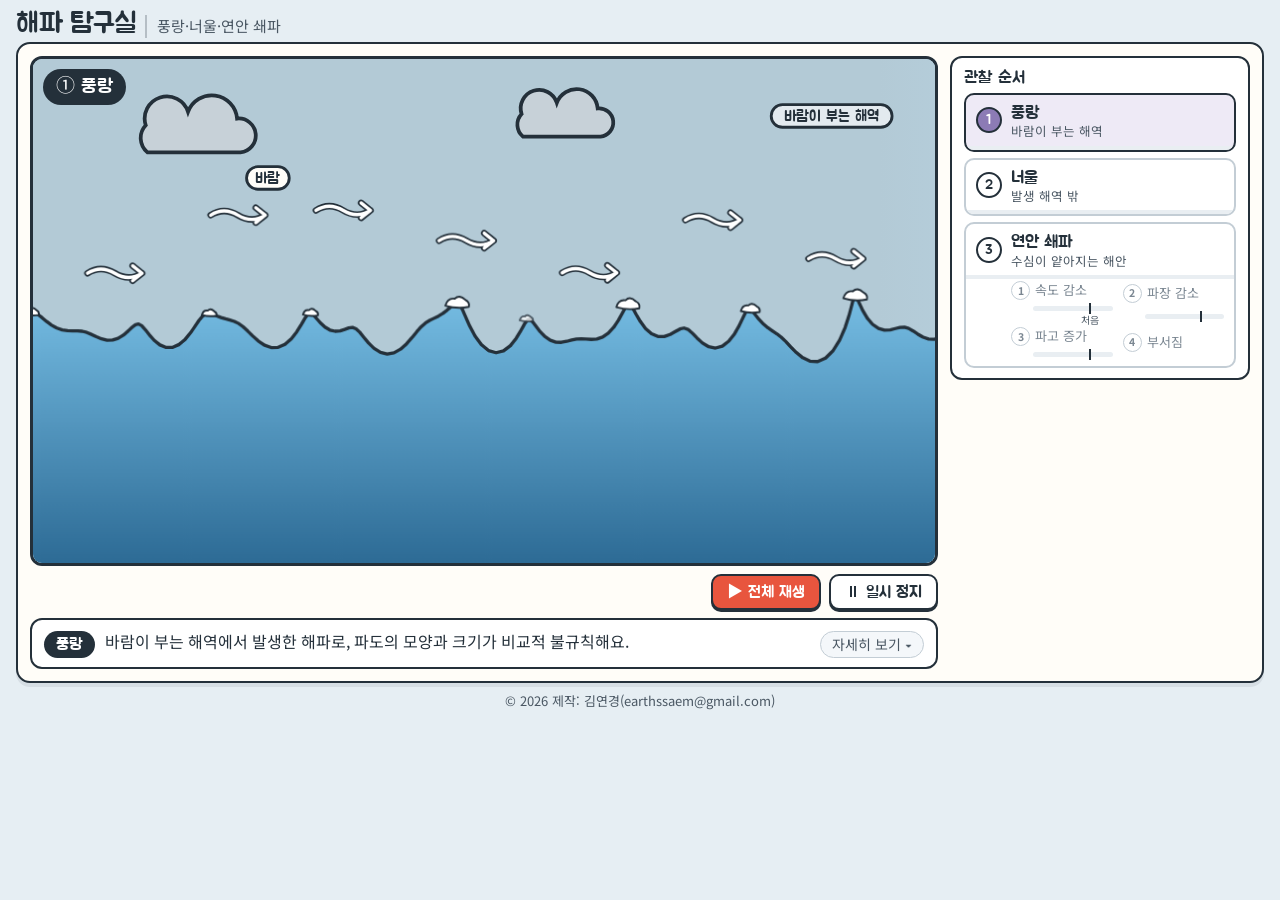
==== standalone/tab3.html @ b41c2bd5 "풍랑·너울·연안 쇄파 탭: 쇄파를 낙하→충돌→퍼짐으로, 관찰 마루 하나에 집중, 라벨 정리 - 쇄파: 수면 윤곽 하나로 표현. 앞면이 가팔라지고(LEAN) 마루 끝이 앞으로 뻗으며" ====
<!DOCTYPE html>
<html lang="ko">
<head>
<meta charset="utf-8">
<meta name="viewport" content="width=device-width, initial-scale=1, maximum-scale=1, user-scalable=no">
<title>해파 탐구실 — 풍랑·너울·연안 쇄파</title>
<link rel="preconnect" href="https://fonts.googleapis.com">
<link rel="stylesheet" href="https://fonts.googleapis.com/css2?family=Jua&family=Noto+Sans+KR:wght@400;500;700&display=swap">
<style>
/* 해파 탐구실 '풍랑·너울·연안 쇄파' 탭을 단독으로 쓰기 위해 css/style.css 에서 이 탭이 쓰는 규칙만 모음.
   원본 사이트(index.html)의 탭3 와 같은 모습·동작이며, 이 파일 하나만 있으면 file:// 로 열어도 동작함 */
:root{
  --ink:#24303A; --ink-2:#4A5763; --ink-3:#7B8792; --line:#C3CDD5;
  --paper:#FFFDF8; --ground:#E6EEF3;
  --sea:#2E7DB0; --sea-deep:#1E5A85; --sky:#BFE3F5;
  --sand:#E6C377; --sand-2:#D9AD5C; --clay:#B9744A; --rock:#8A8276;
  --accent:#E8553E; --accent-2:#C7432E; --ok:#3FA36B; --warn:#F2B233; --bad:#D9483B;
  --tab1:#5B9BD5; --tab2:#E0A93B; --tab3:#8C7BB5; --tab4:#E8553E; --tab5:#6AAE78;
  --display:'Jua','Noto Sans KR','Apple SD Gothic Neo','Malgun Gothic',sans-serif;
  --body:'Noto Sans KR','Apple SD Gothic Neo','Malgun Gothic',sans-serif;
  --bw:2px;          /* 카드·버튼·탭 테두리 */
  /* 그림(16:9) 폭은 화면 높이에 맞춰 정함: 머리말·버튼 줄·해설 카드·바닥글에 필요한 세로 공간(--reserve)을 뺀 높이 기준.
     전체 폭(--maxw)은 그림 + 오른쪽 조작 카드(--side) + 여백으로, 화면이 넓어도 패널 안에 빈 공간이 생기지 않게 함 */
  --reserve:300px; --side:300px;
  --simw:clamp(560px,calc((100vh - var(--reserve)) * 16 / 9),1140px);
  --maxw:calc(var(--simw) + var(--side) + 72px);
}
@supports (height:100dvh){:root{--simw:clamp(560px,calc((100dvh - var(--reserve)) * 16 / 9),1140px)}}
*{box-sizing:border-box}
html,body{margin:0;padding:0}
body{background:var(--ground);color:var(--ink);font-family:var(--body);font-size:16px;line-height:1.5;-webkit-tap-highlight-color:transparent}
button{font-family:var(--display);cursor:pointer;border:none}
button:focus-visible,[tabindex]:focus-visible,summary:focus-visible{outline:3px solid var(--accent);outline-offset:2px}
[hidden]{display:none!important}
/* ---------- 상단 ---------- */
.top{max-width:var(--maxw);margin:0 auto;padding:8px 16px 0;width:100%;min-width:0}
.brand{display:flex;align-items:baseline;gap:10px;min-width:0;white-space:nowrap}
.brand h1{font-family:var(--display);font-weight:400;font-size:clamp(20px,2.6vw,28px);line-height:1.2;margin:0;letter-spacing:-.5px;flex:none}
.brand .sub{font-size:clamp(12px,1.5vw,15px);color:var(--ink-2);border-left:2px solid rgba(36,48,58,.25);padding-left:10px;min-width:0;overflow:hidden;text-overflow:ellipsis}
/* ---------- 본문 ---------- */
.wrap{max-width:var(--maxw);margin:0 auto;padding:0 16px 4px;width:100%}
/* 탭마다 색(--tc)·옅은 색(--tc-soft) */
.panel{display:none;background:var(--paper);border:var(--bw) solid var(--ink);border-radius:0 14px 14px 14px;padding:12px;box-shadow:0 4px 0 rgba(36,48,58,.08)}
.panel.active{display:block}
#panel3{--tc:var(--tab3);--tc-soft:#EEEAF6}
/* ---------- 실험실 레이아웃: 왼쪽 그림 + 오른쪽 조작 카드 (좁은 화면에서는 그림 아래) ---------- */
.lab-grid{display:grid;grid-template-columns:minmax(0,1fr);gap:12px}
.lab-side{display:flex;flex-direction:column;gap:8px;min-width:0}
.sim{display:flex;flex-direction:column;gap:8px;min-width:0;width:100%;max-width:var(--simw);margin:0 auto}
@media(min-width:900px){
  .lab-grid{grid-template-columns:minmax(0,1fr) minmax(250px,var(--side));align-items:start}
  .sim{max-width:none}
}
.stage-wrap{position:relative;width:100%;aspect-ratio:16/9;border:3px solid var(--ink);border-radius:12px;overflow:hidden;background:var(--sky)}
.stage-wrap svg,.stage-wrap canvas{position:absolute;inset:0;width:100%;height:100%;display:block}
.badge{position:absolute;top:10px;left:10px;background:var(--ink);color:#fff;font-family:var(--display);font-size:clamp(14px,1.6vw,19px);padding:4px 13px;border-radius:999px;pointer-events:none}
/* ---------- 버튼 ---------- */
.controls{display:flex;flex-wrap:wrap;gap:8px;align-items:center}
.controls .spacer{flex:1}
.btn{font-size:16px;line-height:1.25;padding:6px 14px;border-radius:10px;background:#fff;color:var(--ink);border:var(--bw) solid var(--ink);box-shadow:0 2px 0 var(--ink);transition:transform .08s,box-shadow .08s,background .15s;user-select:none;-webkit-user-select:none;white-space:nowrap}
.btn:hover{background:#F4F7FA}
.btn:active{transform:translateY(2px);box-shadow:0 0 0 var(--ink)}
.btn.primary{background:var(--accent);color:#fff}
.btn.primary:hover{background:var(--accent-2)}
.btn:disabled{opacity:.4;cursor:default;transform:none;box-shadow:0 2px 0 var(--ink)}
.btn:disabled:hover{background:#fff}
/* ---------- 해설 카드 (그림 아래) ---------- */
.explain{background:#fff;border:var(--bw) solid var(--ink);border-radius:12px;padding:9px 12px;font-size:16px;line-height:1.6}
.ex-row{display:flex;align-items:flex-start;gap:10px}
.ex-title{flex:none;font-family:var(--display);font-size:16px;line-height:1.3;background:var(--ink);color:#fff;border-radius:999px;padding:3px 12px;margin-top:2px;white-space:nowrap}
.ex-main{flex:1;min-width:0;word-break:keep-all;overflow-wrap:anywhere}
.explain b{font-weight:700;color:var(--ink);background:linear-gradient(transparent 60%,rgba(255,214,102,.65) 60%)}
.ex-btn{flex:none;margin-top:2px;font-family:var(--body);font-size:14px;line-height:1.3;color:var(--ink-2);background:#F4F7FA;border:1.5px solid var(--line);border-radius:999px;padding:3px 11px;white-space:nowrap}
.ex-btn:hover{border-color:var(--ink-3);color:var(--ink)}
.ex-more{margin-top:8px;padding-top:8px;border-top:1.5px dashed var(--line);font-size:15px;color:var(--ink-2);word-break:keep-all;overflow-wrap:anywhere}
/* ---------- 카드 ---------- */
.card{background:#fff;border:var(--bw) solid var(--ink);border-radius:12px;padding:9px 12px 10px}
.card h3{font-family:var(--display);font-weight:400;font-size:17px;line-height:1.3;margin:0 0 4px;display:flex;align-items:center;gap:8px;white-space:nowrap}
/* ---------- 탭3: 관찰 순서 ---------- */
.stepper{list-style:none;margin:2px 0 0;padding:0;display:flex;flex-direction:column;gap:6px}
.stepper>li{border:var(--bw) solid var(--line);border-radius:10px;background:#fff;overflow:hidden}
.stepper>li.on{border-color:var(--ink);background:var(--tc-soft)}
.st-btn{width:100%;display:flex;align-items:center;gap:9px;padding:7px 10px;background:none;text-align:left;color:var(--ink)}
.st-btn:hover{background:rgba(36,48,58,.04)}
.st-num{flex:none;display:grid;place-items:center;width:26px;height:26px;border-radius:50%;border:var(--bw) solid var(--ink);background:#fff;font-size:14px}
.stepper>li.on .st-num{background:var(--tc);color:#fff}
.stepper>li.done .st-num{background:var(--ink);color:#fff}
.st-txt{display:flex;flex-direction:column;line-height:1.25;min-width:0}
.st-txt b{font-weight:400;font-size:17px}
.st-txt small{font-family:var(--body);font-size:12.5px;color:var(--ink-2)}
.st-bar{display:block;height:4px;background:#E9EEF2}
.st-bar i{display:block;height:100%;width:0;background:var(--tc)}
.checks{list-style:none;margin:0;padding:2px 10px 9px 45px;display:grid;grid-template-columns:1fr 1fr;gap:6px 10px}
.checks li{font-size:13px;color:var(--ink-3);display:flex;align-items:center;gap:5px;white-space:nowrap;flex-wrap:wrap}
.checks li::before{content:attr(data-n);flex:none;display:grid;place-items:center;width:17px;height:17px;border-radius:50%;border:1.5px solid var(--line);font-size:10.5px;font-weight:700;color:var(--ink-3);background:#fff}
.checks li.now{color:var(--ink);font-weight:700}
.checks li.now::before{border-color:var(--ink);background:var(--tc);color:#fff}
.checks li.done{color:var(--ink)}
.checks li.done::before{content:'✓';border-color:var(--ink);background:var(--ink);color:#fff}
.ck-btn{font-family:var(--body);font-size:inherit;font-weight:inherit;color:inherit;background:none;padding:0;text-align:left;line-height:1.3}
.ck-btn:hover{text-decoration:underline}
/* 지금 값 ÷ 깊은 바다 값 막대: 막대 끝 = 140 %, 눈금(깊은 바다) = 100 % 자리 */
.ck-bar{flex-basis:100%;position:relative;height:5px;margin:1px 0 0 22px;border-radius:3px;background:#E9EEF2}
.ck-bar i{display:block;height:100%;width:0;border-radius:3px;background:var(--line)}
.checks li.now .ck-bar i{background:var(--tc)}
.ck-bar b{position:absolute;left:calc(100% / 1.4);top:-3px;width:2px;height:11px;margin-left:-1px;background:var(--ink)}
.ck-bar small{position:absolute;left:calc(100% / 1.4);top:9px;transform:translateX(-50%);font-size:10px;line-height:1;color:var(--ink-2);font-weight:400}
.checks li:has(.ck-bar small){margin-bottom:10px}
/* ---------- 작은 화면 ---------- */
@media(max-width:600px){
  .btn{font-size:15px;padding:6px 11px}
  .controls .spacer{display:none}
  .controls .btn{flex:1 1 calc(50% - 8px);min-width:0}
  .ex-row{flex-wrap:wrap}
  .ex-main{flex-basis:100%;order:2}
  .ex-btn{margin-left:auto}
  .explain{font-size:15px}
}
@media (prefers-reduced-motion:reduce){*{transition-duration:.01ms!important}}
/* ---------- 푸터 ---------- */
.site-foot{max-width:var(--maxw);margin:0 auto;padding:4px 16px 8px;text-align:center;font-size:13px;color:var(--ink-2);width:100%}
.panel{border-radius:14px}
</style>
</head>
<body>
<header class="top">
  <div class="brand"><h1>해파 탐구실</h1><span class="sub">풍랑·너울·연안 쇄파</span></div>
</header>
<main class="wrap">

<section class="panel active" id="panel3">
  <div class="lab-grid">
    <div class="sim">
      <div class="stage-wrap" id="stage3">
        <svg id="svg3" viewBox="0 0 960 540" preserveAspectRatio="xMidYMid slice"></svg>
        <div class="badge" id="badge3">① 풍랑</div>
      </div>
      <div class="controls">
        <div class="spacer"></div>
        <button class="btn primary" id="t3-play">▶ 전체 재생</button>
        <button class="btn" id="t3-pause">⏸ 일시 정지</button>
      </div>
      <div id="ex3"></div>
    </div>
    <div class="lab-side">
      <div class="card">
        <h3>관찰 순서</h3>
        <ol class="stepper" id="st3"></ol>
      </div>
    </div>
  </div>
</section>

</main>
<footer class="site-foot">© 2026 제작: 김연경(earthssaem@gmail.com)</footer>
<script>
/* ===== 공통 (js/common.js 에서 이 탭이 쓰는 부분) ===== */
const $ = s => document.querySelector(s);
const $$ = s => Array.from(document.querySelectorAll(s));
/* 해설 카드: '<b>제목</b> — 핵심 해설<small>추가 설명</small>' 형식의 글을 받아
   제목 · 핵심 해설(항상 보임) · 추가 설명('자세히 보기'로 펼치고 접음)으로 나눠 시뮬레이션 아래 카드에 표시.
   <small> 이 없으면 '자세히 보기' 버튼을 숨김. 반환값: set(html) 함수 */
function explainCard(el) {
  el.classList.add('explain');
  el.innerHTML = '<div class="ex-row"><span class="ex-title"></span><div class="ex-main" aria-live="polite"></div><button type="button" class="ex-btn" aria-expanded="false"></button></div><div class="ex-more"></div>';
  const title = el.querySelector('.ex-title'), main = el.querySelector('.ex-main'), btn = el.querySelector('.ex-btn'), more = el.querySelector('.ex-more');
  let open = false;
  const sync = () => { more.hidden = !open || btn.hidden; btn.setAttribute('aria-expanded', open); btn.textContent = open ? '접기 ▴' : '자세히 보기 ▾'; };
  btn.onclick = () => { open = !open; sync(); };
  return html => {
    const sm = html.match(/<small>([\s\S]*)<\/small>\s*$/);
    let body = sm ? html.slice(0, sm.index) : html;
    const m = body.match(/^<b>(.*?)<\/b>\s*—\s*/);
    if (m) body = body.slice(m[0].length);
    title.innerHTML = m ? m[1] : ''; title.hidden = !m;
    main.innerHTML = body.trim();
    more.innerHTML = sm ? sm[1] : ''; btn.hidden = !sm;
    el.hidden = !html; if (!html) open = false; // 카드를 숨기면 '자세히'도 접힌 상태로 되돌림
    sync();
  };
}
const SVGNS = 'http://www.w3.org/2000/svg';
const clamp = (v, a, b) => Math.max(a, Math.min(b, v));
const lerp = (a, b, t) => a + (b - a) * t;
const mod = (a, n) => ((a % n) + n) % n;
function E(tag, attrs = {}, children = []) {
  const e = document.createElementNS(SVGNS, tag);
  for (const k in attrs) {
    if (k === 'text') e.textContent = attrs[k];
    else if (k === 'html') e.innerHTML = attrs[k];
    else e.setAttribute(k, attrs[k]);
  }
  for (const c of children) if (c) e.appendChild(c);
  return e;
}
function attr(e, o) { for (const k in o) e.setAttribute(k, o[k]); return e; }
/* ---- 일시 정지 (전역) ---- */
let _paused = false;
const _pauseBtns = [];
function syncPauseBtns() { _pauseBtns.forEach(b => { b.textContent = _paused ? '▶ 재생' : '⏸ 일시 정지'; }); }
function registerPauseBtn(btn) { _pauseBtns.push(btn); btn.addEventListener('click', () => { _paused = !_paused; syncPauseBtns(); }); }
function setPaused(v) { _paused = v; syncPauseBtns(); }
/* ---- 글자 폭 추정 + 알약 이름표 ---- */
function textW(t, fs) { let w = 0; for (const ch of t) { w += /[가-힣]/.test(ch) ? fs * .92 : /[①-⑳ⓐ-ⓩ⏱↔→←]/.test(ch) ? fs * .95 : /[A-Z]/.test(ch) ? fs * .64 : /[0-9a-z.]/.test(ch) ? fs * .52 : ch === ' ' ? fs * .3 : fs * .62; } return w; }
function pill(text, o = {}) {
  const fs = o.fs || 18, pad = o.pad ?? 10, h = fs + pad;
  const g = E('g', { class: 'pill' });
  const r = E('rect', { rx: h / 2, fill: o.bg || '#FFFDF8', stroke: '#24303A', 'stroke-width': o.sw ?? 3, y: -h / 2, height: h });
  const t = E('text', { 'text-anchor': 'middle', 'font-family': 'Jua', 'font-size': fs, fill: o.color || '#24303A', y: fs * .36, text });
  g.appendChild(r); g.appendChild(t);
  const set = s => { t.textContent = s; const w = textW(s, fs) + pad * 2; attr(r, { x: -w / 2, width: w }); };
  set(text);
  const move = (x, y) => g.setAttribute('transform', `translate(${x},${y})`);
  return { g, set, move };
}
/* 양방향 화살표 path */
function arrowD(x1, y1, x2, y2, h = 10) {
  const ang = Math.atan2(y2 - y1, x2 - x1);
  const head = (x, y, dir) => `M${x + Math.cos(dir + Math.PI * .8) * h} ${y + Math.sin(dir + Math.PI * .8) * h} L${x} ${y} L${x + Math.cos(dir - Math.PI * .8) * h} ${y + Math.sin(dir - Math.PI * .8) * h}`;
  return `M${x1} ${y1} L${x2} ${y2} ${head(x2, y2, ang)} ${head(x1, y1, ang + Math.PI)}`;
}

/* ---- 애니메이션 루프: 이 파일에는 탭이 하나뿐이므로 frames['3']만 호출 ---- */
const frames = {};
let _last = performance.now();
(function loop(now) {
  let dt = (now - _last) / 1000; _last = now; if (dt > 0.1) dt = 0.1;
  if (!_paused && frames['3']) frames['3'](dt);
  requestAnimationFrame(loop);
})(performance.now());

/* ===== 문구 (js/text.js 의 tab3) ===== */
const TEXT = {
  tab3: {
    /* 단계: 그림 배지·관찰 순서 카드 */
    steps: [
      { badge: '① 풍랑', name: '풍랑', where: '바람이 부는 해역' },
      { badge: '② 너울', name: '너울', where: '발생 해역 밖' },
      { badge: '③ 연안 쇄파', name: '연안 쇄파', where: '수심이 얕아지는 해안' },
    ],
    /* ③ 단계에서 순서대로 관찰할 변화 */
    checks: ['속도 감소', '파장 감소', '파고 증가', '부서짐'],
    /* 그림 안 이름표 */
    wind: '바람', windZone: '바람이 부는 해역', calmZone: '발생 해역 밖',
    speed: '속도', length: '파장', height: '파고', depth: '수심', first: '처음', now: '현재', compare: '파고 비교',
    breakNote: '마루가 앞으로 쏟아짐',
    /* 재생 버튼 */
    play: '▶ 전체 재생', replay: '↺ 다시 재생',
    /* 단계별 해설 (①·②, 그리고 ③으로 카메라가 이동하는 동안) */
    cap: [
      '<b>풍랑</b> — 바람이 부는 해역에서 발생한 해파로, 파도의 모양과 크기가 비교적 불규칙해요.<small>바람이 셀수록, 오래 불수록, 바람이 부는 해역이 넓을수록 파고와 파장이 커져요. 바람의 영향을 직접 받아 마루가 뾰족한 파도가 많아요.</small>',
      '<b>너울</b> — 파도를 만든 바람의 발생 해역 밖으로 나오면, 마루가 둥글고 파장이 길고 고른 해파인 너울로 변해요.<small>바람이 멎어서가 아니라 파도가 발생 해역을 벗어난 거예요. 파장이 짧은 파도는 전파되는 동안 쉽게 약해지고, 파장이 긴 파도는 더 빠르게 멀리까지 전달돼요. 그래서 바람이 잔잔한 날에도 먼 바다에서 온 너울이 해안에 밀려올 수 있어요.</small>',
      '<b>연안 쇄파</b> — 너울이 해안에 접근하면서 수심이 얕아지면 속도가 느려지고 파장이 짧아지며 파고가 높아져요. 마루 하나를 골라 부서질 때까지 따라가며 차례로 살펴봐요.',
    ],
    /* ③ 추적 단계별 해설: 속도 감소 → 파장 감소 → 파고 증가 → 부서짐 → 부서진 뒤 */
    cap3: [
      '<b>속도 감소</b> — 수심이 파장의 1/2보다 얕아지면 파도가 해저면의 영향을 받아 나아가는 속도가 느려져요. 얕을수록 더 느려요.<small>얕은 바다에서 해파의 속도는 수심이 얕을수록 느려요(천해파의 속도 v = √(gh)). 세로 측정선은 그 자리의 수심이에요.</small>',
      '<b>파장 감소</b> — 뒤따르는 마루는 같은 주기로 계속 들어오는데 앞의 마루가 느려지니, 마루 사이의 간격인 파장이 짧아져요.<small>파장 = 속도 × 주기예요. 주기는 거의 변하지 않으므로 속도가 느려진 만큼 파장이 짧아져요.</small>',
      '<b>파고 증가</b> — 얕은 곳에서는 에너지가 전달되는 속도도 느려져, 파의 에너지가 좁은 구간에 모이고 파고가 높아져요.<small>부서지기 전에는 에너지 손실이 작아요. 물이 위로 쌓이는 것이 아니라 같은 넓이의 바다에 담긴 파의 에너지가 커지는 거예요. 파고는 골에서 마루까지의 높이예요.</small>',
      '<b>부서짐</b> — 파장은 짧아지고 파고는 높아져 앞면이 가팔라진 마루가 앞으로 쏟아지며 부서져요.<small>마루 쪽은 골 쪽보다 수심이 깊어 더 빨리 나아가요. 파고가 수심의 약 0.8배에 이르면 파도는 모양을 유지하지 못해요.</small>',
      '<b>연안 쇄파</b> — 부서진 물은 낮고 넓은 흰 물결이 되어 해안으로 밀려가요. 파의 에너지가 흩어져 파고가 낮아져요.<small>이 장면은 대표적인 과정을 단순하게 나타낸 모형이에요. 실제 파도는 해저 지형과 파고·파장에 따라 부서지는 위치와 모습이 달라요. 세로 방향(수심·파고)은 보기 쉽게 과장했어요.</small>',
    ],
  },
};

/* ===== 탭3 본체 (js/tab3.js 그대로) ===== */
/* 탭3: 풍랑·너울·연안 쇄파 — ① 바람 부는 해역의 풍랑 → (경계 정지) → ② 발생 해역 밖의 너울 → ③ 해안의 연안 쇄파를 이어서 자동 재생
   하나의 긴 바다(world x) 위에서 카메라가 이동. 너울은 분산 관계(ω² = gk·tanh kh)로 수심에 따른 파장·속도를,
   에너지 흐름 보존(천수 계수)으로 파고를 계산하고, 파고가 수심의 0.78배에 이르면 부서진 뒤 파고 = 0.78 × 수심으로 줄어듦 (단순화한 모형).
   ③에서는 마루 하나를 골라 부서질 때까지 따라가며 속도 → 파장 → 파고 → 부서짐을 차례로 강조 (물리량은 항상 함께 변함).
   그리기 층: 뒤 SVG(하늘·구름·경계·해역 이름표, 확대됨) < 캔버스(수면·거품·바람 화살표·해저·해안, 확대됨) < 앞 SVG(추적 표시·라벨, 화면 좌표라 확대돼도 글자 크기 유지) */
/* ================= 탭3: 풍랑·너울·연안 쇄파 ================= */
(function () {
  const TX = TEXT.tab3; // 이 탭의 문구
  const svg = $('#svg3');                       // 뒤 SVG
  const stageEl = $('#stage3');
  const TAU = 2 * Math.PI;
  const sm = (a, b, x) => { const t = clamp((x - a) / (b - a), 0, 1); return t * t * (3 - 2 * t); };
  const INK = '#24303A', ACC = '#E8553E', GREY = '#7B8792';

  /* ---- 장면 (단위: px, s) ---- */
  const Y0 = 290;                 // 평균 해수면
  const XW = 1100;                // 바람이 부는 해역의 끝(경계)
  const CAM1 = 700;               // 경계 정지 카메라 (경계가 화면 x = 400)
  const CAM2 = 1550;              // ② 너울을 보는 카메라
  const XS = 3642;                // 해안선(world x)
  const BED = .34, U1 = 120;      // 해안 쪽 해저 경사(해안선에서 U1 까지 직선), 그 너머는 네제곱으로 깊어짐
  /* ---- 너울: 주기 T, 깊은 바다 파장 L0·속도 C0·파고 H0. 수심·파고는 그림에서 VEX배 과장 (파고/수심 비는 과장과 무관) ---- */
  const T = 3.2, OM = TAU / T, L0 = 220, G = TAU * L0 / (T * T), VEX = 18, H0 = 37.5, GAM = .78, DMIN = 8;
  const K0 = TAU / L0, C0 = OM / K0, PH0 = 1.3;
  /* 수심: 해안선에서 830 px 떨어진 곳(쇄파 구역 화면의 왼쪽 끝)에서 속도가 깊은 바다의 90%가 되도록 C4를 정함 */
  const D90 = Math.atanh(.9) / (K0 / .9) * VEX, C4 = (D90 - BED * 830) / Math.pow(830 - U1, 4);
  const depth = x => { const u = XS - x; return u <= 0 ? 0 : Math.min(4000, BED * u + C4 * Math.pow(Math.max(0, u - U1), 4)); };
  /* ---- 풍랑: 짧은 파장 성분들 (바람 부는 해역을 벗어나면 D 거리로 약해짐, 짧을수록 빨리) ---- */
  const WIND = [{ L: 58, a: 7.5, D: 70, p: .4 }, { L: 84, a: 10.5, D: 110, p: 2.3 }, { L: 112, a: 12, D: 160, p: 4.1 }, { L: 150, a: 10, D: 220, p: 1.3 }]
    .map(w => { const k = TAU / w.L; return { ...w, k, om: Math.sqrt(G * k) }; });
  const QW = .3; // 풍랑 마루를 뾰족하게 (Gerstner). 성분이 모두 겹쳐도 Σ k·a·QW < 1 이라 윤곽이 접히지 않음

  /* ---- 수심·너울 표 (world x, 2 px 간격) ---- */
  const XMIN = -400, XMAX = XS + 400, DX = 2, N = (XMAX - XMIN) / DX + 1;
  const KK = new Float64Array(N), PHI = new Float64Array(N), HH = new Float64Array(N), MM = new Float64Array(N), LEAN = new Float64Array(N), CU = new Float64Array(N), VF = new Float64Array(N);
  let XB = XS;
  (function build() {
    const cg0 = G / (2 * OM);
    const Hsh = new Float64Array(N);
    for (let i = 0; i < N; i++) {
      const x = XMIN + i * DX, h = Math.max(depth(x), DMIN) / VEX;
      const q = OM * Math.sqrt(h / G), kh = q * q * Math.pow(1 - Math.exp(-Math.pow(q, 2.4908)), -.4015), k = kh / h;
      KK[i] = k; MM[i] = Math.min(2.4, 1 + 1.5 * (1 - Math.tanh(kh)));
      const c = OM / k, cg = c / 2 * (1 + 2 * kh / Math.sinh(2 * kh));
      // 바람 부는 해역에서는 너울 성분이 35%만, 경계를 지나며 100%로 (풍랑 성분이 잦아드는 만큼 드러남)
      Hsh[i] = H0 * (.35 + .65 * sm(XW - 250, XW + 450, x)) * Math.sqrt(cg0 / cg);
      if (i) PHI[i] = PHI[i - 1] + (KK[i - 1] + k) / 2 * DX;
    }
    for (let i = 0; i < N; i++) {
      const x = XMIN + i * DX, d = depth(x);
      if (XB === XS && x > XS - 600 && Hsh[i] >= GAM * d) XB = x;
      HH[i] = x >= XS ? 0 : Math.min(Hsh[i], GAM * d);
    }
    for (let i = 0; i < N; i++) {
      const x = XMIN + i * DX;
      LEAN[i] = .8 * sm(XB - 260, XB, x);                                     // 앞으로 쏠림: 쇄파 직전까지 0 → .8 (앞면이 가팔라짐)
      CU[i] = sm(XB - 50, XB - 4, x) * (1 - sm(XB + 8, XB + 40, x));         // 말려 떨어짐: 쇄파 지점 바로 앞뒤에서만
      VF[i] = sm(XB + 4, XB + 30, x);                                         // 부서진 뒤: 마루가 무너져 낮고 넓은 물결로 (0 → 1)
      if (x > XB + 4) MM[i] = MM[i] + (.6 - MM[i]) * VF[i];                  // 마루 모양: 뾰족 → 넓고 납작
    }
  })();
  const at = (A, x) => { const f = clamp((x - XMIN) / DX, 0, N - 1.001), i = f | 0, r = f - i; return A[i] + (A[i + 1] - A[i]) * r; };
  const phiInv = v => { let lo = 0, hi = N - 1; if (v <= PHI[0]) return XMIN; if (v >= PHI[hi]) return XMAX; while (hi - lo > 1) { const m = (lo + hi) >> 1; if (PHI[m] < v) lo = m; else hi = m; } return XMIN + (lo + (v - PHI[lo]) / (PHI[hi] - PHI[lo])) * DX; };
  const mu = m => 1 / Math.sqrt(Math.PI * (m + .25)); // ((1+cosθ)/2)^m 의 평균 → 평균 해수면 유지
  const CURL_F = s => Math.exp(-(s - .35) * (s - .35) / (s < .35 ? .25 : 1.0)), CURL_G = s => Math.exp(-(s - .55) * (s - .55) / .25); // 마루 끝(s≈.2~.8)이 앞으로 뻗으며(f, 앞쪽은 천천히 줄어 앞면도 함께 기욺) 아래로 떨어져(g) 앞면 위에 닿음

  /* ---- 카메라·타임라인: ① 10 s → 이동 6 s → 경계 정지 2.5 s → 이동 7.5 s → ② 8 s → 이동 9 s → ③ (추적 마루에 따라 약 42 s) ----
     ③ 처음 구도(CAM3A)는 쇄파 구역이 화면 밖 오른쪽. 추적 마루가 다가오면 CAM3B 로 구도 이동 (마루 위치의 함수라 재생·점프와 무관하게 같음) */
  const CAM3A = XB - 1010, CAM3B = XB - 640;
  const T1 = 10, P1 = 6, HOLD = 2.5, P2 = 7.5, T2 = 8, P3 = 9;
  const START = [0, T1, T1 + P1 + HOLD + P2 + T2];
  const DUR = [T1, START[2] - START[1], P3 + 42];
  let TOTAL = START[2] + DUR[2];  // ③ 길이는 pickTrack() 에서 추적 마루에 맞춰 다시 정함
  const camAt = s => {
    if (s < T1) return 0; s -= T1;
    if (s < P1) return CAM1 * sm(0, 1, s / P1); s -= P1;
    if (s < HOLD) return CAM1; s -= HOLD;
    if (s < P2) return CAM1 + (CAM2 - CAM1) * sm(0, 1, s / P2); s -= P2;
    if (s < T2) return CAM2; s -= T2;
    return CAM2 + (CAM3A - CAM2) * sm(0, 1, s / P3);
  };
  const stageAt = s => s < START[1] ? 0 : s < START[2] ? 1 : 2;
  /* ③ 단계 경계: 추적 마루가 해안선에서 이 거리(u)에 올 때 다음 단계로 */
  const X1 = XS - 700, X2 = XS - 440, XPAN0 = XS - 790, XPAN1 = XS - 540;

  /* ---- 뒤 SVG: 하늘 (하늘색은 카메라의 50%, 흰 구름 50%, 먹구름·경계·이름표 100%). 해는 없음 ---- */
  svg.appendChild(E('defs', {}, [
    E('linearGradient', { id: 's3-sky', gradientUnits: 'userSpaceOnUse', x1: 900, y1: 0, x2: 1500, y2: 0 }, [E('stop', { offset: 0, 'stop-color': '#B3CAD6' }), E('stop', { offset: 1, 'stop-color': '#BFE3F5' })]),
  ]));
  const PAR_MID = .5;
  const mid = E('g'); svg.appendChild(mid);
  mid.appendChild(E('rect', { x: -200, y: -40, width: 1102, height: 620, fill: '#B3CAD6' }));
  mid.appendChild(E('rect', { x: 1498, y: -40, width: 1600, height: 620, fill: '#BFE3F5' }));
  mid.appendChild(E('rect', { x: 900, y: -40, width: 600, height: 620, fill: 'url(#s3-sky)' }));
  const cloud = (x, y, s, fill) => E('path', { d: 'M0 0 a26 26 0 0 1 50 -16 a30 30 0 0 1 58 8 a20 20 0 0 1 4 40 l-110 0 a22 22 0 0 1 -2 -32 Z', fill, stroke: INK, 'stroke-width': 4 / s, transform: `translate(${x},${y}) scale(${s})` });
  const clouds = E('g'); svg.appendChild(clouds);      // 흰 구름 두 개, 작게 (카메라의 50%)
  [[1130, 70, .6], [1800, 62, .55]].forEach(([x, y, s]) => clouds.appendChild(cloud(x, y, s, '#fff')));
  const back = E('g'); svg.appendChild(back);           // 바다에 붙은 것: 먹구름·경계·이름표 (100%)
  [[120, 72, .9], [520, 60, .75], [1000, 80, .9]].forEach(([x, y, s]) => back.appendChild(cloud(x, y, s, '#C7D1D8')));
  back.appendChild(E('path', { d: `M${XW} 40 L${XW} ${Y0 - 50}`, stroke: INK, 'stroke-width': 2, 'stroke-dasharray': '8 7', opacity: .45 }));
  const addPill = (parent, text, x, y, o) => { const p = pill(text, o); p.move(x, y); parent.appendChild(p.g); return p; };
  addPill(back, TX.wind, 250, 128, { fs: 16, pad: 8 });
  addPill(back, TX.windZone, 850, 62, { fs: 16, pad: 8, bg: '#E3EAEF' });   // ①·경계 정지 화면용 (경계 정지 때 배지와 겹치지 않게 아래 줄)
  addPill(back, TX.calmZone, 1350, 30, { fs: 16, pad: 8 });                 // 경계 정지 화면용
  addPill(back, TX.calmZone, 2050, 30, { fs: 16, pad: 8 });                 // ② 화면용
  const winds = []; for (let i = 0; i < 9; i++) winds.push({ off: i * 131, y: 160 + (i * 37) % 95 });

  /* ---- 캔버스 (수면·거품·물마루·바람 화살표·해저·해안): 배율은 1.5배까지, 느리면 더 낮춤 ---- */
  const cv = document.createElement('canvas'); cv.className = 'stage-cv'; svg.after(cv);
  const ctx = cv.getContext('2d');
  let cvW = 0, cvH = 0, base = { s: 1, ox: 0, oy: 0 }, dprCap = 1.5;
  let fAcc = 0, fN = 0;
  function watchFps(dt) { // 최근 2초 평균 프레임 간격이 25 ms 를 넘으면 캔버스 배율을 한 단계 낮춤 (1.5 → 1 → .75)
    fAcc += dt; fN++; if (fAcc < 2) return;
    if (fAcc / fN > .025 && dprCap > .75) { dprCap = dprCap > 1 ? 1 : .75; cvW = 0; }
    fAcc = 0; fN = 0;
  }
  function fitCanvas() {
    const r = stageEl.getBoundingClientRect(), dpr = Math.min(window.devicePixelRatio || 1, dprCap);
    const w = Math.max(1, Math.round(r.width * dpr)), h = Math.max(1, Math.round(r.height * dpr));
    if (w === cvW && h === cvH) return;
    cvW = cv.width = w; cvH = cv.height = h;
    const s = Math.max(w / 960, h / 540);                 // SVG 의 xMidYMid slice 와 같은 배치
    base = { s, ox: (w - 960 * s) / 2, oy: (h - 540 * s) / 2 };
  }
  if (window.ResizeObserver) new ResizeObserver(fitCanvas).observe(stageEl); else window.addEventListener('resize', fitCanvas);
  const WIND_D = new Path2D('M-44 0 Q-30 -9 -15 0 T14 0 M14 0 L4 -8 M14 0 L4 8');
  const CAP_D = new Path2D('M-10 3 Q-8 -4 -2 -3 Q2 -7 7 -2 Q11 0 10 4 Q0 6 -10 3 Z');
  const beachY = u => u <= 100 ? Y0 - .3 * u : Y0 - 30 - .08 * (u - 100);
  const bedD = (() => { let d = `M${XS - 1400} 600`; for (let x = XS - 1400; x <= XS + 400; x += 10) d += `L${x} ${(x < XS ? Y0 + depth(x) : beachY(x - XS)).toFixed(1)}`; return new Path2D(d + `L${XS + 400} 600Z`); })();
  const pebbles = []; for (let x = XS - 530; x < XS + 360; x += 46) { const y = (x < XS ? Y0 + depth(x) : beachY(x - XS)) + 16 + (x % 3) * 9; if (y < 545) pebbles.push([x + (x % 5) * 4, y]); }
  let waterGrad = null;

  /* ---- 앞 SVG (화면 좌표 0~960 × 0~540, 확대와 무관): 추적 표시·측정선·라벨 ---- */
  const svgF = E('svg', { viewBox: '0 0 960 540', preserveAspectRatio: 'xMidYMid slice' }); cv.after(svgF);
  const ann = E('g'); svgF.appendChild(ann);
  const THIN = { stroke: INK, 'stroke-width': 1.5, fill: 'none', opacity: .55 };                 // 보조선: 가늘고 옅게
  const DASH = { stroke: GREY, 'stroke-width': 2.5, fill: 'none', 'stroke-dasharray': '5 4' };  // 처음 값
  const SOLID = { stroke: ACC, 'stroke-width': 4, fill: 'none', 'stroke-linecap': 'round', 'stroke-linejoin': 'round' }; // 현재 값
  const txt = (s, o = {}) => E('text', { 'font-family': o.body ? "'Noto Sans KR',sans-serif" : 'Jua', 'font-size': o.fs || 15, fill: o.fill || INK, 'text-anchor': o.anchor || 'middle', 'font-weight': o.body ? 500 : 400, 'paint-order': 'stroke', stroke: '#FFFDF8', 'stroke-width': 4, 'stroke-linejoin': 'round', text: s });
  /* 짧은 설명 태그: 테두리 없는 흰 바탕 + 본문 글꼴 */
  const note = s => { const w = textW(s, 13) + 18, g = E('g', {}, [E('rect', { x: -w / 2, y: -11, width: w, height: 22, rx: 6, fill: 'rgba(255,253,248,.92)' }), E('text', { y: 4, 'text-anchor': 'middle', 'font-family': "'Noto Sans KR',sans-serif", 'font-size': 13, 'font-weight': 500, fill: INK, text: s })]); g.w = w; return g; };
  const mkMain = E('path', { d: 'M-8 -13 L8 -13 L0 0 Z', fill: ACC, stroke: INK, 'stroke-width': 1.5, 'stroke-linejoin': 'round' });            // 관찰 대상 마루 (끝까지)
  const mkRear = E('path', { d: 'M-7 -12 L7 -12 L0 -1 Z', fill: '#fff', stroke: GREY, 'stroke-width': 1.5, 'stroke-linejoin': 'round' });        // 파장 단계의 뒤 마루
  // 속도: 마루 위 화살표 두 개 (현재 = 실선, 처음 = 점선), 이름은 화살표 끝에
  const gSpd = E('g'), spdNow = E('path', SOLID), spdFirst = E('path', DASH), spdNowT = txt(TX.now, { fs: 12, fill: ACC, anchor: 'start' }), spdFirstT = txt(TX.first, { fs: 12, fill: GREY, anchor: 'start' });
  const spdLabel = txt(TX.speed, { fs: 17, fill: ACC }), spdLead = E('path', THIN);
  gSpd.append(spdFirst, spdNow, spdFirstT, spdNowT, spdLead, spdLabel);
  // 수심: 평균 해수면 ~ 해저 세로 측정선 + 여백의 이름
  const gDep = E('g'), depLine = E('path', { stroke: INK, 'stroke-width': 2, fill: 'none', opacity: .7, 'stroke-dasharray': '3 4' }), depLabel = txt(TX.depth, { fs: 15, fill: INK }), depLead = E('path', THIN);
  gDep.append(depLine, depLead, depLabel);
  // 파장: 두 마루에서 올린 수직 보조선 + 수평 양방향 화살표(현재), 그 위에 처음 파장(점선)
  const gLen = E('g'), lenGuide = E('path', THIN), lenNow = E('path', SOLID), lenFirst = E('path', DASH), lenFirstT = txt(TX.first, { fs: 12, fill: GREY, anchor: 'start' }), lenNowT = txt(TX.now, { fs: 12, fill: ACC, anchor: 'start' });
  const lenLabel = txt(TX.length, { fs: 17, fill: ACC }), lenLead = E('path', THIN);
  gLen.append(lenGuide, lenFirst, lenNow, lenFirstT, lenNowT, lenLead, lenLabel);
  // 파고: 골 높이 ~ 마루 높이 세로 양방향 화살표(측정), 여백의 이름, 오른쪽 위의 작은 비교 막대(처음/현재)
  const gHt = E('g'), htGuide = E('path', THIN), htNow = E('path', SOLID), htLabel = txt(TX.height, { fs: 17, fill: ACC }), htLead = E('path', THIN);
  const cmp = E('g', { transform: 'translate(842,66)' }, [
    E('rect', { x: -58, y: -14, width: 116, height: 150, rx: 8, fill: 'rgba(255,253,248,.92)' }),
    txt(TX.compare, { fs: 13, body: true }),
  ]);
  const cmpFirst = E('rect', { x: -40, width: 26, fill: '#C3CDD5', stroke: GREY, 'stroke-width': 1.5 }), cmpNow = E('rect', { x: 10, width: 26, fill: '#F5B3A6', stroke: ACC, 'stroke-width': 2 });
  const cmpBase = E('path', { d: 'M-50 104 L50 104', stroke: INK, 'stroke-width': 1.5 });
  cmp.append(cmpFirst, cmpNow, cmpBase, E('text', { x: -27, y: 122, 'text-anchor': 'middle', 'font-family': 'Jua', 'font-size': 12, fill: GREY, text: TX.first }), E('text', { x: 23, y: 122, 'text-anchor': 'middle', 'font-family': 'Jua', 'font-size': 12, fill: ACC, text: TX.now }));
  gHt.append(htGuide, htNow, htLead, htLabel, cmp);
  // 부서짐: 짧은 설명 + 마루를 가리키는 연결선
  const gBrk = E('g'), brkNote = note(TX.breakNote), brkLead = E('path', { stroke: INK, 'stroke-width': 1.5, fill: 'none', opacity: .7 });
  gBrk.append(brkLead, brkNote);
  ann.append(gDep, gSpd, gLen, gHt, gBrk, mkRear, mkMain);
  const dArrowV = (x, y1, y2) => `M${x} ${y1}L${x} ${y2}M${x - 6} ${y1 + 8}L${x} ${y1}L${x + 6} ${y1 + 8}M${x - 6} ${y2 - 8}L${x} ${y2}L${x + 6} ${y2 - 8}`;
  const arrowR = (x1, x2, y) => `M${x1} ${y}L${x2} ${y}M${x2 - 8} ${y - 6}L${x2} ${y}L${x2 - 8} ${y + 6}`;
  const KA = 1; // 속도 화살표 길이 = 속도(px/s) × KA
  const f1 = v => v.toFixed(1);

  /* ---- 상태 ---- */
  let t = 0, tau = 0, state = 'idle', stage = -1, camX = 0, track = null, phase = -1, OFF = 0, zoom = '', view = [0, 0, 960, 540];
  const SLOW = .55; // 추적 마루가 넘어가는 동안의 재생 속도
  const toX = x => (x - view[0]) * 960 / view[2], toY = y => (y - view[1]) * 540 / view[3]; // 캔버스 좌표 → 앞 SVG(화면) 좌표

  /* ③에 들어설 때: 카메라 도착 직후 화면 왼쪽 끝에 들어오는 마루를 골라 부서질 때까지 따라감 */
  function pickTrack() {
    const te = t + (START[2] + P3 - tau);               // 카메라 도착 시각 (전역 시간)
    const xin = CAM3A + 4, n = Math.floor((at(PHI, xin) - (OM * (te - 1.2) - PH0)) / TAU); // 도착 1.2 s 전 이후에 xin 을 지나는 첫 마루
    const tAt = x => (at(PHI, x) + PH0 - TAU * n) / OM; // 이 마루가 x 에 있는 시각
    const xAt = tt => phiInv(OM * tt - PH0 + TAU * n);  // 시각 tt 의 마루 위치
    const tin = tAt(xin);
    const k = at(KK, xin);
    track = { n, tin, tAt, xAt, c0: OM / k, L0: TAU / k, H0: at(HH, xin), t1: tAt(X1), t2: tAt(X2), ts0: tAt(XB - 40), ts1: tAt(XB + 28), ta: tAt(XB + 44) };
    track.tEnd = track.ta + 6;
    OFF = tau - t; TOTAL = track.tEnd + OFF; DUR[2] = TOTAL - START[2];
  }
  const camNow = () => (stage === 2 && track && tau >= START[2] + P3) ? CAM3A + (CAM3B - CAM3A) * sm(XPAN0, XPAN1, track.xAt(t)) : camAt(tau);

  /* ---- 수면 계산 (화면 x 5 px 간격, 넘어가는 마루 근처는 2.5 px) ---- */
  const SX = [], SY = [], SW = [], CR = [];
  const NW = WIND.length, WA = new Float64Array(NW), WP = new Float64Array(NW); // 풍랑 성분의 이번 프레임 진폭·위상 (x와 무관한 부분)
  function surface() {
    const Ft = OM * t - PH0;
    for (let j = 0; j < NW; j++) { const w = WIND[j]; WA[j] = w.a * (1 + .18 * Math.sin(.37 * t * (j + 1) + w.p)); WP[j] = w.p - w.om * t; }
    SX.length = SY.length = SW.length = 0;
    for (let sx = -32, step = 5; sx <= 992; sx += step) {
      const x = camX + sx;
      step = Math.abs(x - XB) < 80 ? 2.5 : 5;
      const f = clamp((x - XMIN) / DX, 0, N - 1.001), i = f | 0, r = f - i;
      const k = KK[i] + (KK[i + 1] - KK[i]) * r, m = MM[i] + (MM[i + 1] - MM[i]) * r, vf = VF[i] + (VF[i + 1] - VF[i]) * r;
      const H = (HH[i] + (HH[i + 1] - HH[i]) * r) * (1 - .4 * vf);   // 부서진 뒤 무너져 낮아짐 (그림용)
      const th = PHI[i] + (PHI[i + 1] - PHI[i]) * r - Ft, lean = LEAN[i] + (LEAN[i + 1] - LEAN[i]) * r, cu = CU[i] + (CU[i + 1] - CU[i]) * r, c2 = (1 + Math.cos(th)) / 2;
      let eta = H * (Math.pow(c2, m) - mu(m)), dx = lean * 1.415 / k * c2 * c2, wsum = 0;
      if (cu > 0) { // 쇄파 지점: 마루 끝이 앞으로 기울며(f) 아래로 떨어져(g) 앞쪽 수면에 닿음 → 윤곽이 자기 자신과 만나며 한 덩어리가 됨
        const s = th - Math.round(th / TAU) * TAU;   // 마루 기준 위상 (-π~π, +가 앞쪽)
        dx += cu * 1.9 / k * CURL_F(s); eta -= cu * .8 * H * CURL_G(s);
      }
      if (x < XW + 900) {
        const fetch = .55 + .45 * sm(-200, 700, x), past = x > XW ? x - XW : 0;
        for (let j = 0; j < NW; j++) {
          const w = WIND[j], env = past ? fetch * Math.exp(-past / w.D) : fetch; if (env < .01) continue;
          const a = WA[j] * env, th2 = w.k * x + WP[j];
          eta += a * Math.cos(th2); dx -= QW * a * Math.sin(th2); wsum += env;
        }
      }
      SX.push(sx + dx); SY.push(Y0 - eta); SW.push(wsum);
    }
    CR.length = 0; // 풍랑의 흰 물마루 후보: 바람 부는 해역의 높고 뾰족한 마루
    for (let i = 1; i < SX.length - 1; i++) {
      if (SW[i] < .8 || !(SY[i] < SY[i - 1] && SY[i] <= SY[i + 1])) continue;
      const h = Y0 - SY[i]; if (h >= 11) CR.push({ X: SX[i], Y: SY[i], h });
    }
  }
  /* 화면 x 근처(±rad)에서 가장 높은 표본 → 마루 꼭대기 */
  function crestSample(sx, rad) { let i0 = -1, best = 1e9; for (let i = 1; i < SX.length - 1; i++) if (Math.abs(SX[i] - sx) < rad && SY[i] < best) { best = SY[i]; i0 = i; } return i0; }
  /* 마루(world x)의 화면 꼭대기 (표본에서 찾음; 그림과 항상 일치) */
  function crestTop(x) { const sx = x - camX + at(LEAN, x) * 1.415 / at(KK, x), i = crestSample(sx, 32); return i < 0 ? null : { i, x: SX[i], y: SY[i], k: at(KK, x), H: at(HH, x) }; }

  /* ---- 풍랑의 흰 물마루: 마루에 붙은 작은 흰 조각 하나, 0.25 s 페이드, 나타날 때(≥15)·사라질 때(<11) 기준이 달라 깜빡이지 않음 ---- */
  const caps = [];
  function whitecaps(dt) {
    caps.forEach(c => { c.seen = false; });
    for (const p of CR) {
      let best = null, bd = 24;
      for (const c of caps) { const d = Math.abs(c.X - p.X); if (!c.seen && d < bd) { bd = d; best = c; } }
      if (best) { best.seen = true; best.X = p.X; best.Y = p.Y; best.h = p.h; }
      else if (p.h >= 15) caps.push({ X: p.X, Y: p.Y, h: p.h, op: 0, seen: true });
    }
    for (let i = caps.length - 1; i >= 0; i--) {
      const c = caps[i], up = c.seen && c.h >= 11;
      c.op = clamp(c.op + (up ? dt : -dt) / .25, 0, 1);
      if (!up && c.op <= 0) caps.splice(i, 1);
    }
  }

  /* ---- 캔버스 그리기 ---- */
  function setView(v) { const s = base.s * 960 / v[2]; ctx.setTransform(s, 0, 0, s, base.ox - v[0] * s, base.oy - v[1] * s); }
  function drawCanvas() {
    fitCanvas();
    ctx.setTransform(1, 0, 0, 1, 0, 0); ctx.clearRect(0, 0, cvW, cvH);
    setView(view);
    ctx.lineCap = 'round'; ctx.lineJoin = 'round';
    if (camX < XW + 100) {                                  // 바람 화살표 (바다에 붙어 움직임)
      for (const w of winds) {
        const x = -160 + mod(w.off + 150 * t, XW + 60), o = sm(-160, -60, x) * (1 - sm(XW - 160, XW - 20, x));
        const sx = x - camX; if (o <= 0 || sx < -60 || sx > 1020) continue;
        ctx.save(); ctx.globalAlpha = o; ctx.translate(sx, w.y + 5 * Math.sin(t * 2 + w.off));
        ctx.strokeStyle = INK; ctx.lineWidth = 7; ctx.stroke(WIND_D); ctx.strokeStyle = '#fff'; ctx.lineWidth = 3.5; ctx.stroke(WIND_D);
        ctx.restore();
      }
    }
    if (!waterGrad) { waterGrad = ctx.createLinearGradient(0, 230, 0, 600); waterGrad.addColorStop(0, '#7CC4EA'); waterGrad.addColorStop(1, '#1E5A85'); }
    ctx.beginPath(); ctx.moveTo(SX[0], SY[0]);              // 수면 (넘어가는 마루까지 하나의 윤곽)
    for (let i = 1; i < SX.length; i++) ctx.lineTo(SX[i], SY[i]);
    ctx.lineTo(992, 600); ctx.lineTo(-32, 600); ctx.closePath();
    ctx.fillStyle = waterGrad; ctx.fill(); ctx.strokeStyle = INK; ctx.lineWidth = 3.5; ctx.stroke();
    for (const c of caps) {                                 // 풍랑 물마루
      ctx.save(); ctx.globalAlpha = c.op; ctx.translate(c.X, c.Y - 1); const s = clamp(c.h / 22, .7, 1.25); ctx.scale(s, s);
      ctx.fillStyle = '#fff'; ctx.fill(CAP_D); ctx.strokeStyle = INK; ctx.lineWidth = 2 / s; ctx.stroke(CAP_D); ctx.restore();
    }
    if (camX > XS - 1500) {                                 // 해저·해안 (수면 앞에)
      ctx.save(); ctx.translate(-camX, 0);
      ctx.fillStyle = '#E6C377'; ctx.fill(bedD); ctx.strokeStyle = INK; ctx.lineWidth = 3.5; ctx.stroke(bedD);
      ctx.fillStyle = '#D9AD5C'; ctx.lineWidth = 1.5;
      for (const [x, y] of pebbles) { ctx.beginPath(); ctx.arc(x, y, 3, 0, TAU); ctx.fill(); ctx.stroke(); }
      ctx.translate(XS + 105, beachY(105) + 2);
      ctx.fillStyle = '#8A5230'; ctx.lineWidth = 2.5; ctx.beginPath(); ctx.rect(-4, -26, 8, 26); ctx.fill(); ctx.stroke();
      ctx.fillStyle = '#5F9E4B'; ctx.lineWidth = 3; ctx.beginPath(); ctx.arc(0, -42, 21, 0, TAU); ctx.fill(); ctx.stroke();
      ctx.restore();
      foam();
    }
  }
  /* 점 목록을 중점끼리 2차 곡선으로 이어 둥근 닫힌 경로로 */
  function roundPath(P) {
    const n = P.length; ctx.beginPath();
    for (let i = 0; i < n; i++) { const a = P[i], b = P[(i + 1) % n], mx = (a[0] + b[0]) / 2, my = (a[1] + b[1]) / 2; if (i) ctx.quadraticCurveTo(a[0], a[1], mx, my); else ctx.moveTo(mx, my); }
    const a = P[0], b = P[1]; ctx.quadraticCurveTo(a[0], a[1], (a[0] + b[0]) / 2, (a[1] + b[1]) / 2); ctx.closePath();
  }
  /* ---- 거품: 부서진 마루마다 수면을 따라 퍼지는 불규칙한 흰 띠 (테두리 없음), 충돌 순간의 물보라, 해안에서 밀려 오르는 물 ---- */
  function foam() {
    const Ft = OM * t - PH0, Hb = at(HH, XB);
    const n0 = Math.ceil((at(PHI, XB - 12) - Ft) / TAU), n1 = Math.floor((at(PHI, XS - 12) - Ft) / TAU);
    for (let n = n0; n <= n1; n++) {
      const x = phiInv(Ft + TAU * n), p = (x - XB) / 36, L = TAU / at(KK, x), H = at(HH, x);
      const c = crestTop(x); if (!c) continue;
      const fade = 1 - sm(0, 1, (Hb * .3 - H) / (Hb * .15));              // 파고가 아주 낮아지면 사라짐
      const A = sm(-.3, .5, p) * fade; if (A < .02) continue;
      // 띠 범위: 마루 뒤 0.15 파장 ~ 앞 0.45 파장(부서지며 앞으로 퍼짐)
      let ia = c.i, ib = c.i; const backL = .15 * L + .25 * L * sm(.3, 2, p), fwdL = .12 * L + .33 * L * sm(-.2, .8, p);
      while (ia > 0 && SX[c.i] - SX[ia] < backL) ia--;
      while (ib < SX.length - 1 && SX[ib] - SX[c.i] < fwdL) ib++;
      const R = Hb * (.12 + .1 * sm(-.2, .6, p)) * (.6 + .4 * fade), P = [];
      for (let i = ia; i <= ib; i++) { const q = (i - ia) / Math.max(1, ib - ia), w = Math.sin(q * Math.PI) ** .6, rr = R * w * (.6 + .4 * Math.sin(i * .5 + n * 1.3) * Math.sin(i * .23 + n)); P.push([SX[i], SY[i] - rr]); }
      for (let i = ib; i >= ia; i--) { const q = (i - ia) / Math.max(1, ib - ia), w = Math.sin(q * Math.PI) ** .6; P.push([SX[i], SY[i] + R * .4 * w]); }
      roundPath(P); ctx.globalAlpha = A; ctx.fillStyle = '#fff'; ctx.fill(); ctx.globalAlpha = 1;
      if (p > -.15 && p < .45) {                                            // 충돌 순간의 물보라 (작은 흰 점 2~3개)
        let it = c.i; for (let i = c.i; i <= Math.min(ib, c.i + 12); i++) if (SX[i] > SX[it]) it = i;
        const s = sm(-.15, .05, p) * (1 - sm(.3, .45, p));
        ctx.globalAlpha = s; ctx.fillStyle = '#fff';
        for (const [dx, dy, r] of [[6, -8, 2.4], [14, -3, 1.8], [10, -15, 1.5]]) { ctx.beginPath(); ctx.arc(SX[it] + dx * (1 + p), SY[it] + dy - 10 * sm(0, .4, p), r, 0, TAU); ctx.fill(); }
        ctx.globalAlpha = 1;
      }
    }
    const ps = at(PHI, XS - 40) - Ft, r = 46 * Math.pow(.5 + .5 * Math.cos(ps - 1.2), 2), x0 = XS - camX; // 해안에서 물이 비탈을 오르내림
    ctx.beginPath(); ctx.moveTo(x0 - 8, Y0 - 1); for (let u = 0; u <= r; u += 4) ctx.lineTo(x0 + u, beachY(u) - 2);
    ctx.strokeStyle = '#74BFE8'; ctx.lineWidth = 6; ctx.stroke();
    if (r > 3) { const ut = Math.max(0, r - 10); ctx.beginPath(); ctx.moveTo(x0 + ut, beachY(ut) - 3); ctx.lineTo(x0 + r, beachY(r) - 3); ctx.strokeStyle = '#fff'; ctx.lineWidth = 4; ctx.stroke(); }
  }

  /* ---- ③ 추적 마루 표시 (화면 좌표) + 관찰 순서(속도 → 파장 → 파고 → 부서짐 → 부서진 뒤) ---- */
  const ratio = { c: 0, L: 0, H: 0 }; // 현재 값 ÷ 처음 값 (오른쪽 카드 막대)
  const show = (g, on) => { const v = on ? '' : 'none'; if (g.style.display !== v) g.style.display = v; };
  function annotate() {
    let ph = -1, c = null;
    if (state === 'end') ph = 4;
    else if (stage === 2 && track && t >= track.tin) {
      ph = t < track.t1 ? 0 : t < track.t2 ? 1 : t < track.ts0 ? 2 : t < track.ta ? 3 : 4;
      const x = track.xAt(t), k = at(KK, x);
      ratio.c = OM / k / track.c0; ratio.L = TAU / k / track.L0; ratio.H = at(HH, x) / track.H0;
      c = crestTop(x);
    } else { ratio.c = ratio.L = ratio.H = 0; }
    show(mkMain, !!c && ph <= 4 && state !== 'end');
    if (c) {
      const cx = toX(c.x), cy = toY(c.y), x = track.xAt(t);
      mkMain.setAttribute('transform', `translate(${f1(cx)},${f1(cy - 5)})`);
      if (ph === 0) {        // 속도: 마루 위 화살표 (현재 실선 · 처음 점선), 수심 측정선
        const x1 = cx + 10, ys = cy - 30, ln = OM / c.k * KA, lf = track.c0 * KA;
        spdNow.setAttribute('d', arrowR(x1, x1 + ln, ys)); spdFirst.setAttribute('d', arrowR(x1, x1 + lf, ys - 18));
        attr(spdNowT, { x: f1(x1 + ln + 8), y: f1(ys + 4) }); attr(spdFirstT, { x: f1(x1 + lf + 8), y: f1(ys - 14) });
        attr(spdLabel, { x: 150, y: 170 }); spdLead.setAttribute('d', `M150 178 L${f1(x1 - 4)} ${f1(ys - 9)}`);
        const dy = toY(Y0), db = toY(Y0 + Math.min(depth(x), 300)), dxs = cx - 2;
        depLine.setAttribute('d', `M${f1(dxs - 6)} ${f1(dy)}L${f1(dxs + 6)} ${f1(dy)}M${f1(dxs)} ${f1(dy)}L${f1(dxs)} ${f1(db)}M${f1(dxs - 6)} ${f1(db)}L${f1(dxs + 6)} ${f1(db)}`);
        attr(depLabel, { x: 70, y: 470 }); depLead.setAttribute('d', `M96 466 L${f1(dxs - 4)} ${f1((dy + db) / 2)}`);
      } else if (ph === 1) { // 파장: 두 마루의 수직 보조선 + 사이의 양방향 화살표(현재), 바로 위에 처음 파장(점선)
        const b = crestTop(phiInv(OM * t - PH0 + TAU * (track.n - 1)));
        if (b) {
          const bx = toX(b.x), by = toY(b.y), yt = Math.min(cy, by) - 46;
          mkRear.setAttribute('transform', `translate(${f1(bx)},${f1(by - 5)})`);
          lenGuide.setAttribute('d', `M${f1(cx)} ${f1(cy - 18)}L${f1(cx)} ${f1(yt - 24)}M${f1(bx)} ${f1(by - 18)}L${f1(bx)} ${f1(yt - 24)}`);
          lenNow.setAttribute('d', arrowD(bx, yt, cx, yt, 8)); lenFirst.setAttribute('d', `M${f1(cx - track.L0 * 960 / view[2])} ${f1(yt - 20)}L${f1(cx)} ${f1(yt - 20)}`);
          attr(lenNowT, { x: f1(cx + 10), y: f1(yt + 4) }); attr(lenFirstT, { x: f1(cx + 10), y: f1(yt - 16) });
          attr(lenLabel, { x: 480, y: 170 }); lenLead.setAttribute('d', `M480 178 L${f1((bx + cx) / 2)} ${f1(yt - 6)}`);
        }
        show(mkRear, !!b);
      } else if (ph === 2) { // 파고: 골 ~ 마루 세로 양방향 화살표 + 가로 보조선, 오른쪽 위 비교 막대
        let it = c.i, worst = -1e9; for (let i = c.i; i < Math.min(SX.length, c.i + 60); i++) { if (SX[i] - SX[c.i] > .9 * TAU / c.k) break; if (SY[i] > worst) { worst = SY[i]; it = i; } }
        const ty = toY(SY[it]), ax = cx - 26;
        htNow.setAttribute('d', dArrowV(ax, cy, ty)); htGuide.setAttribute('d', `M${f1(ax - 8)} ${f1(cy)}L${f1(cx + 2)} ${f1(cy)}M${f1(ax - 8)} ${f1(ty)}L${f1(toX(SX[it]))} ${f1(ty)}`);
        attr(htLabel, { x: 560, y: 170 }); htLead.setAttribute('d', `M560 178 L${f1(ax - 4)} ${f1((cy + ty) / 2)}`);
        const sc = 70 / track.H0, hN = ratio.H * track.H0 * sc, hF = track.H0 * sc;
        attr(cmpFirst, { y: f1(104 - hF), height: f1(hF) }); attr(cmpNow, { y: f1(104 - hN), height: f1(hN) });
      } else if (ph === 3) { // 부서짐: 짧은 설명 + 연결선 (화면 여백 고정, 끝만 마루를 따라감)
        let it = c.i; for (let i = c.i; i < Math.min(SX.length, c.i + 14); i++) { if (SY[i] > c.y + .55 * c.H) break; if (SX[i] > SX[it]) it = i; } // 마루 끝 (앞면 위쪽에서 가장 앞으로 나간 점)
        const nx = 640, ny = 150; brkNote.setAttribute('transform', `translate(${nx},${ny})`);
        brkLead.setAttribute('d', `M${f1(nx - brkNote.w / 2 + 10)} ${ny + 11} L${f1(toX(SX[it]))} ${f1(toY(SY[it]) - 6)}`);
      }
    }
    show(gSpd, ph === 0 && !!c); show(gDep, ph === 0 && !!c); show(gLen, ph === 1 && !!c); show(gHt, ph === 2 && !!c); show(gBrk, ph === 3 && !!c);
    if (ph !== 1) show(mkRear, false);
    if (ph !== phase) {
      phase = ph;
      checkEls.forEach((li, i) => { li.classList.toggle('now', i === ph); li.classList.toggle('done', i < ph); });
      if (stage === 2) setExplain(ph < 0 ? TX.cap[2] : TX.cap3[ph]);
    }
    syncBars();
  }
  /* 쇄파 순간 확대: 부서지는 마루와 그 앞 수면 중심(쇄파 지점 기준), 1.7배, 하늘·해저 비중을 줄임. 캔버스·뒤 SVG 에 같은 viewBox */
  function zoomView() {
    let z = 1;
    if (stage === 2 && track) z = 1 + .7 * sm(track.ts0 - .6, track.ts0 + .6, t) * (1 - sm(track.ts1 - .4, track.ts1 + 1.4, t));
    const w = 960 / z, h = 540 / z, cx = XB - camX + 40, cy = Y0 + 6;
    view = z === 1 ? [0, 0, 960, 540] : [clamp(cx - w / 2, 0, 960 - w), clamp(cy - h / 2, 0, 540 - h), w, h];
    const vb = view.map(v => +v.toFixed(1)).join(' ');
    if (vb !== zoom) { zoom = vb; svg.setAttribute('viewBox', vb); }
  }
  let camStr = '';
  function render(dt) {
    if (state === 'play' && stage === 2 && track && t >= track.ts0 && t < track.ts1) dt *= SLOW; // 넘어가는 순간은 느리게 (수면·거품·표시·설명·막대 모두 같은 시간 기준)
    t += dt;
    if (state === 'play') { tau += dt; if (tau >= TOTAL) { tau = TOTAL; state = 'end'; syncButtons(); } }
    const st = stageAt(tau); if (st !== stage) enterStage(st);
    camX = camNow();
    const cs = camX.toFixed(1);
    if (cs !== camStr) { // 카메라가 움직일 때만 SVG 그룹 이동
      camStr = cs;
      back.setAttribute('transform', `translate(${-cs},0)`);
      mid.setAttribute('transform', `translate(${(-camX * PAR_MID).toFixed(1)},0)`); clouds.setAttribute('transform', `translate(${(-camX * PAR_MID).toFixed(1)},0)`);
    }
    if (dt > 0 && dt < .1) watchFps(dt);
    surface(); whitecaps(dt); zoomView(); drawCanvas(); annotate(); syncProgress();
  }

  /* ---- 관찰 순서 카드·버튼·해설 ---- */
  const setExplain = explainCard($('#ex3'));
  const stepEls = TX.steps.map((s, i) => {
    const li = document.createElement('li');
    li.innerHTML = `<button type="button" class="st-btn"><span class="st-num">${i + 1}</span><span class="st-txt"><b>${s.name}</b><small>${s.where}</small></span></button><span class="st-bar"><i></i></span>`;
    li.querySelector('button').onclick = () => playFrom(START[i]);
    $('#st3').appendChild(li); return li;
  });
  const checks = document.createElement('ul'); checks.className = 'checks';
  // 속도·파장·파고 항목에는 막대 (길이 = 현재 값 ÷ 처음 값, 눈금 = 처음)
  checks.innerHTML = TX.checks.map((c, i) => `<li data-n="${i + 1}"><button type="button" class="ck-btn">${c}</button>${i < 3 ? `<span class="ck-bar"><i></i><b></b>${i === 0 ? `<small>${TX.first}</small>` : ''}</span>` : ''}</li>`).join('');
  stepEls[2].appendChild(checks);
  const checkEls = Array.from(checks.children), bars = stepEls.map(li => li.querySelector('.st-bar i')), barW = [];
  const ckBars = checkEls.slice(0, 3).map(li => li.querySelector('.ck-bar i')), ckW = [];
  const BAR_MAX = 1.4; // 막대 끝 = 140 % (처음 100 % 눈금은 CSS 에서 같은 비율로)
  checkEls.forEach((li, i) => { li.querySelector('.ck-btn').onclick = () => jumpTo(i); });
  function syncBars() {
    [ratio.c, ratio.L, ratio.H].forEach((v, i) => {
      const w = Math.round(clamp(v / BAR_MAX, 0, 1) * 200) / 2 + '%'; // 0.5 % 단위로만 갱신
      if (ckW[i] !== w) { ckW[i] = w; ckBars[i].style.width = w; }
    });
  }
  function syncProgress() {
    stepEls.forEach((li, i) => {
      const f = state === 'idle' ? 0 : clamp((tau - START[i]) / DUR[i], 0, 1);
      const w = Math.round(f * 200) / 2 + '%'; // 0.5 % 단위로만 바꿔 매 프레임 페이지 레이아웃을 피함
      if (barW[i] !== w) { barW[i] = w; bars[i].style.width = w; }
      li.classList.toggle('on', i === stage); li.classList.toggle('done', state !== 'idle' && f >= 1 && i !== stage);
    });
  }
  function enterStage(st) {
    stage = st; $('#badge3').textContent = TX.steps[st].badge; setExplain(TX.cap[st]);
    track = null; phase = -1; checkEls.forEach(li => li.classList.remove('now', 'done'));
    if (st === 2) pickTrack(); else { TOTAL = START[2] + DUR[2]; }
  }
  /* 관찰 순서 카드의 항목을 누르면 그 단계의 처음부터 (③ 밖이면 ③ 처음부터) */
  function jumpTo(i) {
    if (!(stage === 2 && track) || state === 'idle') { playFrom(START[2]); return; }
    const ts = [track.tin, track.t1, track.t2, track.ts0][i];
    t = ts; tau = Math.max(ts + OFF, START[2] + P3); OFF = tau - t; TOTAL = track.tEnd + OFF; DUR[2] = TOTAL - START[2];
    state = 'play'; phase = -1; setPaused(false); syncButtons();
  }
  const playBtn = $('#t3-play');
  function syncButtons() { playBtn.textContent = state === 'idle' ? TX.play : TX.replay; playBtn.classList.toggle('primary', state !== 'play'); }
  function playFrom(s) { tau = s; state = 'play'; stage = -1; setPaused(false); syncButtons(); }
  playBtn.onclick = () => playFrom(0);
  registerPauseBtn($('#t3-pause'));
  syncButtons(); render(0);
  frames['3'] = render;
})();
</script>
</body>
</html>
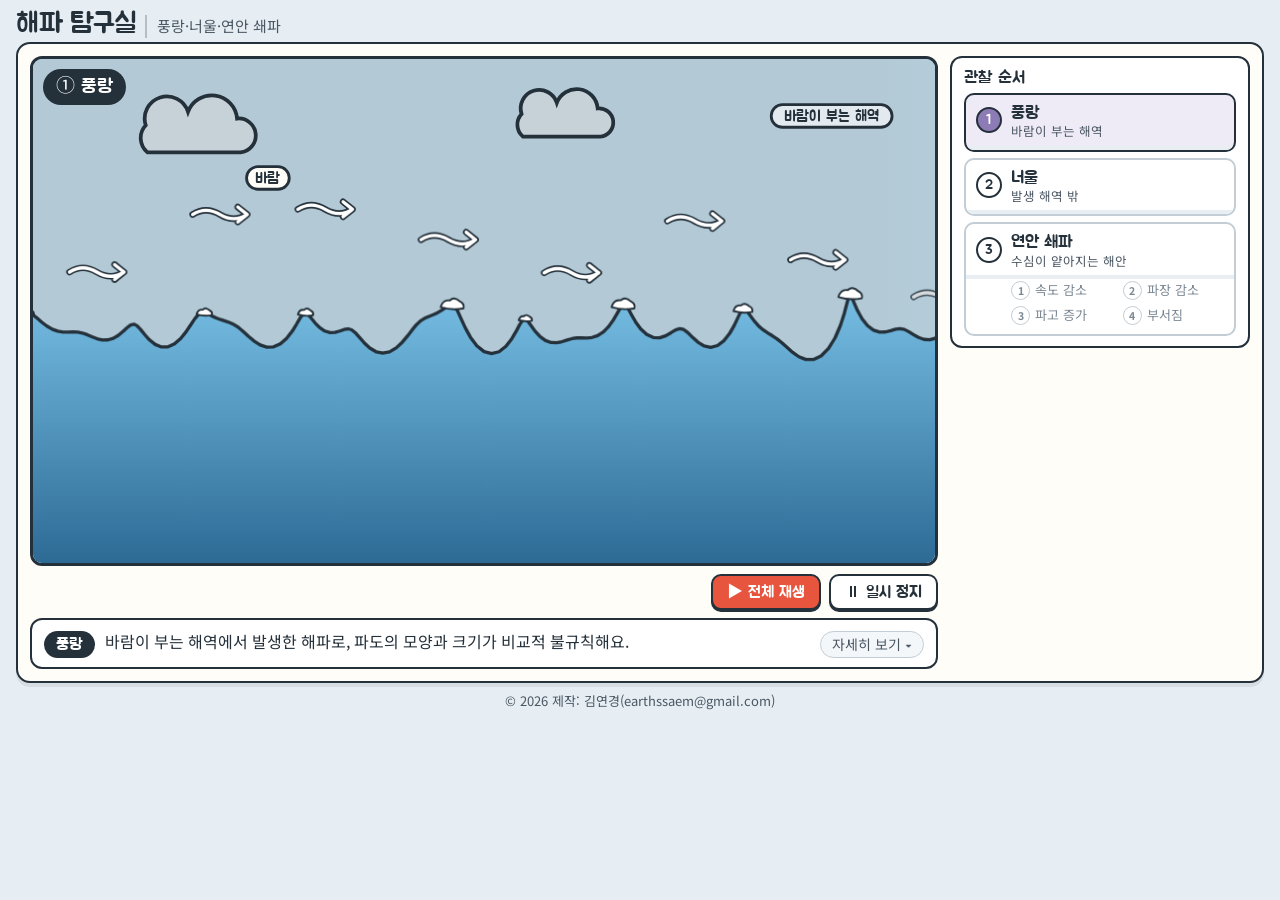
==== commit 49400db5: "풍랑·너울·연안 쇄파 탭: 쇄파 윤곽에서 고리 제거, 거품을 조각으로, 긴 연결선·비교 막대 제거 - 수면 윤곽: 쇄파 구간에서 윤곽의 x 가 되돌아가지 못하게 해 되접힌 선·검은" ====
--- a/standalone/tab3.html
+++ b/standalone/tab3.html
@@ -91,7 +91,7 @@
 .st-bar{display:block;height:4px;background:#E9EEF2}
 .st-bar i{display:block;height:100%;width:0;background:var(--tc)}
 .checks{list-style:none;margin:0;padding:2px 10px 9px 45px;display:grid;grid-template-columns:1fr 1fr;gap:6px 10px}
-.checks li{font-size:13px;color:var(--ink-3);display:flex;align-items:center;gap:5px;white-space:nowrap;flex-wrap:wrap}
+.checks li{font-size:13px;color:var(--ink-3);display:flex;align-items:center;gap:5px;white-space:nowrap}
 .checks li::before{content:attr(data-n);flex:none;display:grid;place-items:center;width:17px;height:17px;border-radius:50%;border:1.5px solid var(--line);font-size:10.5px;font-weight:700;color:var(--ink-3);background:#fff}
 .checks li.now{color:var(--ink);font-weight:700}
 .checks li.now::before{border-color:var(--ink);background:var(--tc);color:#fff}
@@ -99,13 +99,6 @@
 .checks li.done::before{content:'✓';border-color:var(--ink);background:var(--ink);color:#fff}
 .ck-btn{font-family:var(--body);font-size:inherit;font-weight:inherit;color:inherit;background:none;padding:0;text-align:left;line-height:1.3}
 .ck-btn:hover{text-decoration:underline}
-/* 지금 값 ÷ 깊은 바다 값 막대: 막대 끝 = 140 %, 눈금(깊은 바다) = 100 % 자리 */
-.ck-bar{flex-basis:100%;position:relative;height:5px;margin:1px 0 0 22px;border-radius:3px;background:#E9EEF2}
-.ck-bar i{display:block;height:100%;width:0;border-radius:3px;background:var(--line)}
-.checks li.now .ck-bar i{background:var(--tc)}
-.ck-bar b{position:absolute;left:calc(100% / 1.4);top:-3px;width:2px;height:11px;margin-left:-1px;background:var(--ink)}
-.ck-bar small{position:absolute;left:calc(100% / 1.4);top:9px;transform:translateX(-50%);font-size:10px;line-height:1;color:var(--ink-2);font-weight:400}
-.checks li:has(.ck-bar small){margin-bottom:10px}
 /* ---------- 작은 화면 ---------- */
 @media(max-width:600px){
   .btn{font-size:15px;padding:6px 11px}
@@ -242,8 +235,7 @@
     checks: ['속도 감소', '파장 감소', '파고 증가', '부서짐'],
     /* 그림 안 이름표 */
     wind: '바람', windZone: '바람이 부는 해역', calmZone: '발생 해역 밖',
-    speed: '속도', length: '파장', height: '파고', depth: '수심', first: '처음', now: '현재', compare: '파고 비교',
-    breakNote: '마루가 앞으로 쏟아짐',
+    speed: '속도', length: '파장', height: '파고', depth: '수심', first: '처음', now: '현재',
     /* 재생 버튼 */
     play: '▶ 전체 재생', replay: '↺ 다시 재생',
     /* 단계별 해설 (①·②, 그리고 ③으로 카메라가 이동하는 동안) */
@@ -321,14 +313,14 @@
       const x = XMIN + i * DX;
       LEAN[i] = .8 * sm(XB - 260, XB, x);                                     // 앞으로 쏠림: 쇄파 직전까지 0 → .8 (앞면이 가팔라짐)
       CU[i] = sm(XB - 50, XB - 4, x) * (1 - sm(XB + 8, XB + 40, x));         // 말려 떨어짐: 쇄파 지점 바로 앞뒤에서만
-      VF[i] = sm(XB + 4, XB + 30, x);                                         // 부서진 뒤: 마루가 무너져 낮고 넓은 물결로 (0 → 1)
-      if (x > XB + 4) MM[i] = MM[i] + (.6 - MM[i]) * VF[i];                  // 마루 모양: 뾰족 → 넓고 납작
+      VF[i] = sm(XB - 6, XB + 28, x);                                         // 부서진 뒤: 마루가 무너져 낮고 넓은 물결로 (0 → 1)
+      if (x > XB - 6) MM[i] = MM[i] + (.6 - MM[i]) * VF[i];                  // 마루 모양: 뾰족 → 넓고 납작
     }
   })();
   const at = (A, x) => { const f = clamp((x - XMIN) / DX, 0, N - 1.001), i = f | 0, r = f - i; return A[i] + (A[i + 1] - A[i]) * r; };
   const phiInv = v => { let lo = 0, hi = N - 1; if (v <= PHI[0]) return XMIN; if (v >= PHI[hi]) return XMAX; while (hi - lo > 1) { const m = (lo + hi) >> 1; if (PHI[m] < v) lo = m; else hi = m; } return XMIN + (lo + (v - PHI[lo]) / (PHI[hi] - PHI[lo])) * DX; };
   const mu = m => 1 / Math.sqrt(Math.PI * (m + .25)); // ((1+cosθ)/2)^m 의 평균 → 평균 해수면 유지
-  const CURL_F = s => Math.exp(-(s - .35) * (s - .35) / (s < .35 ? .25 : 1.0)), CURL_G = s => Math.exp(-(s - .55) * (s - .55) / .25); // 마루 끝(s≈.2~.8)이 앞으로 뻗으며(f, 앞쪽은 천천히 줄어 앞면도 함께 기욺) 아래로 떨어져(g) 앞면 위에 닿음
+  const CURL_F = s => Math.exp(-(s - .4) * (s - .4) / (s < .4 ? .3 : .8)), CURL_G = s => Math.exp(-(s - .35) * (s - .35) / .4); // 마루 끝이 앞으로 기울고(f) 마루 윗부분이 아래로 떨어짐(g). 되접힘은 아래에서 막음
 
   /* ---- 카메라·타임라인: ① 10 s → 이동 6 s → 경계 정지 2.5 s → 이동 7.5 s → ② 8 s → 이동 9 s → ③ (추적 마루에 따라 약 42 s) ----
      ③ 처음 구도(CAM3A)는 쇄파 구역이 화면 밖 오른쪽. 추적 마루가 다가오면 CAM3B 로 구도 이동 (마루 위치의 함수라 재생·점프와 무관하게 같음) */
@@ -403,43 +395,34 @@
   const THIN = { stroke: INK, 'stroke-width': 1.5, fill: 'none', opacity: .55 };                 // 보조선: 가늘고 옅게
   const DASH = { stroke: GREY, 'stroke-width': 2.5, fill: 'none', 'stroke-dasharray': '5 4' };  // 처음 값
   const SOLID = { stroke: ACC, 'stroke-width': 4, fill: 'none', 'stroke-linecap': 'round', 'stroke-linejoin': 'round' }; // 현재 값
-  const txt = (s, o = {}) => E('text', { 'font-family': o.body ? "'Noto Sans KR',sans-serif" : 'Jua', 'font-size': o.fs || 15, fill: o.fill || INK, 'text-anchor': o.anchor || 'middle', 'font-weight': o.body ? 500 : 400, 'paint-order': 'stroke', stroke: '#FFFDF8', 'stroke-width': 4, 'stroke-linejoin': 'round', text: s });
-  /* 짧은 설명 태그: 테두리 없는 흰 바탕 + 본문 글꼴 */
-  const note = s => { const w = textW(s, 13) + 18, g = E('g', {}, [E('rect', { x: -w / 2, y: -11, width: w, height: 22, rx: 6, fill: 'rgba(255,253,248,.92)' }), E('text', { y: 4, 'text-anchor': 'middle', 'font-family': "'Noto Sans KR',sans-serif", 'font-size': 13, 'font-weight': 500, fill: INK, text: s })]); g.w = w; return g; };
+  const txt = (s, o = {}) => E('text', { 'font-family': 'Jua', 'font-size': o.fs || 19, fill: o.fill || INK, 'text-anchor': o.anchor || 'middle', 'paint-order': 'stroke', stroke: '#FFFDF8', 'stroke-width': 2.5, 'stroke-opacity': .8, 'stroke-linejoin': 'round', text: s });
+  const place = (el, x, y) => attr(el, { x: f1(clamp(x, 14, 946)), y: f1(clamp(y, 24, 526)) }); // 확대돼도 글자가 화면 밖으로 나가지 않게
   const mkMain = E('path', { d: 'M-8 -13 L8 -13 L0 0 Z', fill: ACC, stroke: INK, 'stroke-width': 1.5, 'stroke-linejoin': 'round' });            // 관찰 대상 마루 (끝까지)
   const mkRear = E('path', { d: 'M-7 -12 L7 -12 L0 -1 Z', fill: '#fff', stroke: GREY, 'stroke-width': 1.5, 'stroke-linejoin': 'round' });        // 파장 단계의 뒤 마루
   // 속도: 마루 위 화살표 두 개 (현재 = 실선, 처음 = 점선), 이름은 화살표 끝에
-  const gSpd = E('g'), spdNow = E('path', SOLID), spdFirst = E('path', DASH), spdNowT = txt(TX.now, { fs: 12, fill: ACC, anchor: 'start' }), spdFirstT = txt(TX.first, { fs: 12, fill: GREY, anchor: 'start' });
-  const spdLabel = txt(TX.speed, { fs: 17, fill: ACC }), spdLead = E('path', THIN);
-  gSpd.append(spdFirst, spdNow, spdFirstT, spdNowT, spdLead, spdLabel);
-  // 수심: 평균 해수면 ~ 해저 세로 측정선 + 여백의 이름
-  const gDep = E('g'), depLine = E('path', { stroke: INK, 'stroke-width': 2, fill: 'none', opacity: .7, 'stroke-dasharray': '3 4' }), depLabel = txt(TX.depth, { fs: 15, fill: INK }), depLead = E('path', THIN);
-  gDep.append(depLine, depLead, depLabel);
-  // 파장: 두 마루에서 올린 수직 보조선 + 수평 양방향 화살표(현재), 그 위에 처음 파장(점선)
-  const gLen = E('g'), lenGuide = E('path', THIN), lenNow = E('path', SOLID), lenFirst = E('path', DASH), lenFirstT = txt(TX.first, { fs: 12, fill: GREY, anchor: 'start' }), lenNowT = txt(TX.now, { fs: 12, fill: ACC, anchor: 'start' });
-  const lenLabel = txt(TX.length, { fs: 17, fill: ACC }), lenLead = E('path', THIN);
-  gLen.append(lenGuide, lenFirst, lenNow, lenFirstT, lenNowT, lenLead, lenLabel);
-  // 파고: 골 높이 ~ 마루 높이 세로 양방향 화살표(측정), 여백의 이름, 오른쪽 위의 작은 비교 막대(처음/현재)
-  const gHt = E('g'), htGuide = E('path', THIN), htNow = E('path', SOLID), htLabel = txt(TX.height, { fs: 17, fill: ACC }), htLead = E('path', THIN);
-  const cmp = E('g', { transform: 'translate(842,66)' }, [
-    E('rect', { x: -58, y: -14, width: 116, height: 150, rx: 8, fill: 'rgba(255,253,248,.92)' }),
-    txt(TX.compare, { fs: 13, body: true }),
-  ]);
-  const cmpFirst = E('rect', { x: -40, width: 26, fill: '#C3CDD5', stroke: GREY, 'stroke-width': 1.5 }), cmpNow = E('rect', { x: 10, width: 26, fill: '#F5B3A6', stroke: ACC, 'stroke-width': 2 });
-  const cmpBase = E('path', { d: 'M-50 104 L50 104', stroke: INK, 'stroke-width': 1.5 });
-  cmp.append(cmpFirst, cmpNow, cmpBase, E('text', { x: -27, y: 122, 'text-anchor': 'middle', 'font-family': 'Jua', 'font-size': 12, fill: GREY, text: TX.first }), E('text', { x: 23, y: 122, 'text-anchor': 'middle', 'font-family': 'Jua', 'font-size': 12, fill: ACC, text: TX.now }));
-  gHt.append(htGuide, htNow, htLead, htLabel, cmp);
-  // 부서짐: 짧은 설명 + 마루를 가리키는 연결선
-  const gBrk = E('g'), brkNote = note(TX.breakNote), brkLead = E('path', { stroke: INK, 'stroke-width': 1.5, fill: 'none', opacity: .7 });
-  gBrk.append(brkLead, brkNote);
-  ann.append(gDep, gSpd, gLen, gHt, gBrk, mkRear, mkMain);
+  // 속도: 마루 위 화살표 두 개 (현재 = 실선, 처음 = 점선), 이름은 화살표 바로 위
+  const gSpd = E('g'), spdNow = E('path', SOLID), spdFirst = E('path', DASH), spdNowT = txt(TX.now, { fs: 13, fill: ACC, anchor: 'start' }), spdFirstT = txt(TX.first, { fs: 13, fill: GREY, anchor: 'start' });
+  const spdLabel = txt(TX.speed, { fill: ACC });
+  gSpd.append(spdFirst, spdNow, spdFirstT, spdNowT, spdLabel);
+  // 수심: 평균 해수면 ~ 해저 세로 측정선 (해저가 화면에 보이는 자리에서만) + 바로 옆 이름
+  const gDep = E('g'), depLine = E('path', { stroke: INK, 'stroke-width': 2, fill: 'none', opacity: .7, 'stroke-dasharray': '3 4' }), depLabel = txt(TX.depth, { anchor: 'start' });
+  gDep.append(depLine, depLabel);
+  // 파장: 두 마루에서 올린 수직 보조선 + 수평 양방향 화살표(현재), 그 위에 처음 파장(점선), 이름은 화살표 중앙 위
+  const gLen = E('g'), lenGuide = E('path', THIN), lenNow = E('path', SOLID), lenFirst = E('path', DASH), lenFirstT = txt(TX.first, { fs: 13, fill: GREY, anchor: 'start' }), lenNowT = txt(TX.now, { fs: 13, fill: ACC, anchor: 'start' });
+  const lenLabel = txt(TX.length, { fill: ACC });
+  gLen.append(lenGuide, lenFirst, lenNow, lenFirstT, lenNowT, lenLabel);
+  // 파고: 골 높이 ~ 마루 높이 세로 양방향 화살표(측정) + 그 옆의 짧은 처음 파고 비교(점선, 아래 기준 맞춤) + 바로 옆 이름
+  const gHt = E('g'), htGuide = E('path', THIN), htNow = E('path', SOLID), htFirst = E('path', DASH), htFirstT = txt(TX.first, { fs: 13, fill: GREY }), htLabel = txt(TX.height, { fill: ACC });
+  gHt.append(htGuide, htFirst, htNow, htFirstT, htLabel);
+  ann.append(gDep, gSpd, gLen, gHt, mkRear, mkMain);
+  const XD = XS - 470; // 수심 측정선 자리 (해저가 화면 안에 보임)
   const dArrowV = (x, y1, y2) => `M${x} ${y1}L${x} ${y2}M${x - 6} ${y1 + 8}L${x} ${y1}L${x + 6} ${y1 + 8}M${x - 6} ${y2 - 8}L${x} ${y2}L${x + 6} ${y2 - 8}`;
   const arrowR = (x1, x2, y) => `M${x1} ${y}L${x2} ${y}M${x2 - 8} ${y - 6}L${x2} ${y}L${x2 - 8} ${y + 6}`;
   const KA = 1; // 속도 화살표 길이 = 속도(px/s) × KA
   const f1 = v => v.toFixed(1);
 
   /* ---- 상태 ---- */
-  let t = 0, tau = 0, state = 'idle', stage = -1, camX = 0, track = null, phase = -1, OFF = 0, zoom = '', view = [0, 0, 960, 540];
+  let t = 0, tau = 0, state = 'idle', stage = -1, camX = 0, track = null, phase = -1, OFF = 0, zoom = '', view = [0, 0, 960, 540], depOn = false;
   const SLOW = .55; // 추적 마루가 넘어가는 동안의 재생 속도
   const toX = x => (x - view[0]) * 960 / view[2], toY = y => (y - view[1]) * 540 / view[3]; // 캔버스 좌표 → 앞 SVG(화면) 좌표
 
@@ -463,7 +446,7 @@
   function surface() {
     const Ft = OM * t - PH0;
     for (let j = 0; j < NW; j++) { const w = WIND[j]; WA[j] = w.a * (1 + .18 * Math.sin(.37 * t * (j + 1) + w.p)); WP[j] = w.p - w.om * t; }
-    SX.length = SY.length = SW.length = 0;
+    SX.length = SY.length = SW.length = 0; let clampRun = false;
     for (let sx = -32, step = 5; sx <= 992; sx += step) {
       const x = camX + sx;
       step = Math.abs(x - XB) < 80 ? 2.5 : 5;
@@ -474,7 +457,7 @@
       let eta = H * (Math.pow(c2, m) - mu(m)), dx = lean * 1.415 / k * c2 * c2, wsum = 0;
       if (cu > 0) { // 쇄파 지점: 마루 끝이 앞으로 기울며(f) 아래로 떨어져(g) 앞쪽 수면에 닿음 → 윤곽이 자기 자신과 만나며 한 덩어리가 됨
         const s = th - Math.round(th / TAU) * TAU;   // 마루 기준 위상 (-π~π, +가 앞쪽)
-        dx += cu * 1.9 / k * CURL_F(s); eta -= cu * .8 * H * CURL_G(s);
+        dx += cu * 1.7 / k * CURL_F(s); eta = Math.max(eta - cu * .85 * H * CURL_G(s), -mu(m) * H); // 골 높이보다 아래로는 내려가지 않음
       }
       if (x < XW + 900) {
         const fetch = .55 + .45 * sm(-200, 700, x), past = x > XW ? x - XW : 0;
@@ -484,7 +467,17 @@
           eta += a * Math.cos(th2); dx -= QW * a * Math.sin(th2); wsum += env;
         }
       }
-      SX.push(sx + dx); SY.push(Y0 - eta); SW.push(wsum);
+      let X = sx + dx, Y = Y0 - eta;
+      // 쇄파 구간: 윤곽의 x 가 되돌아가지 못하게 함 → 되접힌 선·고리가 생기지 않고, 넘어가려던 마루 끝은 수직 앞면이 되어 아래로 떨어짐.
+      // 떨어진 끝보다 위에 있던 앞면 점들은 끝의 높이로 맞춰(평평한 선반) 떨어진 물이 앞쪽 수면과 만나는 모양이 됨
+      if (cu > 0 || (x > XB && x < XB + 60)) {
+        const sw = th - Math.round(th / TAU) * TAU;
+        if (sw < 0 || sw > 1.9) clampRun = false;
+        const px = SX[SX.length - 1], py = SY[SY.length - 1];
+        if (X < px + .25) { X = px + .25; if (Y < py) Y = py; clampRun = true; }
+        else if (clampRun && sw > 0 && sw < 1.9 && Y < py) Y = py;
+      }
+      SX.push(X); SY.push(Y); SW.push(wsum);
     }
     CR.length = 0; // 풍랑의 흰 물마루 후보: 바람 부는 해역의 높고 뾰족한 마루
     for (let i = 1; i < SX.length - 1; i++) {
@@ -548,7 +541,7 @@
       ctx.fillStyle = '#8A5230'; ctx.lineWidth = 2.5; ctx.beginPath(); ctx.rect(-4, -26, 8, 26); ctx.fill(); ctx.stroke();
       ctx.fillStyle = '#5F9E4B'; ctx.lineWidth = 3; ctx.beginPath(); ctx.arc(0, -42, 21, 0, TAU); ctx.fill(); ctx.stroke();
       ctx.restore();
-      foam();
+      if (!svg.dataset.bare) foam();
     }
   }
   /* 점 목록을 중점끼리 2차 곡선으로 이어 둥근 닫힌 경로로 */
@@ -557,30 +550,28 @@
     for (let i = 0; i < n; i++) { const a = P[i], b = P[(i + 1) % n], mx = (a[0] + b[0]) / 2, my = (a[1] + b[1]) / 2; if (i) ctx.quadraticCurveTo(a[0], a[1], mx, my); else ctx.moveTo(mx, my); }
     const a = P[0], b = P[1]; ctx.quadraticCurveTo(a[0], a[1], (a[0] + b[0]) / 2, (a[1] + b[1]) / 2); ctx.closePath();
   }
-  /* ---- 거품: 부서진 마루마다 수면을 따라 퍼지는 불규칙한 흰 띠 (테두리 없음), 충돌 순간의 물보라, 해안에서 밀려 오르는 물 ---- */
+  /* ---- 거품: 마루가 쏟아져 수면에 닿는 지점 주변에 짧고 불규칙한 흰 조각들이 생겨, 해안 쪽으로 퍼지며 옅어져 사라짐 (테두리·물보라 없음) ---- */
+  const rnd = (a, b) => { const v = Math.sin(a * 12.9898 + b * 78.233) * 43758.5453; return v - Math.floor(v); }; // 마루 번호·조각 번호로 정해지는 난수 (프레임마다 같음)
   function foam() {
-    const Ft = OM * t - PH0, Hb = at(HH, XB);
+    const Ft = OM * t - PH0;
     const n0 = Math.ceil((at(PHI, XB - 12) - Ft) / TAU), n1 = Math.floor((at(PHI, XS - 12) - Ft) / TAU);
     for (let n = n0; n <= n1; n++) {
-      const x = phiInv(Ft + TAU * n), p = (x - XB) / 36, L = TAU / at(KK, x), H = at(HH, x);
+      const x = phiInv(Ft + TAU * n), p = (x - XB) / 36, H = at(HH, x);
+      const A = sm(-.1, .4, p) * (1 - sm(1.4, 3.2, p)); if (A < .02) continue;
       const c = crestTop(x); if (!c) continue;
-      const fade = 1 - sm(0, 1, (Hb * .3 - H) / (Hb * .15));              // 파고가 아주 낮아지면 사라짐
-      const A = sm(-.3, .5, p) * fade; if (A < .02) continue;
-      // 띠 범위: 마루 뒤 0.15 파장 ~ 앞 0.45 파장(부서지며 앞으로 퍼짐)
-      let ia = c.i, ib = c.i; const backL = .15 * L + .25 * L * sm(.3, 2, p), fwdL = .12 * L + .33 * L * sm(-.2, .8, p);
-      while (ia > 0 && SX[c.i] - SX[ia] < backL) ia--;
-      while (ib < SX.length - 1 && SX[ib] - SX[c.i] < fwdL) ib++;
-      const R = Hb * (.12 + .1 * sm(-.2, .6, p)) * (.6 + .4 * fade), P = [];
-      for (let i = ia; i <= ib; i++) { const q = (i - ia) / Math.max(1, ib - ia), w = Math.sin(q * Math.PI) ** .6, rr = R * w * (.6 + .4 * Math.sin(i * .5 + n * 1.3) * Math.sin(i * .23 + n)); P.push([SX[i], SY[i] - rr]); }
-      for (let i = ib; i >= ia; i--) { const q = (i - ia) / Math.max(1, ib - ia), w = Math.sin(q * Math.PI) ** .6; P.push([SX[i], SY[i] + R * .4 * w]); }
-      roundPath(P); ctx.globalAlpha = A; ctx.fillStyle = '#fff'; ctx.fill(); ctx.globalAlpha = 1;
-      if (p > -.15 && p < .45) {                                            // 충돌 순간의 물보라 (작은 흰 점 2~3개)
-        let it = c.i; for (let i = c.i; i <= Math.min(ib, c.i + 12); i++) if (SX[i] > SX[it]) it = i;
-        const s = sm(-.15, .05, p) * (1 - sm(.3, .45, p));
-        ctx.globalAlpha = s; ctx.fillStyle = '#fff';
-        for (const [dx, dy, r] of [[6, -8, 2.4], [14, -3, 1.8], [10, -15, 1.5]]) { ctx.beginPath(); ctx.arc(SX[it] + dx * (1 + p), SY[it] + dy - 10 * sm(0, .4, p), r, 0, TAU); ctx.fill(); }
-        ctx.globalAlpha = 1;
+      let i0 = c.i; while (i0 < SX.length - 2 && SY[i0 + 1] - c.y < .5 * H && i0 - c.i < 10) i0++; // 앞면 아래쪽 = 쏟아진 물이 닿는 자리
+      const spread = 8 + 30 * sm(-.1, 2.2, p);           // 조각이 퍼지는 범위 (px, 앞쪽)
+      ctx.fillStyle = '#fff';
+      for (let j = 0; j < 10; j++) {
+        if (rnd(n, j) < .3) continue;                     // 빈자리 → 띠가 아니라 조각
+        const q = rnd(n, j + 20), d = (q * 1.3 - .3) * spread, near = 1 - .45 * q; // 닿는 자리 근처가 크고, 멀수록 작음
+        const r = (3 + 4 * rnd(n, j + 40)) * near * (1 - .5 * sm(1.4, 3.2, p)) * (.75 + .25 * Math.min(1, H / 30));
+        let i = i0; if (d >= 0) { while (i < SX.length - 1 && SX[i] - SX[i0] < d) i++; } else { while (i > 0 && SX[i0] - SX[i] < -d) i--; }
+        const px = SX[i], py = SY[i] - r * .55;
+        const P = []; for (let v = 0; v < 6; v++) { const a = v / 6 * TAU, rr = r * (.6 + .5 * rnd(n, j * 7 + v)); P.push([px + Math.cos(a) * rr * 1.6, py + Math.sin(a) * rr * .85]); }
+        roundPath(P); ctx.globalAlpha = A * (.6 + .4 * rnd(n, j + 60)); ctx.fill();
       }
+      ctx.globalAlpha = 1;
     }
     const ps = at(PHI, XS - 40) - Ft, r = 46 * Math.pow(.5 + .5 * Math.cos(ps - 1.2), 2), x0 = XS - camX; // 해안에서 물이 비탈을 오르내림
     ctx.beginPath(); ctx.moveTo(x0 - 8, Y0 - 1); for (let u = 0; u <= r; u += 4) ctx.lineTo(x0 + u, beachY(u) - 2);
@@ -589,61 +580,57 @@
   }
 
   /* ---- ③ 추적 마루 표시 (화면 좌표) + 관찰 순서(속도 → 파장 → 파고 → 부서짐 → 부서진 뒤) ---- */
-  const ratio = { c: 0, L: 0, H: 0 }; // 현재 값 ÷ 처음 값 (오른쪽 카드 막대)
   const show = (g, on) => { const v = on ? '' : 'none'; if (g.style.display !== v) g.style.display = v; };
   function annotate() {
     let ph = -1, c = null;
     if (state === 'end') ph = 4;
     else if (stage === 2 && track && t >= track.tin) {
       ph = t < track.t1 ? 0 : t < track.t2 ? 1 : t < track.ts0 ? 2 : t < track.ta ? 3 : 4;
-      const x = track.xAt(t), k = at(KK, x);
-      ratio.c = OM / k / track.c0; ratio.L = TAU / k / track.L0; ratio.H = at(HH, x) / track.H0;
-      c = crestTop(x);
-    } else { ratio.c = ratio.L = ratio.H = 0; }
+      c = crestTop(track.xAt(t));
+    }
     show(mkMain, !!c && ph <= 4 && state !== 'end');
     if (c) {
       const cx = toX(c.x), cy = toY(c.y), x = track.xAt(t);
       mkMain.setAttribute('transform', `translate(${f1(cx)},${f1(cy - 5)})`);
-      if (ph === 0) {        // 속도: 마루 위 화살표 (현재 실선 · 처음 점선), 수심 측정선
+      if (ph === 0) {        // 속도: 마루 위 화살표 (현재 실선 · 처음 점선), 이름은 바로 위
         const x1 = cx + 10, ys = cy - 30, ln = OM / c.k * KA, lf = track.c0 * KA;
         spdNow.setAttribute('d', arrowR(x1, x1 + ln, ys)); spdFirst.setAttribute('d', arrowR(x1, x1 + lf, ys - 18));
-        attr(spdNowT, { x: f1(x1 + ln + 8), y: f1(ys + 4) }); attr(spdFirstT, { x: f1(x1 + lf + 8), y: f1(ys - 14) });
-        attr(spdLabel, { x: 150, y: 170 }); spdLead.setAttribute('d', `M150 178 L${f1(x1 - 4)} ${f1(ys - 9)}`);
-        const dy = toY(Y0), db = toY(Y0 + Math.min(depth(x), 300)), dxs = cx - 2;
-        depLine.setAttribute('d', `M${f1(dxs - 6)} ${f1(dy)}L${f1(dxs + 6)} ${f1(dy)}M${f1(dxs)} ${f1(dy)}L${f1(dxs)} ${f1(db)}M${f1(dxs - 6)} ${f1(db)}L${f1(dxs + 6)} ${f1(db)}`);
-        attr(depLabel, { x: 70, y: 470 }); depLead.setAttribute('d', `M96 466 L${f1(dxs - 4)} ${f1((dy + db) / 2)}`);
-      } else if (ph === 1) { // 파장: 두 마루의 수직 보조선 + 사이의 양방향 화살표(현재), 바로 위에 처음 파장(점선)
+        place(spdNowT, x1 + ln + 8, ys + 5); place(spdFirstT, x1 + lf + 8, ys - 13);
+        place(spdLabel, x1 + lf / 2, ys - 34);
+        // 수심 측정선: 해저가 화면에 보이는 자리(XD)에서만, 화면 안에 있을 때만
+        const dxs = toX(XD - camX), dy = toY(Y0), db = toY(Y0 + depth(XD));
+        depOn = dxs > 60 && dxs < 900 && db < 528;
+        if (depOn) {
+          depLine.setAttribute('d', `M${f1(dxs - 6)} ${f1(dy)}L${f1(dxs + 6)} ${f1(dy)}M${f1(dxs)} ${f1(dy)}L${f1(dxs)} ${f1(db)}M${f1(dxs - 6)} ${f1(db)}L${f1(dxs + 6)} ${f1(db)}`);
+          place(depLabel, dxs + 10, (dy + db) / 2 + 7);
+        }
+      } else if (ph === 1) { // 파장: 두 마루의 수직 보조선 + 사이의 양방향 화살표(현재), 그 위에 처음 파장(점선), 이름은 중앙 위
         const b = crestTop(phiInv(OM * t - PH0 + TAU * (track.n - 1)));
         if (b) {
           const bx = toX(b.x), by = toY(b.y), yt = Math.min(cy, by) - 46;
           mkRear.setAttribute('transform', `translate(${f1(bx)},${f1(by - 5)})`);
           lenGuide.setAttribute('d', `M${f1(cx)} ${f1(cy - 18)}L${f1(cx)} ${f1(yt - 24)}M${f1(bx)} ${f1(by - 18)}L${f1(bx)} ${f1(yt - 24)}`);
           lenNow.setAttribute('d', arrowD(bx, yt, cx, yt, 8)); lenFirst.setAttribute('d', `M${f1(cx - track.L0 * 960 / view[2])} ${f1(yt - 20)}L${f1(cx)} ${f1(yt - 20)}`);
-          attr(lenNowT, { x: f1(cx + 10), y: f1(yt + 4) }); attr(lenFirstT, { x: f1(cx + 10), y: f1(yt - 16) });
-          attr(lenLabel, { x: 480, y: 170 }); lenLead.setAttribute('d', `M480 178 L${f1((bx + cx) / 2)} ${f1(yt - 6)}`);
+          place(lenNowT, cx + 10, yt + 5); place(lenFirstT, cx + 10, yt - 15);
+          place(lenLabel, (bx + cx) / 2, yt - 34);
         }
         show(mkRear, !!b);
-      } else if (ph === 2) { // 파고: 골 ~ 마루 세로 양방향 화살표 + 가로 보조선, 오른쪽 위 비교 막대
+      } else if (ph === 2) { // 파고: 골 ~ 마루 세로 양방향 화살표(측정) + 가로 보조선, 그 옆에 처음 파고(점선, 골 기준), 이름은 바로 옆
         let it = c.i, worst = -1e9; for (let i = c.i; i < Math.min(SX.length, c.i + 60); i++) { if (SX[i] - SX[c.i] > .9 * TAU / c.k) break; if (SY[i] > worst) { worst = SY[i]; it = i; } }
-        const ty = toY(SY[it]), ax = cx - 26;
-        htNow.setAttribute('d', dArrowV(ax, cy, ty)); htGuide.setAttribute('d', `M${f1(ax - 8)} ${f1(cy)}L${f1(cx + 2)} ${f1(cy)}M${f1(ax - 8)} ${f1(ty)}L${f1(toX(SX[it]))} ${f1(ty)}`);
-        attr(htLabel, { x: 560, y: 170 }); htLead.setAttribute('d', `M560 178 L${f1(ax - 4)} ${f1((cy + ty) / 2)}`);
-        const sc = 70 / track.H0, hN = ratio.H * track.H0 * sc, hF = track.H0 * sc;
-        attr(cmpFirst, { y: f1(104 - hF), height: f1(hF) }); attr(cmpNow, { y: f1(104 - hN), height: f1(hN) });
-      } else if (ph === 3) { // 부서짐: 짧은 설명 + 연결선 (화면 여백 고정, 끝만 마루를 따라감)
-        let it = c.i; for (let i = c.i; i < Math.min(SX.length, c.i + 14); i++) { if (SY[i] > c.y + .55 * c.H) break; if (SX[i] > SX[it]) it = i; } // 마루 끝 (앞면 위쪽에서 가장 앞으로 나간 점)
-        const nx = 640, ny = 150; brkNote.setAttribute('transform', `translate(${nx},${ny})`);
-        brkLead.setAttribute('d', `M${f1(nx - brkNote.w / 2 + 10)} ${ny + 11} L${f1(toX(SX[it]))} ${f1(toY(SY[it]) - 6)}`);
+        const ty = toY(SY[it]), ax = cx - 24, fx = ax - 16, hf = track.H0 * 540 / view[3];
+        htNow.setAttribute('d', dArrowV(ax, cy, ty)); htGuide.setAttribute('d', `M${f1(fx - 6)} ${f1(cy)}L${f1(cx + 2)} ${f1(cy)}M${f1(fx - 6)} ${f1(ty)}L${f1(toX(SX[it]))} ${f1(ty)}`);
+        htFirst.setAttribute('d', `M${f1(fx)} ${f1(ty)}L${f1(fx)} ${f1(ty - hf)}M${f1(fx - 5)} ${f1(ty - hf)}L${f1(fx + 5)} ${f1(ty - hf)}`);
+        place(htFirstT, fx, ty - hf - 8); place(htLabel, (fx + ax) / 2 + 6, Math.min(cy, ty - hf) - 30); // 이름은 두 막대 바로 위 (파형을 가리지 않음)
       }
     }
-    show(gSpd, ph === 0 && !!c); show(gDep, ph === 0 && !!c); show(gLen, ph === 1 && !!c); show(gHt, ph === 2 && !!c); show(gBrk, ph === 3 && !!c);
+    if (svg.dataset.bare) { ann.style.display = 'none'; return; }
+    show(gSpd, ph === 0 && !!c); show(gDep, ph === 0 && !!c && depOn); show(gLen, ph === 1 && !!c); show(gHt, ph === 2 && !!c);
     if (ph !== 1) show(mkRear, false);
     if (ph !== phase) {
       phase = ph;
       checkEls.forEach((li, i) => { li.classList.toggle('now', i === ph); li.classList.toggle('done', i < ph); });
       if (stage === 2) setExplain(ph < 0 ? TX.cap[2] : TX.cap3[ph]);
     }
-    syncBars();
   }
   /* 쇄파 순간 확대: 부서지는 마루와 그 앞 수면 중심(쇄파 지점 기준), 1.7배, 하늘·해저 비중을 줄임. 캔버스·뒤 SVG 에 같은 viewBox */
   function zoomView() {
@@ -680,19 +667,10 @@
     $('#st3').appendChild(li); return li;
   });
   const checks = document.createElement('ul'); checks.className = 'checks';
-  // 속도·파장·파고 항목에는 막대 (길이 = 현재 값 ÷ 처음 값, 눈금 = 처음)
-  checks.innerHTML = TX.checks.map((c, i) => `<li data-n="${i + 1}"><button type="button" class="ck-btn">${c}</button>${i < 3 ? `<span class="ck-bar"><i></i><b></b>${i === 0 ? `<small>${TX.first}</small>` : ''}</span>` : ''}</li>`).join('');
+  checks.innerHTML = TX.checks.map((c, i) => `<li data-n="${i + 1}"><button type="button" class="ck-btn">${c}</button></li>`).join('');
   stepEls[2].appendChild(checks);
   const checkEls = Array.from(checks.children), bars = stepEls.map(li => li.querySelector('.st-bar i')), barW = [];
-  const ckBars = checkEls.slice(0, 3).map(li => li.querySelector('.ck-bar i')), ckW = [];
-  const BAR_MAX = 1.4; // 막대 끝 = 140 % (처음 100 % 눈금은 CSS 에서 같은 비율로)
   checkEls.forEach((li, i) => { li.querySelector('.ck-btn').onclick = () => jumpTo(i); });
-  function syncBars() {
-    [ratio.c, ratio.L, ratio.H].forEach((v, i) => {
-      const w = Math.round(clamp(v / BAR_MAX, 0, 1) * 200) / 2 + '%'; // 0.5 % 단위로만 갱신
-      if (ckW[i] !== w) { ckW[i] = w; ckBars[i].style.width = w; }
-    });
-  }
   function syncProgress() {
     stepEls.forEach((li, i) => {
       const f = state === 'idle' ? 0 : clamp((tau - START[i]) / DUR[i], 0, 1);
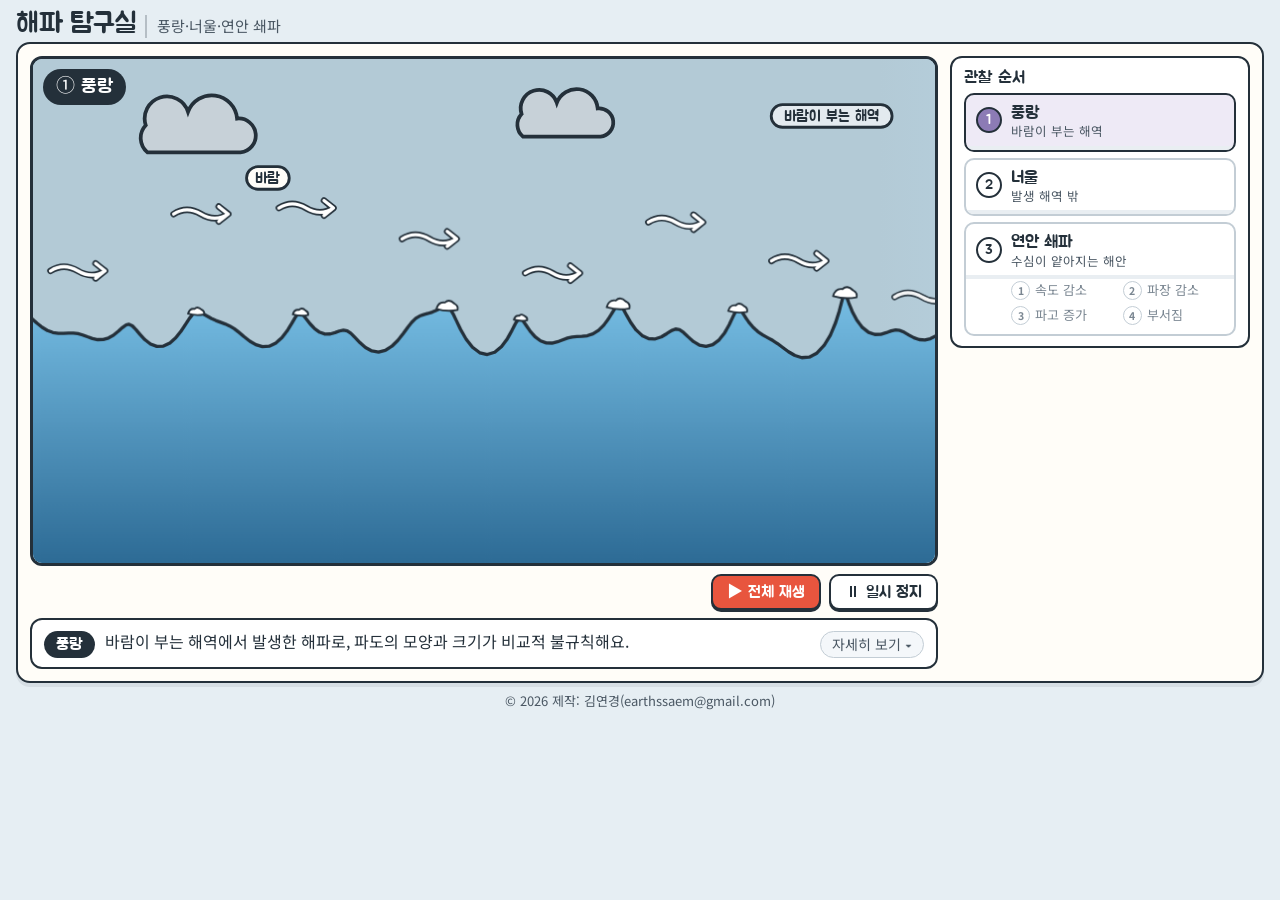
==== commit a71e3a83: "교과서 용어에 맞게 '파도의 속도' 표현을 '해파의 속도'로 통일 - 해파의 굴절 탭: ② 제목 '수심과 해파의 속도', 핵심 문장 '수심이 얕아지면 해파의 속도가 감소해요.', " ====
--- a/standalone/tab3.html
+++ b/standalone/tab3.html
@@ -241,12 +241,12 @@
     /* 단계별 해설 (①·②, 그리고 ③으로 카메라가 이동하는 동안) */
     cap: [
       '<b>풍랑</b> — 바람이 부는 해역에서 발생한 해파로, 파도의 모양과 크기가 비교적 불규칙해요.<small>바람이 셀수록, 오래 불수록, 바람이 부는 해역이 넓을수록 파고와 파장이 커져요. 바람의 영향을 직접 받아 마루가 뾰족한 파도가 많아요.</small>',
-      '<b>너울</b> — 파도를 만든 바람의 발생 해역 밖으로 나오면, 마루가 둥글고 파장이 길고 고른 해파인 너울로 변해요.<small>바람이 멎어서가 아니라 파도가 발생 해역을 벗어난 거예요. 파장이 짧은 파도는 전파되는 동안 쉽게 약해지고, 파장이 긴 파도는 더 빠르게 멀리까지 전달돼요. 그래서 바람이 잔잔한 날에도 먼 바다에서 온 너울이 해안에 밀려올 수 있어요.</small>',
+      '<b>너울</b> — 파도를 만든 바람의 발생 해역 밖으로 나오면, 마루가 둥글고 파장이 길고 고른 해파인 너울로 변해요.<small>바람이 멎어서가 아니라 파도가 발생 해역을 벗어난 거예요. 파장이 짧은 해파는 전파되는 동안 쉽게 약해지고, 파장이 긴 해파는 더 빠르게 멀리까지 전달돼요. 그래서 바람이 잔잔한 날에도 먼 바다에서 온 너울이 해안에 밀려올 수 있어요.</small>',
       '<b>연안 쇄파</b> — 너울이 해안에 접근하면서 수심이 얕아지면 속도가 느려지고 파장이 짧아지며 파고가 높아져요. 마루 하나를 골라 부서질 때까지 따라가며 차례로 살펴봐요.',
     ],
     /* ③ 추적 단계별 해설: 속도 감소 → 파장 감소 → 파고 증가 → 부서짐 → 부서진 뒤 */
     cap3: [
-      '<b>속도 감소</b> — 수심이 파장의 1/2보다 얕아지면 파도가 해저면의 영향을 받아 나아가는 속도가 느려져요. 얕을수록 더 느려요.<small>얕은 바다에서 해파의 속도는 수심이 얕을수록 느려요(천해파의 속도 v = √(gh)). 세로 측정선은 그 자리의 수심이에요.</small>',
+      '<b>속도 감소</b> — 수심이 파장의 1/2보다 얕아지면 해파가 해저면의 영향을 받아 해파의 속도가 감소해요. 얕을수록 속도가 더 작아요.<small>얕은 바다에서 해파의 속도는 수심이 얕을수록 작아요(천해파의 속도 v = √(gh)). 세로 측정선은 그 자리의 수심이에요.</small>',
       '<b>파장 감소</b> — 뒤따르는 마루는 같은 주기로 계속 들어오는데 앞의 마루가 느려지니, 마루 사이의 간격인 파장이 짧아져요.<small>파장 = 속도 × 주기예요. 주기는 거의 변하지 않으므로 속도가 느려진 만큼 파장이 짧아져요.</small>',
       '<b>파고 증가</b> — 얕은 곳에서는 에너지가 전달되는 속도도 느려져, 파의 에너지가 좁은 구간에 모이고 파고가 높아져요.<small>부서지기 전에는 에너지 손실이 작아요. 물이 위로 쌓이는 것이 아니라 같은 넓이의 바다에 담긴 파의 에너지가 커지는 거예요. 파고는 골에서 마루까지의 높이예요.</small>',
       '<b>부서짐</b> — 파장은 짧아지고 파고는 높아져 앞면이 가팔라진 마루가 앞으로 쏟아지며 부서져요.<small>마루 쪽은 골 쪽보다 수심이 깊어 더 빨리 나아가요. 파고가 수심의 약 0.8배에 이르면 파도는 모양을 유지하지 못해요.</small>',
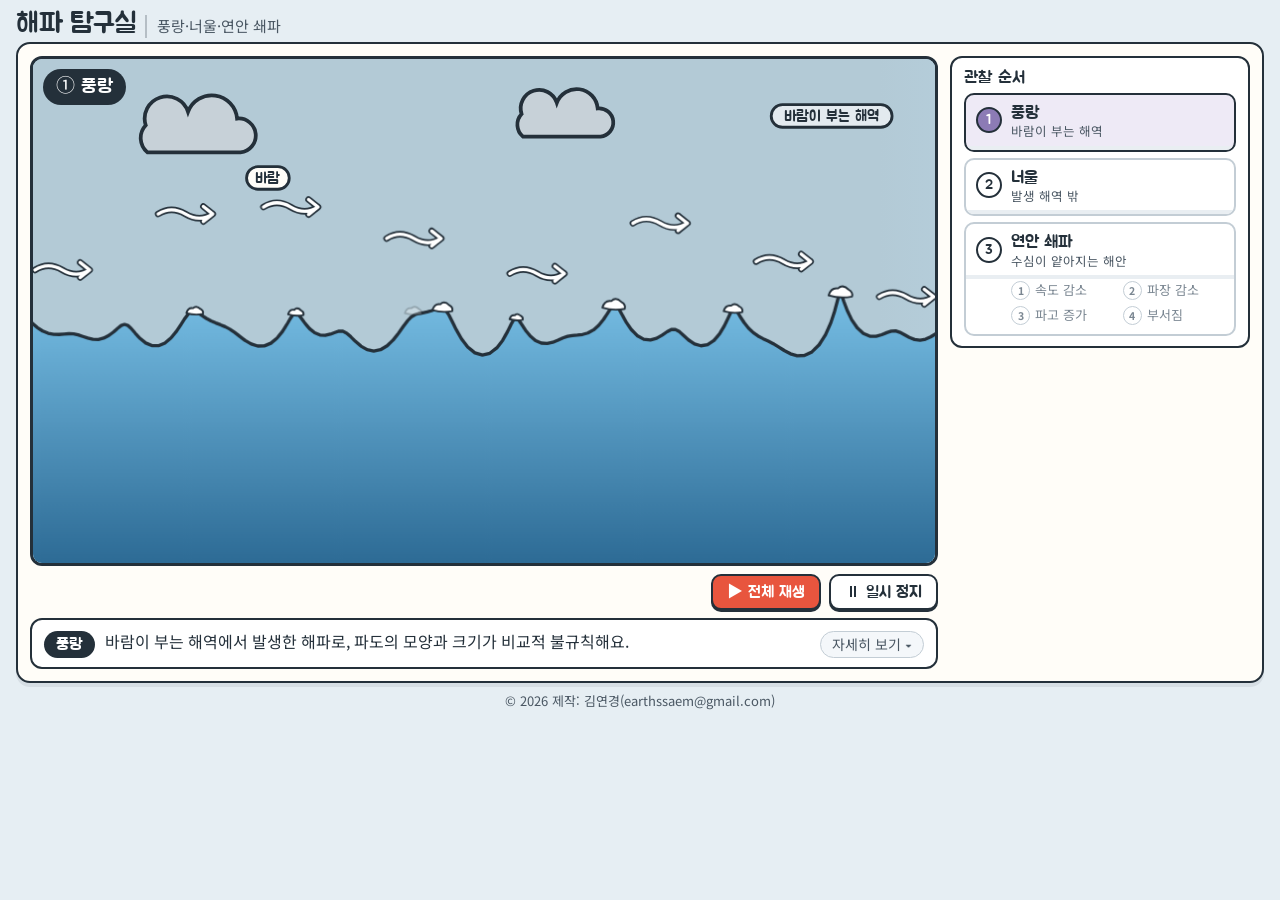
==== commit a9953f7d: "풍랑·너울·연안 쇄파 탭: ③ 추적 표시·라벨이 표본 간격으로 건너뛰며 떨리던 문제 수정 - 마루 꼭대기를 수면 표본(5 px 간격) 중 가장 높은 점으로만 잡아, 마루가 움직이면" ====
--- a/standalone/tab3.html
+++ b/standalone/tab3.html
@@ -487,8 +487,29 @@
   }
   /* 화면 x 근처(±rad)에서 가장 높은 표본 → 마루 꼭대기 */
   function crestSample(sx, rad) { let i0 = -1, best = 1e9; for (let i = 1; i < SX.length - 1; i++) if (Math.abs(SX[i] - sx) < rad && SY[i] < best) { best = SY[i]; i0 = i; } return i0; }
-  /* 마루(world x)의 화면 꼭대기 (표본에서 찾음; 그림과 항상 일치) */
+  /* 표본 i 와 양옆 두 점을 지나는 포물선의 꼭짓점 [x, y] (표본 사이 양쪽 절반 안으로 제한)
+     → 마루·골이 움직일 때 표시·라벨이 표본 간격(5 px)씩 건너뛰며 떨리지 않고 부드럽게 따라감 */
+  function vertex(i) {
+    const x0 = SX[i - 1], y0 = SY[i - 1], x1 = SX[i], y1 = SY[i], x2 = SX[i + 1], y2 = SY[i + 1];
+    const a = x1 - x0, b = x2 - x1; if (a <= 1e-6 || b <= 1e-6) return [x1, y1];
+    const s0 = (y1 - y0) / a, s1 = (y2 - y1) / b, A = (s1 - s0) / (a + b), B = (s0 * b + s1 * a) / (a + b); // y = y1 + B·u + A·u², u = x − x1
+    if (Math.abs(A) < 1e-9) return [x1, y1];
+    const u = clamp(-B / (2 * A), -a / 2, b / 2);
+    return [x1 + u, y1 + B * u + A * u * u];
+  }
+  /* 마루(world x)의 화면 꼭대기 (표본에서 찾음; 그림과 항상 일치) — 거품 그리기용 */
   function crestTop(x) { const sx = x - camX + at(LEAN, x) * 1.415 / at(KK, x), i = crestSample(sx, 32); return i < 0 ? null : { i, x: SX[i], y: SY[i], k: at(KK, x), H: at(HH, x) }; }
+  /* 표시·라벨용 마루 꼭대기: 근처의 볼록한 꼭대기들을 표본 사이까지 보간한 뒤 높이가 비슷할수록 크게 섞음
+     → 마루가 움직여도, 부서질 때 원래 꼭대기와 떨어지는 마루 끝의 높이가 엇갈려도 표시가 건너뛰지 않고 미끄러지듯 옮겨 감 */
+  function crestMark(x) {
+    const c = crestTop(x); if (!c) return null;
+    const sx = x - camX + at(LEAN, x) * 1.415 / c.k, tops = [];
+    for (let i = Math.max(1, c.i - 26), i1 = Math.min(SX.length - 2, c.i + 26); i <= i1; i++) if (Math.abs(SX[i] - sx) < 32 && SY[i] <= SY[i - 1] && SY[i] <= SY[i + 1]) tops.push(vertex(i)); // c.i 근처만 (표본 간격 ≥ 2.5 px)
+    if (!tops.length) tops.push(vertex(c.i));
+    const top = Math.min(...tops.map(v => v[1])); let w = 0, mx = 0, my = 0;
+    for (const [vx, vy] of tops) { const k = Math.exp(-(vy - top) / .6); w += k; mx += k * vx; my += k * vy; }
+    return { ...c, x: mx / w, y: my / w };
+  }
 
   /* ---- 풍랑의 흰 물마루: 마루에 붙은 작은 흰 조각 하나, 0.25 s 페이드, 나타날 때(≥15)·사라질 때(<11) 기준이 달라 깜빡이지 않음 ---- */
   const caps = [];
@@ -586,7 +607,7 @@
     if (state === 'end') ph = 4;
     else if (stage === 2 && track && t >= track.tin) {
       ph = t < track.t1 ? 0 : t < track.t2 ? 1 : t < track.ts0 ? 2 : t < track.ta ? 3 : 4;
-      c = crestTop(track.xAt(t));
+      c = crestMark(track.xAt(t));
     }
     show(mkMain, !!c && ph <= 4 && state !== 'end');
     if (c) {
@@ -605,7 +626,7 @@
           place(depLabel, dxs + 10, (dy + db) / 2 + 7);
         }
       } else if (ph === 1) { // 파장: 두 마루의 수직 보조선 + 사이의 양방향 화살표(현재), 그 위에 처음 파장(점선), 이름은 중앙 위
-        const b = crestTop(phiInv(OM * t - PH0 + TAU * (track.n - 1)));
+        const b = crestMark(phiInv(OM * t - PH0 + TAU * (track.n - 1)));
         if (b) {
           const bx = toX(b.x), by = toY(b.y), yt = Math.min(cy, by) - 46;
           mkRear.setAttribute('transform', `translate(${f1(bx)},${f1(by - 5)})`);
@@ -617,8 +638,9 @@
         show(mkRear, !!b);
       } else if (ph === 2) { // 파고: 골 ~ 마루 세로 양방향 화살표(측정) + 가로 보조선, 그 옆에 처음 파고(점선, 골 기준), 이름은 바로 옆
         let it = c.i, worst = -1e9; for (let i = c.i; i < Math.min(SX.length, c.i + 60); i++) { if (SX[i] - SX[c.i] > .9 * TAU / c.k) break; if (SY[i] > worst) { worst = SY[i]; it = i; } }
-        const ty = toY(SY[it]), ax = cx - 24, fx = ax - 16, hf = track.H0 * 540 / view[3];
-        htNow.setAttribute('d', dArrowV(ax, cy, ty)); htGuide.setAttribute('d', `M${f1(fx - 6)} ${f1(cy)}L${f1(cx + 2)} ${f1(cy)}M${f1(fx - 6)} ${f1(ty)}L${f1(toX(SX[it]))} ${f1(ty)}`);
+        const [gx, gy] = it > 0 && it < SX.length - 1 ? vertex(it) : [SX[it], SY[it]]; // 골도 표본 사이를 보간
+        const ty = toY(gy), ax = cx - 24, fx = ax - 16, hf = track.H0 * 540 / view[3];
+        htNow.setAttribute('d', dArrowV(ax, cy, ty)); htGuide.setAttribute('d', `M${f1(fx - 6)} ${f1(cy)}L${f1(cx + 2)} ${f1(cy)}M${f1(fx - 6)} ${f1(ty)}L${f1(toX(gx))} ${f1(ty)}`);
         htFirst.setAttribute('d', `M${f1(fx)} ${f1(ty)}L${f1(fx)} ${f1(ty - hf)}M${f1(fx - 5)} ${f1(ty - hf)}L${f1(fx + 5)} ${f1(ty - hf)}`);
         place(htFirstT, fx, ty - hf - 8); place(htLabel, (fx + ax) / 2 + 6, Math.min(cy, ty - hf) - 30); // 이름은 두 막대 바로 위 (파형을 가리지 않음)
       }
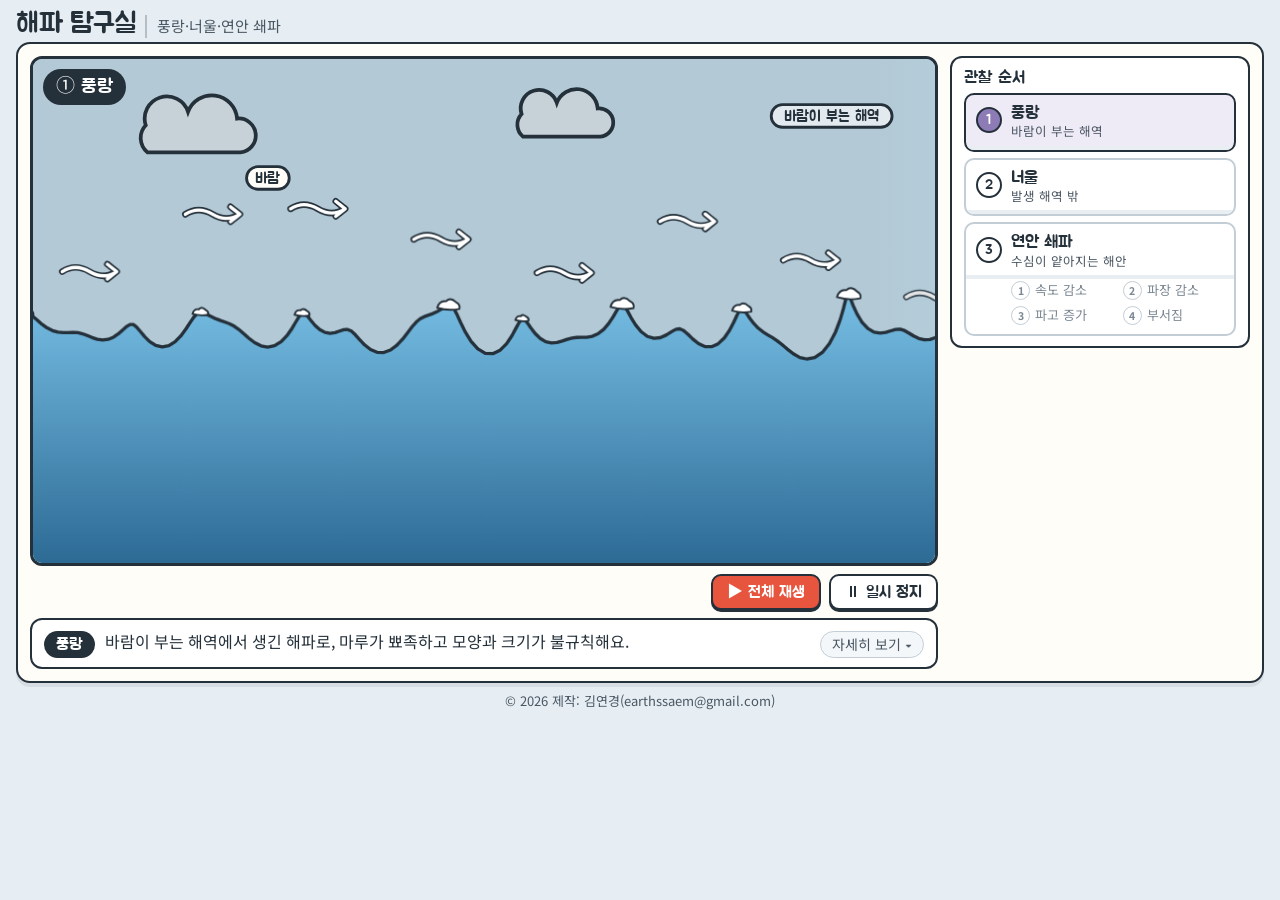
==== commit 465180a3: "풍랑·너울·연안 쇄파 탭: ③ 구도 고정, A·B로 속도·파장 관계, 같은 배율 파고 비교, 넘어지는 쇄파 - ③ 카메라·배율 고정: 해안에 도착하면 비교적 깊은 바다(파장 ≈ 깊" ====
--- a/standalone/tab3.html
+++ b/standalone/tab3.html
@@ -108,6 +108,7 @@
   .ex-main{flex-basis:100%;order:2}
   .ex-btn{margin-left:auto}
   .explain{font-size:15px}
+  #badge3{display:none}   /* 폰: 그림이 작아 배지가 A·B 표시를 가림 (단계 이름은 아래 관찰 순서에 있음) */
 }
 @media (prefers-reduced-motion:reduce){*{transition-duration:.01ms!important}}
 /* ---------- 푸터 ---------- */
@@ -224,6 +225,7 @@
 
 /* ===== 문구 (js/text.js 의 tab3) ===== */
 const TEXT = {
+  /* ===== 탭3: 풍랑·너울·연안 쇄파 ===== */
   tab3: {
     /* 단계: 그림 배지·관찰 순서 카드 */
     steps: [
@@ -231,26 +233,27 @@
       { badge: '② 너울', name: '너울', where: '발생 해역 밖' },
       { badge: '③ 연안 쇄파', name: '연안 쇄파', where: '수심이 얕아지는 해안' },
     ],
-    /* ③ 단계에서 순서대로 관찰할 변화 */
+    /* ③ 단계에서 순서대로 강조할 변화 (누르면 그 장면으로 바로) */
     checks: ['속도 감소', '파장 감소', '파고 증가', '부서짐'],
     /* 그림 안 이름표 */
     wind: '바람', windZone: '바람이 부는 해역', calmZone: '발생 해역 밖',
-    speed: '속도', length: '파장', height: '파고', depth: '수심', first: '처음', now: '현재',
+    a: 'A', b: 'B', dots: '점: 같은 시간 간격마다 마루가 있던 자리',
+    length: '파장', height: '파고', first: '처음', start: '관찰 시작', now: '현재',
     /* 재생 버튼 */
     play: '▶ 전체 재생', replay: '↺ 다시 재생',
-    /* 단계별 해설 (①·②, 그리고 ③으로 카메라가 이동하는 동안) */
+    /* 단계별 해설 (①·②, 그리고 ③으로 카메라가 이동하는 동안) — 기본 설명은 최대 2문장, 이유·수식은 <small>(자세히 보기) */
     cap: [
-      '<b>풍랑</b> — 바람이 부는 해역에서 발생한 해파로, 파도의 모양과 크기가 비교적 불규칙해요.<small>바람이 셀수록, 오래 불수록, 바람이 부는 해역이 넓을수록 파고와 파장이 커져요. 바람의 영향을 직접 받아 마루가 뾰족한 파도가 많아요.</small>',
-      '<b>너울</b> — 파도를 만든 바람의 발생 해역 밖으로 나오면, 마루가 둥글고 파장이 길고 고른 해파인 너울로 변해요.<small>바람이 멎어서가 아니라 파도가 발생 해역을 벗어난 거예요. 파장이 짧은 해파는 전파되는 동안 쉽게 약해지고, 파장이 긴 해파는 더 빠르게 멀리까지 전달돼요. 그래서 바람이 잔잔한 날에도 먼 바다에서 온 너울이 해안에 밀려올 수 있어요.</small>',
-      '<b>연안 쇄파</b> — 너울이 해안에 접근하면서 수심이 얕아지면 속도가 느려지고 파장이 짧아지며 파고가 높아져요. 마루 하나를 골라 부서질 때까지 따라가며 차례로 살펴봐요.',
+      '<b>풍랑</b> — 바람이 부는 해역에서 생긴 해파로, 마루가 뾰족하고 모양과 크기가 불규칙해요.<small>바람이 셀수록, 오래 불수록, 바람이 부는 해역이 넓을수록 파고와 파장이 커져요.</small>',
+      '<b>너울</b> — 해파가 바람이 부는 해역을 벗어나면 마루가 둥글고 비교적 규칙적인 너울이 돼요.<small>바람이 멎어서가 아니라 해파가 발생 해역을 벗어난 거예요. 파장이 짧은 해파는 전파되는 동안 쉽게 약해지고, 파장이 긴 해파는 더 빠르게 멀리까지 전달돼요. 그래서 바람이 잔잔한 날에도 먼 바다에서 온 너울이 해안에 밀려올 수 있어요.</small>',
+      '<b>연안 쇄파</b> — 너울이 해안에 다가오면 속도·파장·파고가 함께 변해요. 함께 일어나는 변화를 하나씩 살펴봐요.',
     ],
-    /* ③ 추적 단계별 해설: 속도 감소 → 파장 감소 → 파고 증가 → 부서짐 → 부서진 뒤 */
+    /* ③ 관찰 단계별 해설: 속도 감소 → 파장 감소 → 파고 증가 → 부서짐 → 부서진 뒤 */
     cap3: [
-      '<b>속도 감소</b> — 수심이 파장의 1/2보다 얕아지면 해파가 해저면의 영향을 받아 해파의 속도가 감소해요. 얕을수록 속도가 더 작아요.<small>얕은 바다에서 해파의 속도는 수심이 얕을수록 작아요(천해파의 속도 v = √(gh)). 세로 측정선은 그 자리의 수심이에요.</small>',
-      '<b>파장 감소</b> — 뒤따르는 마루는 같은 주기로 계속 들어오는데 앞의 마루가 느려지니, 마루 사이의 간격인 파장이 짧아져요.<small>파장 = 속도 × 주기예요. 주기는 거의 변하지 않으므로 속도가 느려진 만큼 파장이 짧아져요.</small>',
-      '<b>파고 증가</b> — 얕은 곳에서는 에너지가 전달되는 속도도 느려져, 파의 에너지가 좁은 구간에 모이고 파고가 높아져요.<small>부서지기 전에는 에너지 손실이 작아요. 물이 위로 쌓이는 것이 아니라 같은 넓이의 바다에 담긴 파의 에너지가 커지는 거예요. 파고는 골에서 마루까지의 높이예요.</small>',
-      '<b>부서짐</b> — 파장은 짧아지고 파고는 높아져 앞면이 가팔라진 마루가 앞으로 쏟아지며 부서져요.<small>마루 쪽은 골 쪽보다 수심이 깊어 더 빨리 나아가요. 파고가 수심의 약 0.8배에 이르면 파도는 모양을 유지하지 못해요.</small>',
-      '<b>연안 쇄파</b> — 부서진 물은 낮고 넓은 흰 물결이 되어 해안으로 밀려가요. 파의 에너지가 흩어져 파고가 낮아져요.<small>이 장면은 대표적인 과정을 단순하게 나타낸 모형이에요. 실제 파도는 해저 지형과 파고·파장에 따라 부서지는 위치와 모습이 달라요. 세로 방향(수심·파고)은 보기 쉽게 과장했어요.</small>',
+      '<b>속도 감소</b> — 앞의 마루 A가 얕은 곳을 먼저 만나 뒤의 마루 B보다 느리게 나아가요. A·B는 물 입자가 아니라 마루의 위치를 나타내는 표시예요.<small>수심이 파장의 1/2보다 얕아지면 해파가 해저면의 영향을 받아 속도가 감소해요. 수심이 파장의 1/20보다 얕은 천해파에서는 해파의 속도가 v = √(gh)로, 얕을수록 작아요.</small>',
+      '<b>파장 감소</b> — 앞의 마루가 먼저 느려지면서, 뒤의 마루와의 간격이 좁아져요. 해파의 주기가 일정하므로 속도가 감소하면 파장이 짧아져요.<small>파장 = 속도 × 주기예요. 같은 자리에 마루가 지나가는 시간 간격(주기)은 해안에 다가와도 변하지 않아요.</small>',
+      '<b>파고 증가</b> — 해안에 가까워질수록 같은 마루 A의 파고(골에서 마루까지)가 높아져요.<small>얕은 곳에서는 해파의 에너지가 전달되는 속도도 느려져서, 같은 에너지가 더 좁은 구간에 모이고 파고가 높아져요. 해안에서 먼 곳에서는 파고가 잠시 조금 낮아지기도 해서, 파고가 높아지는 연안 구간에서 비교해요.</small>',
+      '<b>부서짐</b> — 앞면이 가팔라진 마루의 끝이 앞으로 뻗어 나가다가 아래로 떨어지며 부서져요.<small>얕은 곳에서는 마루 쪽이 골 쪽보다 수심이 깊어 더 빨리 나아가요. 이 모형에서는 파고가 수심의 약 0.8배에 이르면 부서져요.</small>',
+      '<b>연안 쇄파</b> — 부서진 해파는 낮고 넓은 흰 물결이 되어 해안으로 밀려가며 약해져요.<small>이 장면은 대표적인 과정을 단순하게 나타낸 모형이에요. 실제 해파는 해저 지형과 파고·파장에 따라 부서지는 위치와 모습이 달라요. 세로 방향(수심·파고)은 보기 쉽게 과장했어요.</small>',
     ],
   },
 };
@@ -259,8 +262,9 @@
 /* 탭3: 풍랑·너울·연안 쇄파 — ① 바람 부는 해역의 풍랑 → (경계 정지) → ② 발생 해역 밖의 너울 → ③ 해안의 연안 쇄파를 이어서 자동 재생
    하나의 긴 바다(world x) 위에서 카메라가 이동. 너울은 분산 관계(ω² = gk·tanh kh)로 수심에 따른 파장·속도를,
    에너지 흐름 보존(천수 계수)으로 파고를 계산하고, 파고가 수심의 0.78배에 이르면 부서진 뒤 파고 = 0.78 × 수심으로 줄어듦 (단순화한 모형).
-   ③에서는 마루 하나를 골라 부서질 때까지 따라가며 속도 → 파장 → 파고 → 부서짐을 차례로 강조 (물리량은 항상 함께 변함).
-   그리기 층: 뒤 SVG(하늘·구름·경계·해역 이름표, 확대됨) < 캔버스(수면·거품·바람 화살표·해저·해안, 확대됨) < 앞 SVG(추적 표시·라벨, 화면 좌표라 확대돼도 글자 크기 유지) */
+   ③은 구도·배율을 고정하고 이웃한 두 마루(앞 A·뒤 B)를 따라가며 속도·이동 거리 → 마루 사이 간격(파장) → A 의 파고 → 부서짐을 차례로 강조
+   (물리량은 계산대로 늘 함께 변함). 부서질 때는 넘어지는 마루 끝을 밑바탕 수면 위에 따로 그려, 앞으로 뻗어 떨어진 뒤 흰 물결이 됨.
+   그리기 층: 뒤 SVG(하늘·구름·경계·해역 이름표) < 캔버스(수면·흰 물결·바람 화살표·해저·해안) < 앞 SVG(관찰 표시·라벨, 화면 좌표라 배율과 무관하게 글자 크기 유지) */
 /* ================= 탭3: 풍랑·너울·연안 쇄파 ================= */
 (function () {
   const TX = TEXT.tab3; // 이 탭의 문구
@@ -290,7 +294,7 @@
 
   /* ---- 수심·너울 표 (world x, 2 px 간격) ---- */
   const XMIN = -400, XMAX = XS + 400, DX = 2, N = (XMAX - XMIN) / DX + 1;
-  const KK = new Float64Array(N), PHI = new Float64Array(N), HH = new Float64Array(N), MM = new Float64Array(N), LEAN = new Float64Array(N), CU = new Float64Array(N), VF = new Float64Array(N);
+  const KK = new Float64Array(N), PHI = new Float64Array(N), HH = new Float64Array(N), MM = new Float64Array(N), LEAN = new Float64Array(N), VF = new Float64Array(N);
   let XB = XS;
   (function build() {
     const cg0 = G / (2 * OM);
@@ -311,20 +315,19 @@
     }
     for (let i = 0; i < N; i++) {
       const x = XMIN + i * DX;
-      LEAN[i] = .8 * sm(XB - 260, XB, x);                                     // 앞으로 쏠림: 쇄파 직전까지 0 → .8 (앞면이 가팔라짐)
-      CU[i] = sm(XB - 50, XB - 4, x) * (1 - sm(XB + 8, XB + 40, x));         // 말려 떨어짐: 쇄파 지점 바로 앞뒤에서만
-      VF[i] = sm(XB - 6, XB + 28, x);                                         // 부서진 뒤: 마루가 무너져 낮고 넓은 물결로 (0 → 1)
-      if (x > XB - 6) MM[i] = MM[i] + (.6 - MM[i]) * VF[i];                  // 마루 모양: 뾰족 → 넓고 납작
+      LEAN[i] = .92 * sm(XB - 260, XB - 16, x);                               // 앞으로 쏠림: 쇄파 직전까지 0 → .92 (앞면이 거의 수직까지 가팔라짐, 1.09 를 넘지 않아 접히지 않음)
+      VF[i] = sm(XB + 16, XB + 44, x);                                        // 부서진 뒤: 마루 끝이 앞쪽 수면에 닿은 뒤 낮고 넓은 물결로 (0 → 1)
+      if (x > XB + 16) MM[i] = MM[i] + (.6 - MM[i]) * VF[i];                 // 마루 모양: 뾰족 → 넓고 납작
     }
   })();
   const at = (A, x) => { const f = clamp((x - XMIN) / DX, 0, N - 1.001), i = f | 0, r = f - i; return A[i] + (A[i + 1] - A[i]) * r; };
   const phiInv = v => { let lo = 0, hi = N - 1; if (v <= PHI[0]) return XMIN; if (v >= PHI[hi]) return XMAX; while (hi - lo > 1) { const m = (lo + hi) >> 1; if (PHI[m] < v) lo = m; else hi = m; } return XMIN + (lo + (v - PHI[lo]) / (PHI[hi] - PHI[lo])) * DX; };
   const mu = m => 1 / Math.sqrt(Math.PI * (m + .25)); // ((1+cosθ)/2)^m 의 평균 → 평균 해수면 유지
-  const CURL_F = s => Math.exp(-(s - .4) * (s - .4) / (s < .4 ? .3 : .8)), CURL_G = s => Math.exp(-(s - .35) * (s - .35) / .4); // 마루 끝이 앞으로 기울고(f) 마루 윗부분이 아래로 떨어짐(g). 되접힘은 아래에서 막음
-
-  /* ---- 카메라·타임라인: ① 10 s → 이동 6 s → 경계 정지 2.5 s → 이동 7.5 s → ② 8 s → 이동 9 s → ③ (추적 마루에 따라 약 42 s) ----
-     ③ 처음 구도(CAM3A)는 쇄파 구역이 화면 밖 오른쪽. 추적 마루가 다가오면 CAM3B 로 구도 이동 (마루 위치의 함수라 재생·점프와 무관하게 같음) */
-  const CAM3A = XB - 1010, CAM3B = XB - 640;
+
+  /* ---- 카메라·타임라인: ① 10 s → 이동 6 s → 경계 정지 2.5 s → 이동 7.5 s → ② 8 s → 이동 9 s → ③ (관찰 마루에 따라 약 30 s) ----
+     ③ 구도는 도착 뒤 위치·배율 모두 고정 (마루를 따라 움직이거나 쇄파 순간에 확대하지 않음): 비교적 깊은 바다(해안선에서 700 px,
+     파장이 깊은 바다의 약 3/4)부터 해안까지 한 화면, 배율 Z3. 이동하는 동안 하늘을 줄이고 바다·해저를 넓게 보이도록 화면을 내림 */
+  const CAM3 = XS - 700, Z3 = 1.25, VY3 = 166;
   const T1 = 10, P1 = 6, HOLD = 2.5, P2 = 7.5, T2 = 8, P3 = 9;
   const START = [0, T1, T1 + P1 + HOLD + P2 + T2];
   const DUR = [T1, START[2] - START[1], P3 + 42];
@@ -335,11 +338,14 @@
     if (s < HOLD) return CAM1; s -= HOLD;
     if (s < P2) return CAM1 + (CAM2 - CAM1) * sm(0, 1, s / P2); s -= P2;
     if (s < T2) return CAM2; s -= T2;
-    return CAM2 + (CAM3A - CAM2) * sm(0, 1, s / P3);
+    return CAM2 + (CAM3 - CAM2) * sm(0, 1, s / P3);
   };
+  const viewAt = s => { const e = sm(START[2], START[2] + P3, s), z = 1 + (Z3 - 1) * e; return [0, VY3 * e, 960 / z, 540 / z]; }; // ③으로 이동하는 동안만 바뀌고 그 뒤 고정
   const stageAt = s => s < START[1] ? 0 : s < START[2] ? 1 : 2;
-  /* ③ 단계 경계: 추적 마루가 해안선에서 이 거리(u)에 올 때 다음 단계로 */
-  const X1 = XS - 700, X2 = XS - 440, XPAN0 = XS - 790, XPAN1 = XS - 540;
+  /* ③ 관찰: 뒤 마루 B 가 화면 왼쪽(XIN)에 들어올 때 시작. 앞 마루 A 가 X1·X2 에 오면 강조를 속도 → 파장 → 파고로 옮김 */
+  const XIN = CAM3 + 20, X1 = XS - 400, X2 = XS - 280;
+  /* 쇄파: 마루가 BK0 에서 BK1 로 가는 동안 마루 끝이 앞으로 뻗어 떨어짐 (진행도 b = 0 → 1, 닿는 순간 b ≈ .78) */
+  const BK0 = XB - 16, BK1 = XB + 30, brk = x => (x - BK0) / (BK1 - BK0);
 
   /* ---- 뒤 SVG: 하늘 (하늘색은 카메라의 50%, 흰 구름 50%, 먹구름·경계·이름표 100%). 해는 없음 ---- */
   svg.appendChild(E('defs', {}, [
@@ -347,9 +353,9 @@
   ]));
   const PAR_MID = .5;
   const mid = E('g'); svg.appendChild(mid);
-  mid.appendChild(E('rect', { x: -200, y: -40, width: 1102, height: 620, fill: '#B3CAD6' }));
-  mid.appendChild(E('rect', { x: 1498, y: -40, width: 1600, height: 620, fill: '#BFE3F5' }));
-  mid.appendChild(E('rect', { x: 900, y: -40, width: 600, height: 620, fill: 'url(#s3-sky)' }));
+  mid.appendChild(E('rect', { x: -200, y: -40, width: 1102, height: 760, fill: '#B3CAD6' }));
+  mid.appendChild(E('rect', { x: 1498, y: -40, width: 1600, height: 760, fill: '#BFE3F5' }));
+  mid.appendChild(E('rect', { x: 900, y: -40, width: 600, height: 760, fill: 'url(#s3-sky)' }));
   const cloud = (x, y, s, fill) => E('path', { d: 'M0 0 a26 26 0 0 1 50 -16 a30 30 0 0 1 58 8 a20 20 0 0 1 4 40 l-110 0 a22 22 0 0 1 -2 -32 Z', fill, stroke: INK, 'stroke-width': 4 / s, transform: `translate(${x},${y}) scale(${s})` });
   const clouds = E('g'); svg.appendChild(clouds);      // 흰 구름 두 개, 작게 (카메라의 50%)
   [[1130, 70, .6], [1800, 62, .55]].forEach(([x, y, s]) => clouds.appendChild(cloud(x, y, s, '#fff')));
@@ -385,8 +391,8 @@
   const WIND_D = new Path2D('M-44 0 Q-30 -9 -15 0 T14 0 M14 0 L4 -8 M14 0 L4 8');
   const CAP_D = new Path2D('M-10 3 Q-8 -4 -2 -3 Q2 -7 7 -2 Q11 0 10 4 Q0 6 -10 3 Z');
   const beachY = u => u <= 100 ? Y0 - .3 * u : Y0 - 30 - .08 * (u - 100);
-  const bedD = (() => { let d = `M${XS - 1400} 600`; for (let x = XS - 1400; x <= XS + 400; x += 10) d += `L${x} ${(x < XS ? Y0 + depth(x) : beachY(x - XS)).toFixed(1)}`; return new Path2D(d + `L${XS + 400} 600Z`); })();
-  const pebbles = []; for (let x = XS - 530; x < XS + 360; x += 46) { const y = (x < XS ? Y0 + depth(x) : beachY(x - XS)) + 16 + (x % 3) * 9; if (y < 545) pebbles.push([x + (x % 5) * 4, y]); }
+  const bedD = (() => { let d = `M${XS - 1400} 720`; for (let x = XS - 1400; x <= XS + 400; x += 10) d += `L${x} ${(x < XS ? Y0 + depth(x) : beachY(x - XS)).toFixed(1)}`; return new Path2D(d + `L${XS + 400} 720Z`); })();
+  const pebbles = []; for (let x = XS - 530; x < XS + 360; x += 46) { const y = (x < XS ? Y0 + depth(x) : beachY(x - XS)) + 16 + (x % 3) * 9; if (y < 660) pebbles.push([x + (x % 5) * 4, y]); }
   let waterGrad = null;
 
   /* ---- 앞 SVG (화면 좌표 0~960 × 0~540, 확대와 무관): 추적 표시·측정선·라벨 ---- */
@@ -397,48 +403,54 @@
   const SOLID = { stroke: ACC, 'stroke-width': 4, fill: 'none', 'stroke-linecap': 'round', 'stroke-linejoin': 'round' }; // 현재 값
   const txt = (s, o = {}) => E('text', { 'font-family': 'Jua', 'font-size': o.fs || 19, fill: o.fill || INK, 'text-anchor': o.anchor || 'middle', 'paint-order': 'stroke', stroke: '#FFFDF8', 'stroke-width': 2.5, 'stroke-opacity': .8, 'stroke-linejoin': 'round', text: s });
   const place = (el, x, y) => attr(el, { x: f1(clamp(x, 14, 946)), y: f1(clamp(y, 24, 526)) }); // 확대돼도 글자가 화면 밖으로 나가지 않게
-  const mkMain = E('path', { d: 'M-8 -13 L8 -13 L0 0 Z', fill: ACC, stroke: INK, 'stroke-width': 1.5, 'stroke-linejoin': 'round' });            // 관찰 대상 마루 (끝까지)
-  const mkRear = E('path', { d: 'M-7 -12 L7 -12 L0 -1 Z', fill: '#fff', stroke: GREY, 'stroke-width': 1.5, 'stroke-linejoin': 'round' });        // 파장 단계의 뒤 마루
-  // 속도: 마루 위 화살표 두 개 (현재 = 실선, 처음 = 점선), 이름은 화살표 끝에
-  // 속도: 마루 위 화살표 두 개 (현재 = 실선, 처음 = 점선), 이름은 화살표 바로 위
-  const gSpd = E('g'), spdNow = E('path', SOLID), spdFirst = E('path', DASH), spdNowT = txt(TX.now, { fs: 13, fill: ACC, anchor: 'start' }), spdFirstT = txt(TX.first, { fs: 13, fill: GREY, anchor: 'start' });
-  const spdLabel = txt(TX.speed, { fill: ACC });
-  gSpd.append(spdFirst, spdNow, spdFirstT, spdNowT, spdLabel);
-  // 수심: 평균 해수면 ~ 해저 세로 측정선 (해저가 화면에 보이는 자리에서만) + 바로 옆 이름
-  const gDep = E('g'), depLine = E('path', { stroke: INK, 'stroke-width': 2, fill: 'none', opacity: .7, 'stroke-dasharray': '3 4' }), depLabel = txt(TX.depth, { anchor: 'start' });
-  gDep.append(depLine, depLabel);
-  // 파장: 두 마루에서 올린 수직 보조선 + 수평 양방향 화살표(현재), 그 위에 처음 파장(점선), 이름은 화살표 중앙 위
-  const gLen = E('g'), lenGuide = E('path', THIN), lenNow = E('path', SOLID), lenFirst = E('path', DASH), lenFirstT = txt(TX.first, { fs: 13, fill: GREY, anchor: 'start' }), lenNowT = txt(TX.now, { fs: 13, fill: ACC, anchor: 'start' });
+  const mark = (letter, fill, color) => E('g', {}, [E('circle', { r: 11, fill, stroke: INK, 'stroke-width': 2 }), E('text', { 'text-anchor': 'middle', y: 5.5, 'font-family': 'Jua', 'font-size': 15, fill: color, text: letter })]);
+  const mkA = mark(TX.a, ACC, '#fff'), mkB = mark(TX.b, '#fff', INK); // 관찰하는 두 마루 (앞 A · 뒤 B): 물 입자가 아니라 마루의 위치
+  // 속도: 같은 시간 간격(DT)마다 마루가 있던 자리를 점으로 NT 개만 남김 (오래될수록 옅게) → 점 사이 거리 = 같은 시간 동안 나아간 거리
+  const DT = 1, NT = 3;
+  const gDot = E('g'), dotTr = [E('polyline', { ...THIN, stroke: ACC, opacity: .8 }), E('polyline', { ...THIN, opacity: .8 })];
+  const dots = [0, 1].map(j => Array.from({ length: NT }, () => E('circle', { r: 4.5, fill: j ? '#fff' : ACC, stroke: INK, 'stroke-width': 1.5 })));
+  const dotNote = txt(TX.dots, { fs: 14, anchor: 'start' });
+  gDot.append(...dotTr, ...dots[0], ...dots[1], dotNote);
+  // 파장: A·B 에서 올린 수직 보조선 + 사이의 양방향 화살표(현재), 그 위에 관찰 시작 때의 거리(점선, B 에서 시작), 이름은 화살표 중앙 위
+  const gLen = E('g'), lenGuide = E('path', THIN), lenNow = E('path', SOLID), lenFirst = E('path', DASH), lenFirstT = txt(TX.first, { fs: 13, fill: GREY, anchor: 'start' });
   const lenLabel = txt(TX.length, { fill: ACC });
-  gLen.append(lenGuide, lenFirst, lenNow, lenFirstT, lenNowT, lenLabel);
-  // 파고: 골 높이 ~ 마루 높이 세로 양방향 화살표(측정) + 그 옆의 짧은 처음 파고 비교(점선, 아래 기준 맞춤) + 바로 옆 이름
-  const gHt = E('g'), htGuide = E('path', THIN), htNow = E('path', SOLID), htFirst = E('path', DASH), htFirstT = txt(TX.first, { fs: 13, fill: GREY }), htLabel = txt(TX.height, { fill: ACC });
-  gHt.append(htGuide, htFirst, htNow, htFirstT, htLabel);
-  ann.append(gDep, gSpd, gLen, gHt, mkRear, mkMain);
-  const XD = XS - 470; // 수심 측정선 자리 (해저가 화면 안에 보임)
-  const dArrowV = (x, y1, y2) => `M${x} ${y1}L${x} ${y2}M${x - 6} ${y1 + 8}L${x} ${y1}L${x + 6} ${y1 + 8}M${x - 6} ${y2 - 8}L${x} ${y2}L${x + 6} ${y2 - 8}`;
-  const arrowR = (x1, x2, y) => `M${x1} ${y}L${x2} ${y}M${x2 - 8} ${y - 6}L${x2} ${y}L${x2 - 8} ${y + 6}`;
-  const KA = 1; // 속도 화살표 길이 = 속도(px/s) × KA
+  gLen.append(lenGuide, lenFirst, lenNow, lenFirstT, lenLabel);
+  // 파고: A 의 골(A·B 사이) ~ 마루 세로 양방향 화살표 + 가로 보조선, 이름은 옆
+  const gHt = E('g'), htGuide = E('path', THIN), htNow = E('path', SOLID), htLabel = txt(TX.height, { fill: ACC, anchor: 'end' });
+  gHt.append(htGuide, htNow, htLabel);
+  // 파고 비교 영역 (오른쪽 위, 위치·배율 고정): 관찰 시작(옅게)·현재(강조색)를 그림과 같은 배율(1:1), 같은 아래 기준으로 나란히
+  const CMP = { x: 818, y: 14, w: 128, h: 112, base: 92 }, CMPX = [CMP.x + 38, CMP.x + 92], BARW = 24;
+  const gCmp = E('g'), barS = E('rect', { width: BARW, fill: '#C3CDD5', stroke: GREY, 'stroke-width': 1.5 }), barN = E('rect', { width: BARW, fill: ACC, stroke: INK, 'stroke-width': 1.5 });
+  gCmp.append(E('rect', { x: CMP.x, y: CMP.y, width: CMP.w, height: CMP.h, rx: 10, fill: '#FFFDF8', opacity: .92, stroke: INK, 'stroke-width': 1.5 }),
+    E('path', { d: `M${CMP.x + 12} ${CMP.base}L${CMP.x + CMP.w - 12} ${CMP.base}`, stroke: INK, 'stroke-width': 1.5 }), barS, barN);
+  [TX.start, TX.now].forEach((s, i) => gCmp.appendChild(attr(txt(s, { fs: 13, fill: i ? ACC : GREY }), { x: CMPX[i] + BARW / 2, y: CMP.base + 18 })));
+  ann.append(gDot, gLen, gHt, gCmp, mkB, mkA);
+  const dArrowV = (x, y1, y2) => `M${f1(x)} ${f1(y1)}L${f1(x)} ${f1(y2)}M${f1(x - 6)} ${f1(y1 + 8)}L${f1(x)} ${f1(y1)}L${f1(x + 6)} ${f1(y1 + 8)}M${f1(x - 6)} ${f1(y2 - 8)}L${f1(x)} ${f1(y2)}L${f1(x + 6)} ${f1(y2 - 8)}`;
   const f1 = v => v.toFixed(1);
 
   /* ---- 상태 ---- */
-  let t = 0, tau = 0, state = 'idle', stage = -1, camX = 0, track = null, phase = -1, OFF = 0, zoom = '', view = [0, 0, 960, 540], depOn = false;
-  const SLOW = .55; // 추적 마루가 넘어가는 동안의 재생 속도
+  let t = 0, tau = 0, state = 'idle', stage = -1, camX = 0, track = null, phase = -1, OFF = 0, zoom = '', view = [0, 0, 960, 540];
+  const OBS = .8, SLOW = .65; // ③ 관찰 중 재생 속도, 관찰 마루가 넘어지는 동안은 그 SLOW 배 (수면·거품·표시·설명·막대 모두 같은 시간 기준)
   const toX = x => (x - view[0]) * 960 / view[2], toY = y => (y - view[1]) * 540 / view[3]; // 캔버스 좌표 → 앞 SVG(화면) 좌표
 
-  /* ③에 들어설 때: 카메라 도착 직후 화면 왼쪽 끝에 들어오는 마루를 골라 부서질 때까지 따라감 */
+  /* 마루 n 이 x 에 있는 시각 / 시각 tt 의 마루 n 위치 (n 이 클수록 앞쪽 마루) */
+  const tOf = (n, x) => (at(PHI, x) + PH0 - TAU * n) / OM, xOf = (n, tt) => phiInv(OM * tt - PH0 + TAU * n);
+  const Hd = x => at(HH, x) * (1 - .4 * at(VF, x));            // 그림에 쓰는 파고 (부서진 뒤 낮아짐)
+  const crestEta = x => Hd(x) * (1 - mu(at(MM, x)));           // 마루 꼭대기 높이 (평균 해수면 위)
+  /* 마루 n 의 파고 = 마루 꼭대기 ~ 바로 뒤 골 (반 파장 뒤, A·B 사이) — 그림의 수면과 같은 식 */
+  const heightOf = (n, tt) => { const xc = xOf(n, tt), xt = xOf(n - .5, tt); return crestEta(xc) + Hd(xt) * mu(at(MM, xt)); };
+  /* ③에 들어설 때: 카메라 도착 뒤 뒤 마루 B 가 화면 왼쪽(XIN)을 처음 지날 때 관찰 시작. A = B 바로 앞 마루 */
   function pickTrack() {
     const te = t + (START[2] + P3 - tau);               // 카메라 도착 시각 (전역 시간)
-    const xin = CAM3A + 4, n = Math.floor((at(PHI, xin) - (OM * (te - 1.2) - PH0)) / TAU); // 도착 1.2 s 전 이후에 xin 을 지나는 첫 마루
-    const tAt = x => (at(PHI, x) + PH0 - TAU * n) / OM; // 이 마루가 x 에 있는 시각
-    const xAt = tt => phiInv(OM * tt - PH0 + TAU * n);  // 시각 tt 의 마루 위치
-    const tin = tAt(xin);
-    const k = at(KK, xin);
-    track = { n, tin, tAt, xAt, c0: OM / k, L0: TAU / k, H0: at(HH, xin), t1: tAt(X1), t2: tAt(X2), ts0: tAt(XB - 40), ts1: tAt(XB + 28), ta: tAt(XB + 44) };
-    track.tEnd = track.ta + 6;
+    const nB = Math.floor((at(PHI, XIN) + PH0 - OM * (te + .3)) / TAU), nA = nB + 1;
+    const tin = tOf(nB, XIN);
+    track = { nA, nB, tin, t1: tOf(nA, X1), t2: tOf(nA, X2), ts0: tOf(nA, BK0 - 6), ts1: tOf(nA, BK1 + 4), ta: tOf(nA, BK1 + 16) };
+    track.L0 = xOf(nA, tin) - xOf(nB, tin);             // 관찰 시작 때 A·B 사이 거리
+    track.H0 = heightOf(nA, tin);                       // 관찰 시작 때 A 의 파고
+    track.tEnd = tOf(nA, XS - 40) + 2;
     OFF = tau - t; TOTAL = track.tEnd + OFF; DUR[2] = TOTAL - START[2];
   }
-  const camNow = () => (stage === 2 && track && tau >= START[2] + P3) ? CAM3A + (CAM3B - CAM3A) * sm(XPAN0, XPAN1, track.xAt(t)) : camAt(tau);
+  const camNow = () => camAt(tau);
 
   /* ---- 수면 계산 (화면 x 5 px 간격, 넘어가는 마루 근처는 2.5 px) ---- */
   const SX = [], SY = [], SW = [], CR = [];
@@ -446,19 +458,15 @@
   function surface() {
     const Ft = OM * t - PH0;
     for (let j = 0; j < NW; j++) { const w = WIND[j]; WA[j] = w.a * (1 + .18 * Math.sin(.37 * t * (j + 1) + w.p)); WP[j] = w.p - w.om * t; }
-    SX.length = SY.length = SW.length = 0; let clampRun = false;
+    SX.length = SY.length = SW.length = 0;
     for (let sx = -32, step = 5; sx <= 992; sx += step) {
       const x = camX + sx;
       step = Math.abs(x - XB) < 80 ? 2.5 : 5;
       const f = clamp((x - XMIN) / DX, 0, N - 1.001), i = f | 0, r = f - i;
       const k = KK[i] + (KK[i + 1] - KK[i]) * r, m = MM[i] + (MM[i + 1] - MM[i]) * r, vf = VF[i] + (VF[i + 1] - VF[i]) * r;
       const H = (HH[i] + (HH[i + 1] - HH[i]) * r) * (1 - .4 * vf);   // 부서진 뒤 무너져 낮아짐 (그림용)
-      const th = PHI[i] + (PHI[i + 1] - PHI[i]) * r - Ft, lean = LEAN[i] + (LEAN[i + 1] - LEAN[i]) * r, cu = CU[i] + (CU[i + 1] - CU[i]) * r, c2 = (1 + Math.cos(th)) / 2;
+      const th = PHI[i] + (PHI[i + 1] - PHI[i]) * r - Ft, lean = LEAN[i] + (LEAN[i + 1] - LEAN[i]) * r, c2 = (1 + Math.cos(th)) / 2;
       let eta = H * (Math.pow(c2, m) - mu(m)), dx = lean * 1.415 / k * c2 * c2, wsum = 0;
-      if (cu > 0) { // 쇄파 지점: 마루 끝이 앞으로 기울며(f) 아래로 떨어져(g) 앞쪽 수면에 닿음 → 윤곽이 자기 자신과 만나며 한 덩어리가 됨
-        const s = th - Math.round(th / TAU) * TAU;   // 마루 기준 위상 (-π~π, +가 앞쪽)
-        dx += cu * 1.7 / k * CURL_F(s); eta = Math.max(eta - cu * .85 * H * CURL_G(s), -mu(m) * H); // 골 높이보다 아래로는 내려가지 않음
-      }
       if (x < XW + 900) {
         const fetch = .55 + .45 * sm(-200, 700, x), past = x > XW ? x - XW : 0;
         for (let j = 0; j < NW; j++) {
@@ -467,16 +475,8 @@
           eta += a * Math.cos(th2); dx -= QW * a * Math.sin(th2); wsum += env;
         }
       }
-      let X = sx + dx, Y = Y0 - eta;
-      // 쇄파 구간: 윤곽의 x 가 되돌아가지 못하게 함 → 되접힌 선·고리가 생기지 않고, 넘어가려던 마루 끝은 수직 앞면이 되어 아래로 떨어짐.
-      // 떨어진 끝보다 위에 있던 앞면 점들은 끝의 높이로 맞춰(평평한 선반) 떨어진 물이 앞쪽 수면과 만나는 모양이 됨
-      if (cu > 0 || (x > XB && x < XB + 60)) {
-        const sw = th - Math.round(th / TAU) * TAU;
-        if (sw < 0 || sw > 1.9) clampRun = false;
-        const px = SX[SX.length - 1], py = SY[SY.length - 1];
-        if (X < px + .25) { X = px + .25; if (Y < py) Y = py; clampRun = true; }
-        else if (clampRun && sw > 0 && sw < 1.9 && Y < py) Y = py;
-      }
+      let X = sx + dx; const Y = Y0 - eta;
+      if (x > XB - 120 && SX.length && X < SX[SX.length - 1] + .25) X = SX[SX.length - 1] + .25; // 밑바탕 수면은 x 가 되돌아가지 않음 (넘어지는 마루 끝은 breakers() 가 따로 그림)
       SX.push(X); SY.push(Y); SW.push(wsum);
     }
     CR.length = 0; // 풍랑의 흰 물마루 후보: 바람 부는 해역의 높고 뾰족한 마루
@@ -484,6 +484,7 @@
       if (SW[i] < .8 || !(SY[i] < SY[i - 1] && SY[i] <= SY[i + 1])) continue;
       const h = Y0 - SY[i]; if (h >= 11) CR.push({ X: SX[i], Y: SY[i], h });
     }
+    breakers();
   }
   /* 화면 x 근처(±rad)에서 가장 높은 표본 → 마루 꼭대기 */
   function crestSample(sx, rad) { let i0 = -1, best = 1e9; for (let i = 1; i < SX.length - 1; i++) if (Math.abs(SX[i] - sx) < rad && SY[i] < best) { best = SY[i]; i0 = i; } return i0; }
@@ -511,6 +512,48 @@
     return { ...c, x: mx / w, y: my / w };
   }
 
+  /* ---- 쇄파: 넘어지는 마루 끝 (BK0 ~ BK1 을 지나는 마루마다, 모든 마루가 같은 자리에서 같은 모습으로 부서짐) ----
+     밑바탕 수면(SX·SY)은 x 가 되돌아가지 않아 앞면이 수직까지만 가팔라짐. 마루 끝(입술)은 따로 곡선으로 만들어 그릴 윤곽(PX·PY)에 이어 붙임:
+     위쪽 선(마루 뒤 → 앞으로 뻗은 끝) + 아래쪽 선(끝 → 마루 앞면). 아래쪽 선은 늘 밑바탕 수면보다 위, 위쪽 선은 늘 아래쪽 선보다 위라
+     윤곽이 스스로 교차하지 않고, 그 사이 빈 곳(공기)이 보임. 진행도 b: 0~.6 끝이 뻗어 나감 → .78 앞쪽 수면에 닿음 → 1 빈 곳이 닫힘 → 1.3 흰 물결로 */
+  const PX = [], PY = [], BRK = [];
+  const HB = at(HH, XB);                                   // 부서지는 마루의 크기 기준 (쇄파 지점의 파고)
+  const herm = (x, x0, y0, m0, x1, y1, m1) => { const d = x1 - x0, s = clamp((x - x0) / d, 0, 1), s2 = s * s, s3 = s2 * s; return (2 * s3 - 3 * s2 + 1) * y0 + (s3 - 2 * s2 + s) * d * m0 + (-2 * s3 + 3 * s2) * y1 + (s3 - s2) * d * m1; };
+  const baseY = x => { let lo = 0, hi = SX.length - 1; while (hi - lo > 1) { const m = (lo + hi) >> 1; if (SX[m] <= x) lo = m; else hi = m; } const r = clamp((x - SX[lo]) / ((SX[hi] - SX[lo]) || 1), 0, 1); return SY[lo] + (SY[hi] - SY[lo]) * r; };
+  function breakers() {
+    PX.length = PY.length = BRK.length = 0;
+    const Ft = OM * t - PH0, n0 = Math.ceil((at(PHI, BK0) - Ft) / TAU), n1 = Math.floor((at(PHI, BK0 + 1.3 * (BK1 - BK0)) - Ft) / TAU);
+    let from = 0;
+    for (let n = n0; n <= n1; n++) {
+      const x = phiInv(Ft + TAU * n), b = brk(x); if (b < 0 || b > 1.3) continue;
+      const ic = crestSample(x - camX + at(LEAN, x) * 1.415 / at(KK, x), 24); if (ic < 2 || ic < from) continue;
+      const xt = SX[ic], yt = SY[ic];
+      let i0 = ic; while (i0 > from + 1 && xt - SX[i0] < .35 * HB) i0--;
+      const x0 = SX[i0], y0 = SY[i0], m0 = (SY[i0 + 1] - SY[i0 - 1]) / ((SX[i0 + 1] - SX[i0 - 1]) || 1);
+      const R = HB * (.12 + .78 * sm(0, .62, b)), fall = Math.pow(sm(.18, .78, b), 1.25), xT = xt + R, yS = baseY(xT);
+      const yT = Math.min(yt + .1 * HB + (yS - yt - .1 * HB) * fall, yS - .6);      // 끝: 마루 높이에서 앞쪽 수면까지 떨어짐 (수면 아래로는 안 들어감)
+      const xp = xt + .25 * R, yp = yt - .06 * HB, mT = .4 + 2.6 * fall;             // 위쪽 선의 가장 높은 곳·끝의 기울기
+      const w0 = HB * .42 * (1 - .3 * sm(.3, .9, b)), close = sm(.76, 1, b), merge = sm(1, 1.3, b);
+      let ir = ic + 1; while (ir < SX.length - 2 && SY[ir] < yt + .75 * w0 && SX[ir] < xT - 2) ir++;   // 아래쪽 선이 앞면에 붙는 자리 (마루 꼭대기보다 조금 아래)
+      const xr = SX[ir] < xT - 2 ? SX[ir] : xt;
+      const upY = xx => { const y = xx <= xp ? herm(xx, x0, y0, m0, xp, yp, 0) : herm(xx, xp, yp, 0, xT, yT, mT); return xx <= xt ? Math.min(y, baseY(xx)) : y; };
+      const up = [], lo = [];
+      for (let xx = x0, st = Math.max(1.5, (xT - x0) / 40); ; xx = Math.min(xT, xx + st)) { up.push([xx, upY(xx)]); if (xx >= xT) break; }
+      for (let xx = xT, st = Math.max(1.5, (xT - xr) / 24); ; xx = Math.max(xr, xx - st)) {
+        const by = baseY(xx) - .6, g = Math.pow(clamp((xT - xx) / ((xT - xr) || 1), 0, 1), .5);   // 두께: 끝에서 0, 붙는 자리에서 w0
+        let y = Math.min(upY(xx) + w0 * g, by); y += (by - y) * close; lo.push([xx, y]); if (xx <= xr) break;
+      }
+      // 위쪽 선이 아래쪽 선보다 늘 위에 있게, 흰 물결로 넘어가면 둘 다 밑바탕 수면에 겹쳐 사라짐
+      for (const q of up) { const yl = q[0] >= xt ? Math.min(baseY(q[0]) - .6, lo.reduce((a, p) => Math.abs(p[0] - q[0]) < Math.abs(a[0] - q[0]) ? p : a)[1]) : baseY(q[0]); q[1] = Math.min(q[1], yl - .5 * (1 - close)); q[1] += (baseY(q[0]) - q[1]) * merge; }
+      for (const q of lo) q[1] += (baseY(q[0]) - .6 - q[1]) * merge;
+      for (let i = from; i < i0; i++) { PX.push(SX[i]); PY.push(SY[i]); }
+      for (const q of up) { PX.push(q[0]); PY.push(q[1]); }
+      for (const q of lo) { PX.push(q[0]); PY.push(q[1]); }
+      from = SX[ir] < xT - 2 ? ir : ic + 1;
+      BRK.push({ n, b, xT, up, lo });
+    }
+    for (let i = from; i < SX.length; i++) { PX.push(SX[i]); PY.push(SY[i]); }
+  }
   /* ---- 풍랑의 흰 물마루: 마루에 붙은 작은 흰 조각 하나, 0.25 s 페이드, 나타날 때(≥15)·사라질 때(<11) 기준이 달라 깜빡이지 않음 ---- */
   const caps = [];
   function whitecaps(dt) {
@@ -545,9 +588,9 @@
       }
     }
     if (!waterGrad) { waterGrad = ctx.createLinearGradient(0, 230, 0, 600); waterGrad.addColorStop(0, '#7CC4EA'); waterGrad.addColorStop(1, '#1E5A85'); }
-    ctx.beginPath(); ctx.moveTo(SX[0], SY[0]);              // 수면 (넘어가는 마루까지 하나의 윤곽)
-    for (let i = 1; i < SX.length; i++) ctx.lineTo(SX[i], SY[i]);
-    ctx.lineTo(992, 600); ctx.lineTo(-32, 600); ctx.closePath();
+    ctx.beginPath(); ctx.moveTo(PX[0], PY[0]);              // 수면 (넘어지는 마루 끝까지 하나의 윤곽)
+    for (let i = 1; i < PX.length; i++) ctx.lineTo(PX[i], PY[i]);
+    ctx.lineTo(992, 720); ctx.lineTo(-32, 720); ctx.closePath();
     ctx.fillStyle = waterGrad; ctx.fill(); ctx.strokeStyle = INK; ctx.lineWidth = 3.5; ctx.stroke();
     for (const c of caps) {                                 // 풍랑 물마루
       ctx.save(); ctx.globalAlpha = c.op; ctx.translate(c.X, c.Y - 1); const s = clamp(c.h / 22, .7, 1.25); ctx.scale(s, s);
@@ -558,114 +601,129 @@
       ctx.fillStyle = '#E6C377'; ctx.fill(bedD); ctx.strokeStyle = INK; ctx.lineWidth = 3.5; ctx.stroke(bedD);
       ctx.fillStyle = '#D9AD5C'; ctx.lineWidth = 1.5;
       for (const [x, y] of pebbles) { ctx.beginPath(); ctx.arc(x, y, 3, 0, TAU); ctx.fill(); ctx.stroke(); }
-      ctx.translate(XS + 105, beachY(105) + 2);
-      ctx.fillStyle = '#8A5230'; ctx.lineWidth = 2.5; ctx.beginPath(); ctx.rect(-4, -26, 8, 26); ctx.fill(); ctx.stroke();
-      ctx.fillStyle = '#5F9E4B'; ctx.lineWidth = 3; ctx.beginPath(); ctx.arc(0, -42, 21, 0, TAU); ctx.fill(); ctx.stroke();
       ctx.restore();
       if (!svg.dataset.bare) foam();
     }
   }
-  /* 점 목록을 중점끼리 2차 곡선으로 이어 둥근 닫힌 경로로 */
-  function roundPath(P) {
-    const n = P.length; ctx.beginPath();
-    for (let i = 0; i < n; i++) { const a = P[i], b = P[(i + 1) % n], mx = (a[0] + b[0]) / 2, my = (a[1] + b[1]) / 2; if (i) ctx.quadraticCurveTo(a[0], a[1], mx, my); else ctx.moveTo(mx, my); }
-    const a = P[0], b = P[1]; ctx.quadraticCurveTo(a[0], a[1], (a[0] + b[0]) / 2, (a[1] + b[1]) / 2); ctx.closePath();
-  }
-  /* ---- 거품: 마루가 쏟아져 수면에 닿는 지점 주변에 짧고 불규칙한 흰 조각들이 생겨, 해안 쪽으로 퍼지며 옅어져 사라짐 (테두리·물보라 없음) ---- */
-  const rnd = (a, b) => { const v = Math.sin(a * 12.9898 + b * 78.233) * 43758.5453; return v - Math.floor(v); }; // 마루 번호·조각 번호로 정해지는 난수 (프레임마다 같음)
+  /* ---- 흰 물결: 마루 끝이 앞쪽 수면에 닿는 자리에서 생겨(b ≥ .72), 넘어진 마루를 덮고, 부서진 해파 앞면의 낮고 넓은 흰 물결이 되어
+     해안 쪽으로 가며 옅어짐. 모양은 마루 번호로 정해지는 난수라 마루와 함께 움직이고 제자리에서 깜빡이거나 솟아오르지 않음 (테두리 없음) ---- */
+  const rnd = (a, b) => { const v = Math.sin(a * 12.9898 + b * 78.233) * 43758.5453; return v - Math.floor(v); };
   function foam() {
     const Ft = OM * t - PH0;
-    const n0 = Math.ceil((at(PHI, XB - 12) - Ft) / TAU), n1 = Math.floor((at(PHI, XS - 12) - Ft) / TAU);
+    ctx.fillStyle = '#fff';
+    for (const k of BRK) {
+      const g = sm(.72, 1.05, k.b); if (g <= 0) continue;
+      if (k.b > .78) {                                      // 넘어진 마루 끝·꼭대기가 하얗게 (닿은 뒤)
+        ctx.globalAlpha = .9 * sm(.78, 1.02, k.b) * (1 - .6 * sm(1.1, 1.3, k.b));
+        ctx.beginPath(); ctx.moveTo(k.up[0][0], k.up[0][1] + 1.5);
+        for (const q of k.up) ctx.lineTo(q[0], q[1] + 1.5);
+        for (const q of k.lo) ctx.lineTo(q[0], q[1] - 1);
+        ctx.closePath(); ctx.fill();
+      }
+      const r = HB * (.07 + .2 * g), cx = k.xT + .35 * r * g; // 닿는 자리의 흰 덩어리: 커지며 앞쪽으로 퍼짐
+      ctx.globalAlpha = .95 * (1 - .5 * sm(1.1, 1.3, k.b));
+      for (let j = 0; j < 7; j++) {
+        const ex = cx + (rnd(k.n, j) - .35) * 1.7 * r, ey = baseY(ex) - (.1 + .55 * rnd(k.n, j + 9)) * r, rr = r * (.42 + .3 * rnd(k.n, j + 20));
+        ctx.beginPath(); ctx.ellipse(ex, ey, rr * 1.35, rr * .8, 0, 0, TAU); ctx.fill();
+      }
+    }
+    // 부서진 해파 앞면의 흰 물결: 마루 조금 뒤 ~ 앞면 아래까지 수면을 따라, 앞면 쪽이 두껍고 해안에 가까울수록 얇고 옅게
+    const n0 = Math.ceil((at(PHI, BK0 + .9 * (BK1 - BK0)) - Ft) / TAU), n1 = Math.floor((at(PHI, XS - 6) - Ft) / TAU);
     for (let n = n0; n <= n1; n++) {
-      const x = phiInv(Ft + TAU * n), p = (x - XB) / 36, H = at(HH, x);
-      const A = sm(-.1, .4, p) * (1 - sm(1.4, 3.2, p)); if (A < .02) continue;
-      const c = crestTop(x); if (!c) continue;
-      let i0 = c.i; while (i0 < SX.length - 2 && SY[i0 + 1] - c.y < .5 * H && i0 - c.i < 10) i0++; // 앞면 아래쪽 = 쏟아진 물이 닿는 자리
-      const spread = 8 + 30 * sm(-.1, 2.2, p);           // 조각이 퍼지는 범위 (px, 앞쪽)
-      ctx.fillStyle = '#fff';
-      for (let j = 0; j < 10; j++) {
-        if (rnd(n, j) < .3) continue;                     // 빈자리 → 띠가 아니라 조각
-        const q = rnd(n, j + 20), d = (q * 1.3 - .3) * spread, near = 1 - .45 * q; // 닿는 자리 근처가 크고, 멀수록 작음
-        const r = (3 + 4 * rnd(n, j + 40)) * near * (1 - .5 * sm(1.4, 3.2, p)) * (.75 + .25 * Math.min(1, H / 30));
-        let i = i0; if (d >= 0) { while (i < SX.length - 1 && SX[i] - SX[i0] < d) i++; } else { while (i > 0 && SX[i0] - SX[i] < -d) i--; }
-        const px = SX[i], py = SY[i] - r * .55;
-        const P = []; for (let v = 0; v < 6; v++) { const a = v / 6 * TAU, rr = r * (.6 + .5 * rnd(n, j * 7 + v)); P.push([px + Math.cos(a) * rr * 1.6, py + Math.sin(a) * rr * .85]); }
-        roundPath(P); ctx.globalAlpha = A * (.6 + .4 * rnd(n, j + 60)); ctx.fill();
+      const x = phiInv(Ft + TAU * n), A = sm(.9, 1.2, brk(x)) * (1 - sm(XS - 130, XS - 10, x)); if (A < .02) continue;
+      const ic = crestSample(x - camX + at(LEAN, x) * 1.415 / at(KK, x), 24); if (ic < 1) continue;
+      const L = TAU / at(KK, x), xb = SX[ic] - .25 * L, xf = SX[ic] + .32 * L, th = HB * .34 * (1 - .45 * sm(BK1, XS - 30, x));
+      const top = [], bot = [];
+      for (let xx = xb; xx <= xf; xx += 2) {
+        const s = (xx - xb) / (xf - xb), prof = Math.sin(Math.PI * Math.pow(s, .7)), bump = 1 + .3 * Math.sin(s * 9 + rnd(n, 1) * 6) * rnd(n, 2);
+        const y = baseY(xx) + 1.2; top.push([xx, y]); bot.push([xx, y + th * prof * bump]);
       }
-      ctx.globalAlpha = 1;
-    }
+      ctx.globalAlpha = .96 * A; ctx.beginPath(); ctx.moveTo(top[0][0], top[0][1]);
+      for (const q of top) ctx.lineTo(q[0], q[1]);
+      for (let i = bot.length - 1; i >= 0; i--) ctx.lineTo(bot[i][0], bot[i][1]);
+      ctx.closePath(); ctx.fill();
+    }
+    ctx.globalAlpha = 1;
     const ps = at(PHI, XS - 40) - Ft, r = 46 * Math.pow(.5 + .5 * Math.cos(ps - 1.2), 2), x0 = XS - camX; // 해안에서 물이 비탈을 오르내림
     ctx.beginPath(); ctx.moveTo(x0 - 8, Y0 - 1); for (let u = 0; u <= r; u += 4) ctx.lineTo(x0 + u, beachY(u) - 2);
     ctx.strokeStyle = '#74BFE8'; ctx.lineWidth = 6; ctx.stroke();
     if (r > 3) { const ut = Math.max(0, r - 10); ctx.beginPath(); ctx.moveTo(x0 + ut, beachY(ut) - 3); ctx.lineTo(x0 + r, beachY(r) - 3); ctx.strokeStyle = '#fff'; ctx.lineWidth = 4; ctx.stroke(); }
   }
 
-  /* ---- ③ 추적 마루 표시 (화면 좌표) + 관찰 순서(속도 → 파장 → 파고 → 부서짐 → 부서진 뒤) ---- */
+  /* ---- ③ 관찰 표시 (화면 좌표): 물리량은 계산대로 함께 변하고, 강조만 속도·이동 거리 → 마루 사이 간격 → 파고 → 부서짐 순서 ---- */
   const show = (g, on) => { const v = on ? '' : 'none'; if (g.style.display !== v) g.style.display = v; };
+  const fade = (g, o) => { show(g, o > .01); if (o > .01) g.setAttribute('opacity', o.toFixed(2)); };
+  /* 시각 tt 의 마루 n 꼭대기 (화면 좌표, 수면과 같은 식) — 지나간 시각의 점을 찍을 때 */
+  const crestScr = (n, tt) => { const x = xOf(n, tt); return [toX(x - camX + at(LEAN, x) * 1.415 / at(KK, x)), toY(Y0 - crestEta(x))]; };
   function annotate() {
-    let ph = -1, c = null;
+    let ph = -1, cA = null, cB = null;
     if (state === 'end') ph = 4;
     else if (stage === 2 && track && t >= track.tin) {
       ph = t < track.t1 ? 0 : t < track.t2 ? 1 : t < track.ts0 ? 2 : t < track.ta ? 3 : 4;
-      c = crestMark(track.xAt(t));
-    }
-    show(mkMain, !!c && ph <= 4 && state !== 'end');
-    if (c) {
-      const cx = toX(c.x), cy = toY(c.y), x = track.xAt(t);
-      mkMain.setAttribute('transform', `translate(${f1(cx)},${f1(cy - 5)})`);
-      if (ph === 0) {        // 속도: 마루 위 화살표 (현재 실선 · 처음 점선), 이름은 바로 위
-        const x1 = cx + 10, ys = cy - 30, ln = OM / c.k * KA, lf = track.c0 * KA;
-        spdNow.setAttribute('d', arrowR(x1, x1 + ln, ys)); spdFirst.setAttribute('d', arrowR(x1, x1 + lf, ys - 18));
-        place(spdNowT, x1 + ln + 8, ys + 5); place(spdFirstT, x1 + lf + 8, ys - 13);
-        place(spdLabel, x1 + lf / 2, ys - 34);
-        // 수심 측정선: 해저가 화면에 보이는 자리(XD)에서만, 화면 안에 있을 때만
-        const dxs = toX(XD - camX), dy = toY(Y0), db = toY(Y0 + depth(XD));
-        depOn = dxs > 60 && dxs < 900 && db < 528;
-        if (depOn) {
-          depLine.setAttribute('d', `M${f1(dxs - 6)} ${f1(dy)}L${f1(dxs + 6)} ${f1(dy)}M${f1(dxs)} ${f1(dy)}L${f1(dxs)} ${f1(db)}M${f1(dxs - 6)} ${f1(db)}L${f1(dxs + 6)} ${f1(db)}`);
-          place(depLabel, dxs + 10, (dy + db) / 2 + 7);
-        }
-      } else if (ph === 1) { // 파장: 두 마루의 수직 보조선 + 사이의 양방향 화살표(현재), 그 위에 처음 파장(점선), 이름은 중앙 위
-        const b = crestMark(phiInv(OM * t - PH0 + TAU * (track.n - 1)));
-        if (b) {
-          const bx = toX(b.x), by = toY(b.y), yt = Math.min(cy, by) - 46;
-          mkRear.setAttribute('transform', `translate(${f1(bx)},${f1(by - 5)})`);
-          lenGuide.setAttribute('d', `M${f1(cx)} ${f1(cy - 18)}L${f1(cx)} ${f1(yt - 24)}M${f1(bx)} ${f1(by - 18)}L${f1(bx)} ${f1(yt - 24)}`);
-          lenNow.setAttribute('d', arrowD(bx, yt, cx, yt, 8)); lenFirst.setAttribute('d', `M${f1(cx - track.L0 * 960 / view[2])} ${f1(yt - 20)}L${f1(cx)} ${f1(yt - 20)}`);
-          place(lenNowT, cx + 10, yt + 5); place(lenFirstT, cx + 10, yt - 15);
-          place(lenLabel, (bx + cx) / 2, yt - 34);
-        }
-        show(mkRear, !!b);
-      } else if (ph === 2) { // 파고: 골 ~ 마루 세로 양방향 화살표(측정) + 가로 보조선, 그 옆에 처음 파고(점선, 골 기준), 이름은 바로 옆
-        let it = c.i, worst = -1e9; for (let i = c.i; i < Math.min(SX.length, c.i + 60); i++) { if (SX[i] - SX[c.i] > .9 * TAU / c.k) break; if (SY[i] > worst) { worst = SY[i]; it = i; } }
-        const [gx, gy] = it > 0 && it < SX.length - 1 ? vertex(it) : [SX[it], SY[it]]; // 골도 표본 사이를 보간
-        const ty = toY(gy), ax = cx - 24, fx = ax - 16, hf = track.H0 * 540 / view[3];
-        htNow.setAttribute('d', dArrowV(ax, cy, ty)); htGuide.setAttribute('d', `M${f1(fx - 6)} ${f1(cy)}L${f1(cx + 2)} ${f1(cy)}M${f1(fx - 6)} ${f1(ty)}L${f1(toX(gx))} ${f1(ty)}`);
-        htFirst.setAttribute('d', `M${f1(fx)} ${f1(ty)}L${f1(fx)} ${f1(ty - hf)}M${f1(fx - 5)} ${f1(ty - hf)}L${f1(fx + 5)} ${f1(ty - hf)}`);
-        place(htFirstT, fx, ty - hf - 8); place(htLabel, (fx + ax) / 2 + 6, Math.min(cy, ty - hf) - 30); // 이름은 두 막대 바로 위 (파형을 가리지 않음)
+      cA = crestMark(xOf(track.nA, t)); cB = crestMark(xOf(track.nB, t));
+    }
+    const on = !!cA && state !== 'end' && !svg.dataset.bare;
+    ann.style.display = svg.dataset.bare ? 'none' : '';
+    const ax = on ? toX(cA.x) : 0, ay = on ? toY(cA.y) : 0, bx = cB ? toX(cB.x) : 0, by = cB ? toY(cB.y) : 0;
+    // 마루 표시: A 는 부서져 해안에 닿을 때까지, B 는 파장을 볼 때까지
+    show(mkA, on); if (on) mkA.setAttribute('transform', `translate(${f1(ax)},${f1(ay - 20)})`);
+    const oB = on && cB ? 1 - sm(track.t2, track.t2 + .8, t) : 0; fade(mkB, oB);
+    if (oB > .01) mkB.setAttribute('transform', `translate(${f1(bx)},${f1(by - 20)})`);
+    // 속도: 같은 시간 간격의 점 (A·B 각각 최근 NT 개, 오래될수록 옅게)
+    const oD = on ? 1 - sm(track.t1, track.t1 + 1, t) : 0; fade(gDot, oD);
+    if (oD > .01) {
+      const k1 = Math.floor((t - track.tin) / DT);
+      [track.nA, track.nB].forEach((n, j) => {
+        const pts = [];
+        dots[j].forEach((el, q) => {
+          const k = k1 - q; if (k < 0) { show(el, false); return; }
+          const tk = track.tin + k * DT, [x, y] = crestScr(n, tk);
+          show(el, true); attr(el, { cx: f1(x), cy: f1(y - 20), opacity: (1 - .75 * (t - tk) / (NT * DT)).toFixed(2) }); // 표시(A·B)가 있던 높이 그대로
+          pts.push(f1(x) + ',' + f1(y - 20));
+        });
+        dotTr[j].setAttribute('points', pts.join(' '));
+      });
+      place(dotNote, 16, 72);
+    }
+    // 파장: 같은 A·B 사이의 수평 거리 (현재 = 실선 화살표, 관찰 시작 = 점선)
+    const oL = on && cB ? sm(track.t1 - .3, track.t1 + .3, t) * (1 - sm(track.t2, track.t2 + .8, t)) : 0; fade(gLen, oL);
+    if (oL > .01) {
+      const yt = Math.max(60, Math.min(ay, by) - 50), L0 = track.L0 * 960 / view[2];
+      lenGuide.setAttribute('d', `M${f1(ax)} ${f1(ay - 33)}L${f1(ax)} ${f1(yt - 40)}M${f1(bx)} ${f1(by - 33)}L${f1(bx)} ${f1(yt - 40)}`);
+      lenNow.setAttribute('d', arrowD(bx, yt, ax, yt, 8));
+      lenFirst.setAttribute('d', `M${f1(bx)} ${f1(yt - 34)}L${f1(bx + L0)} ${f1(yt - 34)}`);
+      place(lenFirstT, bx + L0 + 6, yt - 30); place(lenLabel, (ax + bx) / 2, yt - 9);
+    }
+    // 파고: A 의 마루 ~ A·B 사이의 골 (관찰하는 마루에 대응하는 인접 골), 비교 영역은 그림과 같은 배율·같은 아래 기준
+    const oH = on ? sm(track.t2 - .3, track.t2 + .3, t) * (1 - sm(track.ts0, track.ts0 + .6, t)) : 0; fade(gHt, oH); fade(gCmp, oH);
+    if (oH > .01) {
+      let it = -1, worst = -1e9;
+      for (let i = cB ? cB.i : Math.max(1, cA.i - 40); i < cA.i; i++) if (SY[i] > worst) { worst = SY[i]; it = i; }
+      if (it > 0) {
+        const [gx, gy] = vertex(it), ty = toY(gy), hx = ax - 16;
+        htNow.setAttribute('d', dArrowV(hx, ay, ty));
+        htGuide.setAttribute('d', `M${f1(toX(gx) - 6)} ${f1(ty)}L${f1(hx + 8)} ${f1(ty)}M${f1(hx - 8)} ${f1(ay)}L${f1(ax + 6)} ${f1(ay)}`);
+        place(htLabel, hx - 9, (ay + ty) / 2 + 7);
       }
-    }
-    if (svg.dataset.bare) { ann.style.display = 'none'; return; }
-    show(gSpd, ph === 0 && !!c); show(gDep, ph === 0 && !!c && depOn); show(gLen, ph === 1 && !!c); show(gHt, ph === 2 && !!c);
-    if (ph !== 1) show(mkRear, false);
+      const hS = track.H0 * 540 / view[3], hN = heightOf(track.nA, t) * 540 / view[3];
+      attr(barS, { x: CMPX[0], y: f1(CMP.base - hS), height: f1(hS) }); attr(barN, { x: CMPX[1], y: f1(CMP.base - hN), height: f1(hN) });
+    }
     if (ph !== phase) {
       phase = ph;
       checkEls.forEach((li, i) => { li.classList.toggle('now', i === ph); li.classList.toggle('done', i < ph); });
       if (stage === 2) setExplain(ph < 0 ? TX.cap[2] : TX.cap3[ph]);
     }
   }
-  /* 쇄파 순간 확대: 부서지는 마루와 그 앞 수면 중심(쇄파 지점 기준), 1.7배, 하늘·해저 비중을 줄임. 캔버스·뒤 SVG 에 같은 viewBox */
-  function zoomView() {
-    let z = 1;
-    if (stage === 2 && track) z = 1 + .7 * sm(track.ts0 - .6, track.ts0 + .6, t) * (1 - sm(track.ts1 - .4, track.ts1 + 1.4, t));
-    const w = 960 / z, h = 540 / z, cx = XB - camX + 40, cy = Y0 + 6;
-    view = z === 1 ? [0, 0, 960, 540] : [clamp(cx - w / 2, 0, 960 - w), clamp(cy - h / 2, 0, 540 - h), w, h];
+  /* 구도: ①·②는 배율 1, ③으로 이동하는 동안 배율 Z3·아래로 내린 구도로 바뀐 뒤 고정 (캔버스·뒤 SVG 에 같은 viewBox) */
+  function setViewBox() {
+    view = viewAt(tau);
     const vb = view.map(v => +v.toFixed(1)).join(' ');
     if (vb !== zoom) { zoom = vb; svg.setAttribute('viewBox', vb); }
   }
   let camStr = '';
   function render(dt) {
-    if (state === 'play' && stage === 2 && track && t >= track.ts0 && t < track.ts1) dt *= SLOW; // 넘어가는 순간은 느리게 (수면·거품·표시·설명·막대 모두 같은 시간 기준)
+    if (state === 'play' && stage === 2 && track) // ③ 관찰은 조금 느리게, 넘어지는 동안은 더 느리게 (서서히 바뀜, 모든 움직임이 같은 시간 기준)
+      dt *= (1 - (1 - OBS) * sm(START[2] + P3 - 1.5, START[2] + P3, tau)) * (1 - (1 - SLOW) * sm(track.ts0 - .6, track.ts0 + .2, t) * (1 - sm(track.ts1, track.ts1 + .8, t)));
     t += dt;
     if (state === 'play') { tau += dt; if (tau >= TOTAL) { tau = TOTAL; state = 'end'; syncButtons(); } }
     const st = stageAt(tau); if (st !== stage) enterStage(st);
@@ -677,7 +735,7 @@
       mid.setAttribute('transform', `translate(${(-camX * PAR_MID).toFixed(1)},0)`); clouds.setAttribute('transform', `translate(${(-camX * PAR_MID).toFixed(1)},0)`);
     }
     if (dt > 0 && dt < .1) watchFps(dt);
-    surface(); whitecaps(dt); zoomView(); drawCanvas(); annotate(); syncProgress();
+    surface(); whitecaps(dt); setViewBox(); drawCanvas(); annotate(); syncProgress();
   }
 
   /* ---- 관찰 순서 카드·버튼·해설 ---- */
@@ -706,16 +764,16 @@
     track = null; phase = -1; checkEls.forEach(li => li.classList.remove('now', 'done'));
     if (st === 2) pickTrack(); else { TOTAL = START[2] + DUR[2]; }
   }
-  /* 관찰 순서 카드의 항목을 누르면 그 단계의 처음부터 (③ 밖이면 ③ 처음부터) */
+  /* 관찰 순서의 속도·파장·파고·부서짐을 누르면 그 장면으로 바로 (①·②를 보는 중이거나 ③으로 이동 중이면 카메라가 ③에 도착한 상태로 옮긴 뒤) */
   function jumpTo(i) {
-    if (!(stage === 2 && track) || state === 'idle') { playFrom(START[2]); return; }
-    const ts = [track.tin, track.t1, track.t2, track.ts0][i];
+    if (!(stage === 2 && track) || state === 'idle' || tau < START[2] + P3) { tau = START[2] + P3; state = 'play'; enterStage(2); }
+    const ts = [track.tin, track.t1, track.t2, track.ts0 - .8][i];
     t = ts; tau = Math.max(ts + OFF, START[2] + P3); OFF = tau - t; TOTAL = track.tEnd + OFF; DUR[2] = TOTAL - START[2];
-    state = 'play'; phase = -1; setPaused(false); syncButtons();
+    state = 'play'; phase = -1; caps.length = 0; setPaused(false); syncButtons();
   }
   const playBtn = $('#t3-play');
   function syncButtons() { playBtn.textContent = state === 'idle' ? TX.play : TX.replay; playBtn.classList.toggle('primary', state !== 'play'); }
-  function playFrom(s) { tau = s; state = 'play'; stage = -1; setPaused(false); syncButtons(); }
+  function playFrom(s) { tau = s; state = 'play'; stage = -1; caps.length = 0; setPaused(false); syncButtons(); } // 장면을 건너뛸 때 앞 장면의 흰 물마루가 남지 않게
   playBtn.onclick = () => playFrom(0);
   registerPauseBtn($('#t3-pause'));
   syncButtons(); render(0);
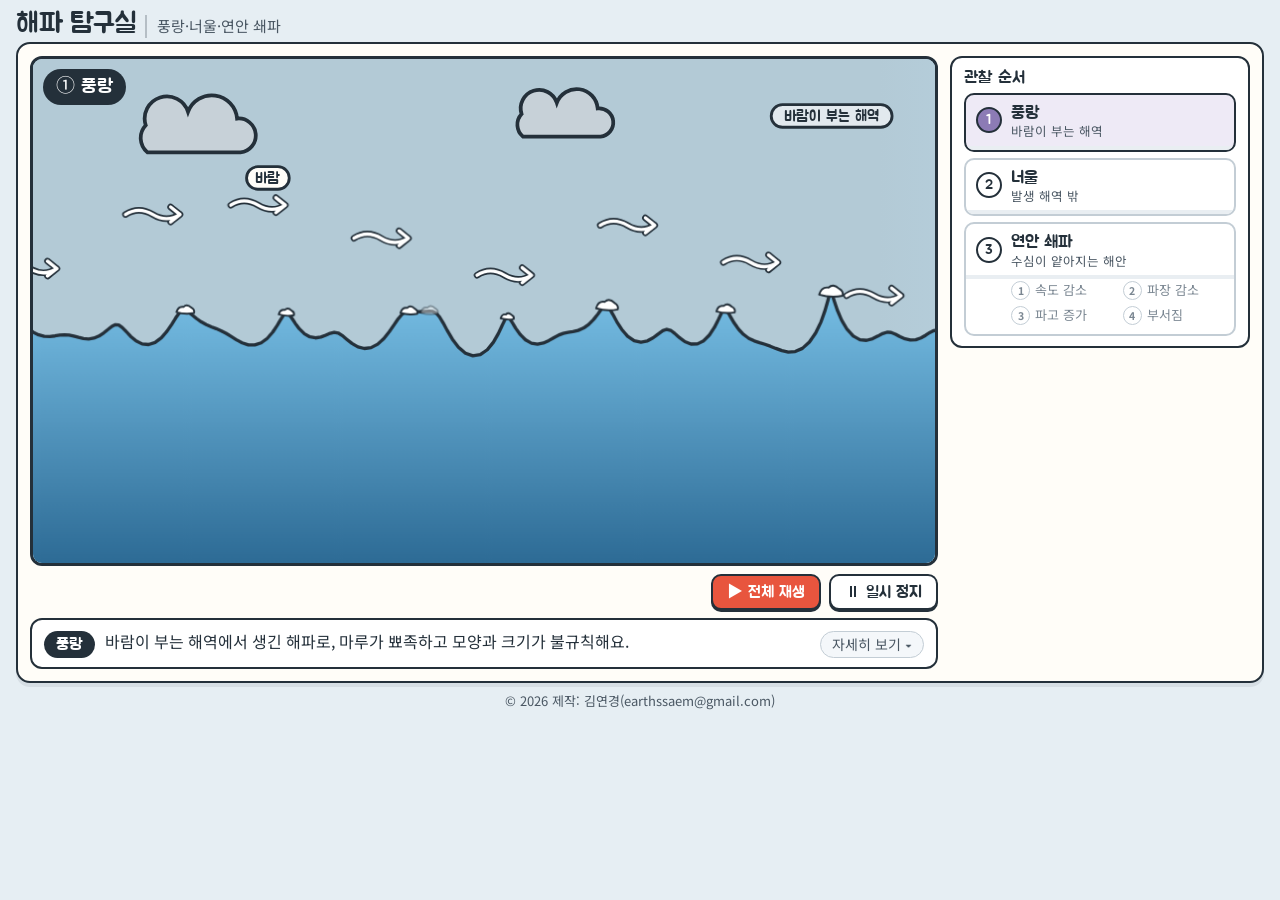
==== commit e8ed5e87: "풍랑·너울·연안 쇄파 탭: 현재 파장만 마루 꼭대기에서 재고, ③ 전환 때 이름표가 밀려 잘리던 문제 수정 - 파장: 그려진 A·B 마루 꼭대기에서 수직 보조선을 올려 사이를 양방" ====
--- a/standalone/tab3.html
+++ b/standalone/tab3.html
@@ -343,7 +343,7 @@
   const viewAt = s => { const e = sm(START[2], START[2] + P3, s), z = 1 + (Z3 - 1) * e; return [0, VY3 * e, 960 / z, 540 / z]; }; // ③으로 이동하는 동안만 바뀌고 그 뒤 고정
   const stageAt = s => s < START[1] ? 0 : s < START[2] ? 1 : 2;
   /* ③ 관찰: 뒤 마루 B 가 화면 왼쪽(XIN)에 들어올 때 시작. 앞 마루 A 가 X1·X2 에 오면 강조를 속도 → 파장 → 파고로 옮김 */
-  const XIN = CAM3 + 20, X1 = XS - 400, X2 = XS - 280;
+  const XIN = CAM3 + 40, X1 = XS - 400, X2 = XS - 280;
   /* 쇄파: 마루가 BK0 에서 BK1 로 가는 동안 마루 끝이 앞으로 뻗어 떨어짐 (진행도 b = 0 → 1, 닿는 순간 b ≈ .78) */
   const BK0 = XB - 16, BK1 = XB + 30, brk = x => (x - BK0) / (BK1 - BK0);
 
@@ -359,14 +359,9 @@
   const cloud = (x, y, s, fill) => E('path', { d: 'M0 0 a26 26 0 0 1 50 -16 a30 30 0 0 1 58 8 a20 20 0 0 1 4 40 l-110 0 a22 22 0 0 1 -2 -32 Z', fill, stroke: INK, 'stroke-width': 4 / s, transform: `translate(${x},${y}) scale(${s})` });
   const clouds = E('g'); svg.appendChild(clouds);      // 흰 구름 두 개, 작게 (카메라의 50%)
   [[1130, 70, .6], [1800, 62, .55]].forEach(([x, y, s]) => clouds.appendChild(cloud(x, y, s, '#fff')));
-  const back = E('g'); svg.appendChild(back);           // 바다에 붙은 것: 먹구름·경계·이름표 (100%)
+  const back = E('g'); svg.appendChild(back);           // 바다에 붙은 것: 먹구름·경계 (100%)
   [[120, 72, .9], [520, 60, .75], [1000, 80, .9]].forEach(([x, y, s]) => back.appendChild(cloud(x, y, s, '#C7D1D8')));
   back.appendChild(E('path', { d: `M${XW} 40 L${XW} ${Y0 - 50}`, stroke: INK, 'stroke-width': 2, 'stroke-dasharray': '8 7', opacity: .45 }));
-  const addPill = (parent, text, x, y, o) => { const p = pill(text, o); p.move(x, y); parent.appendChild(p.g); return p; };
-  addPill(back, TX.wind, 250, 128, { fs: 16, pad: 8 });
-  addPill(back, TX.windZone, 850, 62, { fs: 16, pad: 8, bg: '#E3EAEF' });   // ①·경계 정지 화면용 (경계 정지 때 배지와 겹치지 않게 아래 줄)
-  addPill(back, TX.calmZone, 1350, 30, { fs: 16, pad: 8 });                 // 경계 정지 화면용
-  addPill(back, TX.calmZone, 2050, 30, { fs: 16, pad: 8 });                 // ② 화면용
   const winds = []; for (let i = 0; i < 9; i++) winds.push({ off: i * 131, y: 160 + (i * 37) % 95 });
 
   /* ---- 캔버스 (수면·거품·물마루·바람 화살표·해저·해안): 배율은 1.5배까지, 느리면 더 낮춤 ---- */
@@ -397,6 +392,22 @@
 
   /* ---- 앞 SVG (화면 좌표 0~960 × 0~540, 확대와 무관): 추적 표시·측정선·라벨 ---- */
   const svgF = E('svg', { viewBox: '0 0 960 540', preserveAspectRatio: 'xMidYMid slice' }); cv.after(svgF);
+  /* 해역 이름표: 바다(world x)에 붙어 카메라와 함께 옆으로 움직이지만 높이·크기는 화면 기준으로 고정 (③으로 갈 때 확대·화면 내림에 밀려 잘리지 않게).
+     화면 가장자리에 닿기 전에 서서히 숨기고, ③으로 이동하기 시작하면 숨김 */
+  const zoneG = E('g'); svgF.appendChild(zoneG);
+  const zones = [[TX.wind, 250, 128], [TX.windZone, 850, 62, '#E3EAEF'], [TX.calmZone, 1350, 30], [TX.calmZone, 2050, 30]].map(([s, x, y, bg]) => {
+    const p = pill(s, { fs: 16, pad: 8, bg }); zoneG.appendChild(p.g); return { p, x, y, hw: textW(s, 16) / 2 + 8 };
+  });
+  function placeZones() {
+    const out = 1 - sm(START[2], START[2] + 1.2, tau);
+    const sky = (1 - sm(START[2] + .5, START[2] + 3, tau)).toFixed(2); // 구름도 화면을 내리는 동안 위로 잘려 나가지 않게 서서히 숨김
+    if (clouds.getAttribute('opacity') !== sky) { clouds.setAttribute('opacity', sky); back.setAttribute('opacity', sky); }
+    for (const z of zones) {
+      const sx = toX(z.x - camX), o = out * clamp((sx - z.hw - 6) / 40, 0, 1) * clamp((954 - sx - z.hw) / 40, 0, 1), k = o.toFixed(2) + f1(sx);
+      if (k === z.k) continue; z.k = k;                // 카메라가 멈춰 있으면 건드리지 않음
+      fade(z.p.g, o); if (o > .01) z.p.move(f1(sx), z.y);
+    }
+  }
   const ann = E('g'); svgF.appendChild(ann);
   const THIN = { stroke: INK, 'stroke-width': 1.5, fill: 'none', opacity: .55 };                 // 보조선: 가늘고 옅게
   const DASH = { stroke: GREY, 'stroke-width': 2.5, fill: 'none', 'stroke-dasharray': '5 4' };  // 처음 값
@@ -406,24 +417,32 @@
   const mark = (letter, fill, color) => E('g', {}, [E('circle', { r: 11, fill, stroke: INK, 'stroke-width': 2 }), E('text', { 'text-anchor': 'middle', y: 5.5, 'font-family': 'Jua', 'font-size': 15, fill: color, text: letter })]);
   const mkA = mark(TX.a, ACC, '#fff'), mkB = mark(TX.b, '#fff', INK); // 관찰하는 두 마루 (앞 A · 뒤 B): 물 입자가 아니라 마루의 위치
   // 속도: 같은 시간 간격(DT)마다 마루가 있던 자리를 점으로 NT 개만 남김 (오래될수록 옅게) → 점 사이 거리 = 같은 시간 동안 나아간 거리
-  const DT = 1, NT = 3;
+  const DT = 1, NT = 3, MKX = -15, MKY = -26;  // MKX·MKY: 마루 꼭대기에서 A·B 표시까지 (왼쪽 위, 보조선·마루를 가리지 않게)
   const gDot = E('g'), dotTr = [E('polyline', { ...THIN, stroke: ACC, opacity: .8 }), E('polyline', { ...THIN, opacity: .8 })];
   const dots = [0, 1].map(j => Array.from({ length: NT }, () => E('circle', { r: 4.5, fill: j ? '#fff' : ACC, stroke: INK, 'stroke-width': 1.5 })));
   const dotNote = txt(TX.dots, { fs: 14, anchor: 'start' });
   gDot.append(...dotTr, ...dots[0], ...dots[1], dotNote);
-  // 파장: A·B 에서 올린 수직 보조선 + 사이의 양방향 화살표(현재), 그 위에 관찰 시작 때의 거리(점선, B 에서 시작), 이름은 화살표 중앙 위
-  const gLen = E('g'), lenGuide = E('path', THIN), lenNow = E('path', SOLID), lenFirst = E('path', DASH), lenFirstT = txt(TX.first, { fs: 13, fill: GREY, anchor: 'start' });
-  const lenLabel = txt(TX.length, { fill: ACC });
-  gLen.append(lenGuide, lenFirst, lenNow, lenFirstT, lenLabel);
+  // 파장: A·B 의 실제 마루 꼭대기에서 올린 수직 보조선 + 사이의 양방향 화살표(현재 파장만), 이름은 화살표 중앙 위
+  const gLen = E('g'), lenGuide = E('path', THIN), lenNow = E('path', SOLID), lenLabel = txt(TX.length, { fill: ACC });
+  gLen.append(lenGuide, lenNow, lenLabel);
   // 파고: A 의 골(A·B 사이) ~ 마루 세로 양방향 화살표 + 가로 보조선, 이름은 옆
   const gHt = E('g'), htGuide = E('path', THIN), htNow = E('path', SOLID), htLabel = txt(TX.height, { fill: ACC, anchor: 'end' });
   gHt.append(htGuide, htNow, htLabel);
-  // 파고 비교 영역 (오른쪽 위, 위치·배율 고정): 관찰 시작(옅게)·현재(강조색)를 그림과 같은 배율(1:1), 같은 아래 기준으로 나란히
-  const CMP = { x: 818, y: 14, w: 128, h: 112, base: 92 }, CMPX = [CMP.x + 38, CMP.x + 92], BARW = 24;
-  const gCmp = E('g'), barS = E('rect', { width: BARW, fill: '#C3CDD5', stroke: GREY, 'stroke-width': 1.5 }), barN = E('rect', { width: BARW, fill: ACC, stroke: INK, 'stroke-width': 1.5 });
-  gCmp.append(E('rect', { x: CMP.x, y: CMP.y, width: CMP.w, height: CMP.h, rx: 10, fill: '#FFFDF8', opacity: .92, stroke: INK, 'stroke-width': 1.5 }),
-    E('path', { d: `M${CMP.x + 12} ${CMP.base}L${CMP.x + CMP.w - 12} ${CMP.base}`, stroke: INK, 'stroke-width': 1.5 }), barS, barN);
-  [TX.start, TX.now].forEach((s, i) => gCmp.appendChild(attr(txt(s, { fs: 13, fill: i ? ACC : GREY }), { x: CMPX[i] + BARW / 2, y: CMP.base + 18 })));
+  /* 비교 영역 (오른쪽 위, 위치 고정): 파장 단계에는 처음·현재 파장(가로 막대, 같은 시작점·같은 축척),
+     파고 단계에는 관찰 시작·현재 파고(세로 막대, 그림과 같은 배율·같은 아래 기준). 처음 값은 옅게, 현재 값은 강조색 */
+  const CMP = { x: 818, y: 14, w: 128, h: 112 }, KL = .36;        // KL: 파장 막대 축척 (화면 거리 × KL, 처음·현재 공통·고정)
+  const gCmp = E('g'), cmpTitle = s => attr(txt(s, { fs: 14, fill: INK }), { x: CMP.x + CMP.w / 2, y: CMP.y + 19 });
+  gCmp.append(E('rect', { x: CMP.x, y: CMP.y, width: CMP.w, height: CMP.h, rx: 10, fill: '#FFFDF8', opacity: .92, stroke: INK, 'stroke-width': 1.5 }));
+  const LX = CMP.x + 44, LROW = [CMP.y + 50, CMP.y + 84], BARH = 13;              // 파장 막대: 같은 시작점 LX, 줄마다 위치
+  const gCmpL = E('g'), lenS = E('rect', { x: LX, height: BARH, fill: '#C3CDD5', stroke: GREY, 'stroke-width': 1.5 }), lenN = E('rect', { x: LX, height: BARH, fill: ACC, stroke: INK, 'stroke-width': 1.5 });
+  attr(lenS, { y: LROW[0] - BARH / 2 }); attr(lenN, { y: LROW[1] - BARH / 2 });
+  gCmpL.append(cmpTitle(TX.length), E('path', { d: `M${LX} ${LROW[0] - 14}L${LX} ${LROW[1] + 14}`, stroke: INK, 'stroke-width': 1.5 }), lenS, lenN);
+  [TX.first, TX.now].forEach((s, i) => gCmpL.appendChild(attr(txt(s, { fs: 13, fill: i ? ACC : GREY, anchor: 'end' }), { x: LX - 7, y: LROW[i] + 5 })));
+  const HBASE = CMP.y + 90, CMPX = [CMP.x + 38, CMP.x + 92], BARW = 24;           // 파고 막대: 같은 아래 기준 HBASE
+  const gCmpH = E('g'), barS = E('rect', { width: BARW, fill: '#C3CDD5', stroke: GREY, 'stroke-width': 1.5 }), barN = E('rect', { width: BARW, fill: ACC, stroke: INK, 'stroke-width': 1.5 });
+  gCmpH.append(cmpTitle(TX.height), E('path', { d: `M${CMP.x + 12} ${HBASE}L${CMP.x + CMP.w - 12} ${HBASE}`, stroke: INK, 'stroke-width': 1.5 }), barS, barN);
+  [TX.start, TX.now].forEach((s, i) => gCmpH.appendChild(attr(txt(s, { fs: 13, fill: i ? ACC : GREY }), { x: CMPX[i] + BARW / 2, y: HBASE + 16 })));
+  gCmp.append(gCmpL, gCmpH);
   ann.append(gDot, gLen, gHt, gCmp, mkB, mkA);
   const dArrowV = (x, y1, y2) => `M${f1(x)} ${f1(y1)}L${f1(x)} ${f1(y2)}M${f1(x - 6)} ${f1(y1 + 8)}L${f1(x)} ${f1(y1)}L${f1(x + 6)} ${f1(y1 + 8)}M${f1(x - 6)} ${f1(y2 - 8)}L${f1(x)} ${f1(y2)}L${f1(x + 6)} ${f1(y2 - 8)}`;
   const f1 = v => v.toFixed(1);
@@ -665,12 +684,14 @@
     const on = !!cA && state !== 'end' && !svg.dataset.bare;
     ann.style.display = svg.dataset.bare ? 'none' : '';
     const ax = on ? toX(cA.x) : 0, ay = on ? toY(cA.y) : 0, bx = cB ? toX(cB.x) : 0, by = cB ? toY(cB.y) : 0;
-    // 마루 표시: A 는 부서져 해안에 닿을 때까지, B 는 파장을 볼 때까지
-    show(mkA, on); if (on) mkA.setAttribute('transform', `translate(${f1(ax)},${f1(ay - 20)})`);
-    const oB = on && cB ? 1 - sm(track.t2, track.t2 + .8, t) : 0; fade(mkB, oB);
-    if (oB > .01) mkB.setAttribute('transform', `translate(${f1(bx)},${f1(by - 20)})`);
+    // 마루 표시: 마루 꼭대기의 왼쪽 위(MKX·MKY)에 두어 마루와 측정선을 가리지 않음. A 는 부서져 해안에 닿을 때까지, B 는 파장을 볼 때까지
+    const mk = (el, x, y) => el.setAttribute('transform', `translate(${f1(clamp(x + MKX, 14, 946))},${f1(Math.max(y + MKY, 64))})`);
+    show(mkA, on); if (on) mk(mkA, ax, ay);
+    const out = (te, tt) => 1 - sm(te - .45, te, tt), inn = (te, tt) => sm(te, te + .45, tt); // 강조 바꾸기: 앞 표시가 사라진 뒤 다음 표시가 나타남
+    const oB = on && cB ? out(track.t2, t) : 0; fade(mkB, oB);
+    if (oB > .01) mk(mkB, bx, by);
     // 속도: 같은 시간 간격의 점 (A·B 각각 최근 NT 개, 오래될수록 옅게)
-    const oD = on ? 1 - sm(track.t1, track.t1 + 1, t) : 0; fade(gDot, oD);
+    const oD = on ? out(track.t1, t) : 0; fade(gDot, oD);
     if (oD > .01) {
       const k1 = Math.floor((t - track.tin) / DT);
       [track.nA, track.nB].forEach((n, j) => {
@@ -678,24 +699,27 @@
         dots[j].forEach((el, q) => {
           const k = k1 - q; if (k < 0) { show(el, false); return; }
           const tk = track.tin + k * DT, [x, y] = crestScr(n, tk);
-          show(el, true); attr(el, { cx: f1(x), cy: f1(y - 20), opacity: (1 - .75 * (t - tk) / (NT * DT)).toFixed(2) }); // 표시(A·B)가 있던 높이 그대로
-          pts.push(f1(x) + ',' + f1(y - 20));
+          show(el, true); attr(el, { cx: f1(x + MKX), cy: f1(y + MKY), opacity: (1 - .75 * (t - tk) / (NT * DT)).toFixed(2) }); // 표시(A·B)가 있던 자리 그대로
+          pts.push(f1(x + MKX) + ',' + f1(y + MKY));
         });
         dotTr[j].setAttribute('points', pts.join(' '));
       });
       place(dotNote, 16, 72);
     }
-    // 파장: 같은 A·B 사이의 수평 거리 (현재 = 실선 화살표, 관찰 시작 = 점선)
-    const oL = on && cB ? sm(track.t1 - .3, track.t1 + .3, t) * (1 - sm(track.t2, track.t2 + .8, t)) : 0; fade(gLen, oL);
+    // 파장: 그림에 그려진 A·B 의 마루 꼭대기에서 올린 수직 보조선 사이의 거리 (현재 파장만, 처음과의 비교는 비교 영역에서)
+    const oL = on && cB ? inn(track.t1, t) * out(track.t2, t) : 0; fade(gLen, oL);
     if (oL > .01) {
-      const yt = Math.max(60, Math.min(ay, by) - 50), L0 = track.L0 * 960 / view[2];
-      lenGuide.setAttribute('d', `M${f1(ax)} ${f1(ay - 33)}L${f1(ax)} ${f1(yt - 40)}M${f1(bx)} ${f1(by - 33)}L${f1(bx)} ${f1(yt - 40)}`);
+      const yt = Math.max(84, Math.min(ay, by) - 46);   // 화살표 높이: 위 배지·화면 끝과 겹치지 않게 (이름은 그 위)
+      lenGuide.setAttribute('d', `M${f1(ax)} ${f1(ay - 3)}L${f1(ax)} ${f1(yt - 8)}M${f1(bx)} ${f1(by - 3)}L${f1(bx)} ${f1(yt - 8)}`);
       lenNow.setAttribute('d', arrowD(bx, yt, ax, yt, 8));
-      lenFirst.setAttribute('d', `M${f1(bx)} ${f1(yt - 34)}L${f1(bx + L0)} ${f1(yt - 34)}`);
-      place(lenFirstT, bx + L0 + 6, yt - 30); place(lenLabel, (ax + bx) / 2, yt - 9);
-    }
+      place(lenLabel, (ax + bx) / 2, yt - 9);
+    }
+    // 비교 영역: 파장 단계에서 나타나 파고 단계까지 같은 자리를 씀
+    const oC = on ? inn(track.t1, t) * out(track.ts0, t) : 0; fade(gCmp, oC);
+    const oCL = on && cB ? out(track.t2, t) : 0; fade(gCmpL, oCL); fade(gCmpH, on ? inn(track.t2, t) : 0);
+    if (oC > .01 && oCL > .01) { attr(lenS, { width: f1(track.L0 * 960 / view[2] * KL) }); attr(lenN, { width: f1(Math.max(0, ax - bx) * KL) }); } // 처음은 고정, 현재는 그려진 두 마루 사이 거리
     // 파고: A 의 마루 ~ A·B 사이의 골 (관찰하는 마루에 대응하는 인접 골), 비교 영역은 그림과 같은 배율·같은 아래 기준
-    const oH = on ? sm(track.t2 - .3, track.t2 + .3, t) * (1 - sm(track.ts0, track.ts0 + .6, t)) : 0; fade(gHt, oH); fade(gCmp, oH);
+    const oH = on ? inn(track.t2, t) * out(track.ts0, t) : 0; fade(gHt, oH);
     if (oH > .01) {
       let it = -1, worst = -1e9;
       for (let i = cB ? cB.i : Math.max(1, cA.i - 40); i < cA.i; i++) if (SY[i] > worst) { worst = SY[i]; it = i; }
@@ -706,7 +730,7 @@
         place(htLabel, hx - 9, (ay + ty) / 2 + 7);
       }
       const hS = track.H0 * 540 / view[3], hN = heightOf(track.nA, t) * 540 / view[3];
-      attr(barS, { x: CMPX[0], y: f1(CMP.base - hS), height: f1(hS) }); attr(barN, { x: CMPX[1], y: f1(CMP.base - hN), height: f1(hN) });
+      attr(barS, { x: CMPX[0], y: f1(HBASE - hS), height: f1(hS) }); attr(barN, { x: CMPX[1], y: f1(HBASE - hN), height: f1(hN) });
     }
     if (ph !== phase) {
       phase = ph;
@@ -735,7 +759,7 @@
       mid.setAttribute('transform', `translate(${(-camX * PAR_MID).toFixed(1)},0)`); clouds.setAttribute('transform', `translate(${(-camX * PAR_MID).toFixed(1)},0)`);
     }
     if (dt > 0 && dt < .1) watchFps(dt);
-    surface(); whitecaps(dt); setViewBox(); drawCanvas(); annotate(); syncProgress();
+    surface(); whitecaps(dt); setViewBox(); drawCanvas(); placeZones(); annotate(); syncProgress();
   }
 
   /* ---- 관찰 순서 카드·버튼·해설 ---- */
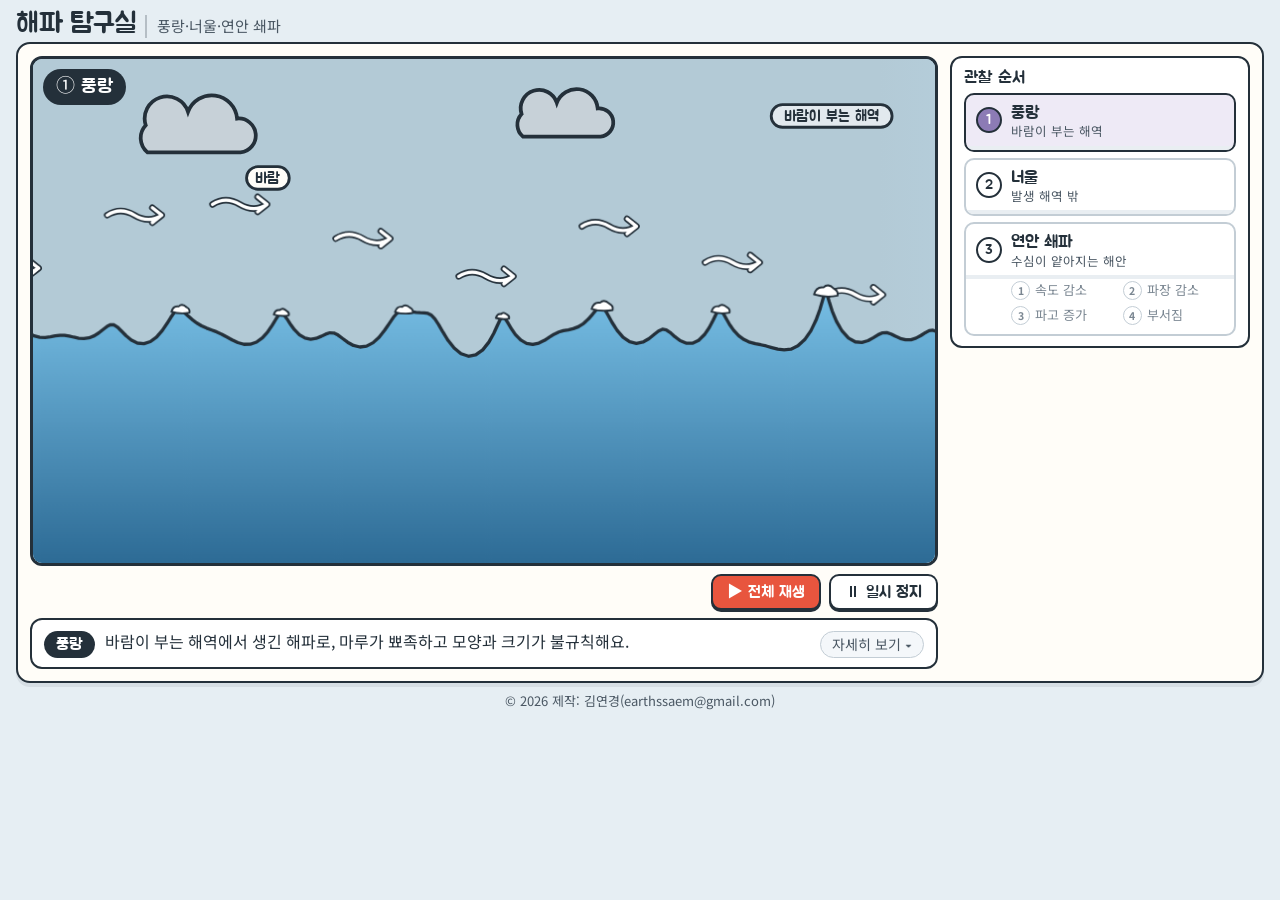
==== commit 8d48d9ca: "풍랑·너울·연안 쇄파 탭: 막대 비교 대신 잠깐 멈춰 처음과 지금을 비교 - 움직이는 동안 따라다니던 A·B 파장 측정선과 오른쪽 위 비교 막대를 없앰 - 파장 감소 끝에 3.5초" ====
--- a/standalone/tab3.html
+++ b/standalone/tab3.html
@@ -238,7 +238,7 @@
     /* 그림 안 이름표 */
     wind: '바람', windZone: '바람이 부는 해역', calmZone: '발생 해역 밖',
     a: 'A', b: 'B', dots: '점: 같은 시간 간격마다 마루가 있던 자리',
-    length: '파장', height: '파고', first: '처음', start: '관찰 시작', now: '현재',
+    firstLen: '처음 파장', nowLen: '지금 파장', firstH: '처음', nowH: '지금', hold: '잠깐 멈춤 · 처음과 지금을 비교해 보세요',
     /* 재생 버튼 */
     play: '▶ 전체 재생', replay: '↺ 다시 재생',
     /* 단계별 해설 (①·②, 그리고 ③으로 카메라가 이동하는 동안) — 기본 설명은 최대 2문장, 이유·수식은 <small>(자세히 보기) */
@@ -413,7 +413,7 @@
   const DASH = { stroke: GREY, 'stroke-width': 2.5, fill: 'none', 'stroke-dasharray': '5 4' };  // 처음 값
   const SOLID = { stroke: ACC, 'stroke-width': 4, fill: 'none', 'stroke-linecap': 'round', 'stroke-linejoin': 'round' }; // 현재 값
   const txt = (s, o = {}) => E('text', { 'font-family': 'Jua', 'font-size': o.fs || 19, fill: o.fill || INK, 'text-anchor': o.anchor || 'middle', 'paint-order': 'stroke', stroke: '#FFFDF8', 'stroke-width': 2.5, 'stroke-opacity': .8, 'stroke-linejoin': 'round', text: s });
-  const place = (el, x, y) => attr(el, { x: f1(clamp(x, 14, 946)), y: f1(clamp(y, 24, 526)) }); // 확대돼도 글자가 화면 밖으로 나가지 않게
+  const place = (el, x, y) => { sa(el, 'x', f1(clamp(x, 14, 946))); sa(el, 'y', f1(clamp(y, 24, 526))); }; // 확대돼도 글자가 화면 밖으로 나가지 않게
   const mark = (letter, fill, color) => E('g', {}, [E('circle', { r: 11, fill, stroke: INK, 'stroke-width': 2 }), E('text', { 'text-anchor': 'middle', y: 5.5, 'font-family': 'Jua', 'font-size': 15, fill: color, text: letter })]);
   const mkA = mark(TX.a, ACC, '#fff'), mkB = mark(TX.b, '#fff', INK); // 관찰하는 두 마루 (앞 A · 뒤 B): 물 입자가 아니라 마루의 위치
   // 속도: 같은 시간 간격(DT)마다 마루가 있던 자리를 점으로 NT 개만 남김 (오래될수록 옅게) → 점 사이 거리 = 같은 시간 동안 나아간 거리
@@ -422,33 +422,29 @@
   const dots = [0, 1].map(j => Array.from({ length: NT }, () => E('circle', { r: 4.5, fill: j ? '#fff' : ACC, stroke: INK, 'stroke-width': 1.5 })));
   const dotNote = txt(TX.dots, { fs: 14, anchor: 'start' });
   gDot.append(...dotTr, ...dots[0], ...dots[1], dotNote);
-  // 파장: A·B 의 실제 마루 꼭대기에서 올린 수직 보조선 + 사이의 양방향 화살표(현재 파장만), 이름은 화살표 중앙 위
-  const gLen = E('g'), lenGuide = E('path', THIN), lenNow = E('path', SOLID), lenLabel = txt(TX.length, { fill: ACC });
+  /* 처음·지금 비교: 움직이는 동안에는 측정선을 그리지 않고, 잠깐 멈춘 화면에서 '처음'(관찰 시작 때, 회색)과 '지금'(빨강)을 나란히 보여 줌.
+     처음 값은 관찰 시작 시각의 수면 식으로 다시 계산 (어느 장면에서 시작해도 같음) */
+  const FIRST = { stroke: GREY, 'stroke-width': 3, fill: 'none', 'stroke-linecap': 'round', 'stroke-linejoin': 'round' };
+  const ghost = letter => E('g', {}, [E('circle', { r: 11, fill: '#FFFDF8', stroke: GREY, 'stroke-width': 2, 'stroke-dasharray': '3 2.5' }), E('text', { 'text-anchor': 'middle', y: 5.5, 'font-family': 'Jua', 'font-size': 15, fill: GREY, text: letter })]);
+  // 파장: 처음(관찰 시작 때 A·B 마루 꼭대기 자리, 회색 점) · 지금(빨강) 을 같은 높이의 양방향 화살표로, 이름은 화살표 중앙 위
+  const gLen0 = E('g'), len0Guide = E('path', { ...THIN, stroke: GREY, opacity: .9 }), len0Dot = E('path', { fill: GREY }), len0 = E('path', FIRST), len0T = txt(TX.firstLen, { fill: GREY, fs: 17 }), gA0 = ghost(TX.a), gB0 = ghost(TX.b);
+  gLen0.append(len0Guide, len0Dot, len0, len0T, gB0, gA0);
+  const gLen = E('g'), lenGuide = E('path', THIN), lenNow = E('path', SOLID), lenLabel = txt(TX.nowLen, { fill: ACC, fs: 17 });
   gLen.append(lenGuide, lenNow, lenLabel);
-  // 파고: A 의 골(A·B 사이) ~ 마루 세로 양방향 화살표 + 가로 보조선, 이름은 옆
-  const gHt = E('g'), htGuide = E('path', THIN), htNow = E('path', SOLID), htLabel = txt(TX.height, { fill: ACC, anchor: 'end' });
-  gHt.append(htGuide, htNow, htLabel);
-  /* 비교 영역 (오른쪽 위, 위치 고정): 파장 단계에는 처음·현재 파장(가로 막대, 같은 시작점·같은 축척),
-     파고 단계에는 관찰 시작·현재 파고(세로 막대, 그림과 같은 배율·같은 아래 기준). 처음 값은 옅게, 현재 값은 강조색 */
-  const CMP = { x: 818, y: 14, w: 128, h: 112 }, KL = .36;        // KL: 파장 막대 축척 (화면 거리 × KL, 처음·현재 공통·고정)
-  const gCmp = E('g'), cmpTitle = s => attr(txt(s, { fs: 14, fill: INK }), { x: CMP.x + CMP.w / 2, y: CMP.y + 19 });
-  gCmp.append(E('rect', { x: CMP.x, y: CMP.y, width: CMP.w, height: CMP.h, rx: 10, fill: '#FFFDF8', opacity: .92, stroke: INK, 'stroke-width': 1.5 }));
-  const LX = CMP.x + 44, LROW = [CMP.y + 50, CMP.y + 84], BARH = 13;              // 파장 막대: 같은 시작점 LX, 줄마다 위치
-  const gCmpL = E('g'), lenS = E('rect', { x: LX, height: BARH, fill: '#C3CDD5', stroke: GREY, 'stroke-width': 1.5 }), lenN = E('rect', { x: LX, height: BARH, fill: ACC, stroke: INK, 'stroke-width': 1.5 });
-  attr(lenS, { y: LROW[0] - BARH / 2 }); attr(lenN, { y: LROW[1] - BARH / 2 });
-  gCmpL.append(cmpTitle(TX.length), E('path', { d: `M${LX} ${LROW[0] - 14}L${LX} ${LROW[1] + 14}`, stroke: INK, 'stroke-width': 1.5 }), lenS, lenN);
-  [TX.first, TX.now].forEach((s, i) => gCmpL.appendChild(attr(txt(s, { fs: 13, fill: i ? ACC : GREY, anchor: 'end' }), { x: LX - 7, y: LROW[i] + 5 })));
-  const HBASE = CMP.y + 90, CMPX = [CMP.x + 38, CMP.x + 92], BARW = 24;           // 파고 막대: 같은 아래 기준 HBASE
-  const gCmpH = E('g'), barS = E('rect', { width: BARW, fill: '#C3CDD5', stroke: GREY, 'stroke-width': 1.5 }), barN = E('rect', { width: BARW, fill: ACC, stroke: INK, 'stroke-width': 1.5 });
-  gCmpH.append(cmpTitle(TX.height), E('path', { d: `M${CMP.x + 12} ${HBASE}L${CMP.x + CMP.w - 12} ${HBASE}`, stroke: INK, 'stroke-width': 1.5 }), barS, barN);
-  [TX.start, TX.now].forEach((s, i) => gCmpH.appendChild(attr(txt(s, { fs: 13, fill: i ? ACC : GREY }), { x: CMPX[i] + BARW / 2, y: HBASE + 16 })));
-  gCmp.append(gCmpL, gCmpH);
-  ann.append(gDot, gLen, gHt, gCmp, mkB, mkA);
+  // 파고: 지금 A(빨강 화살표: 마루 ~ A·B 사이 골)에 처음 A 의 마루 모양(회색 점선)을 같은 골 높이로 겹치고, 그 옆에 처음 파고(회색 화살표)
+  const gHt = E('g'), htGhost = E('path', { stroke: GREY, 'stroke-width': 2.5, fill: 'none', 'stroke-dasharray': '6 5', 'stroke-linejoin': 'round' }), htBase = E('path', THIN), htFirst = E('path', FIRST), htNow = E('path', SOLID);
+  const htFirstT = txt(TX.firstH, { fill: GREY, fs: 17 }), htLabel = txt(TX.nowH, { fill: ACC, fs: 17 });
+  gHt.append(htGhost, htBase, htFirst, htNow, htFirstT, htLabel);
+  const holdNote = txt(TX.hold, { fs: 16, fill: INK });                  // 잠깐 멈춤 안내 (화면 위 가운데, 고정)
+  ann.append(gDot, gLen0, gLen, gHt, mkB, mkA, holdNote);
   const dArrowV = (x, y1, y2) => `M${f1(x)} ${f1(y1)}L${f1(x)} ${f1(y2)}M${f1(x - 6)} ${f1(y1 + 8)}L${f1(x)} ${f1(y1)}L${f1(x + 6)} ${f1(y1 + 8)}M${f1(x - 6)} ${f1(y2 - 8)}L${f1(x)} ${f1(y2)}L${f1(x + 6)} ${f1(y2 - 8)}`;
   const f1 = v => v.toFixed(1);
+  const sa = (el, k, v) => { if (el.getAttribute(k) !== v) el.setAttribute(k, v); }; // 값이 바뀔 때만 씀 (멈춤 중 같은 값을 다시 써서 레이아웃을 다시 계산하지 않게)
 
   /* ---- 상태 ---- */
   let t = 0, tau = 0, state = 'idle', stage = -1, camX = 0, track = null, phase = -1, OFF = 0, zoom = '', view = [0, 0, 960, 540];
+  const FREEZE = [3.5, 3.5];       // 처음·지금 비교를 위해 잠깐 멈추는 시간 (벽시계 s): [파장 비교, 파고 비교]
+  let hold = 0, hk = -1, holdT = 0; // 남은 멈춤 시간, 멈춤 번호(-1: 아님), 멈춘 뒤 흐른 시간
   const OBS = .8, SLOW = .65; // ③ 관찰 중 재생 속도, 관찰 마루가 넘어지는 동안은 그 SLOW 배 (수면·거품·표시·설명·막대 모두 같은 시간 기준)
   const toX = x => (x - view[0]) * 960 / view[2], toY = y => (y - view[1]) * 540 / view[3]; // 캔버스 좌표 → 앞 SVG(화면) 좌표
 
@@ -464,6 +460,8 @@
     const nB = Math.floor((at(PHI, XIN) + PH0 - OM * (te + .3)) / TAU), nA = nB + 1;
     const tin = tOf(nB, XIN);
     track = { nA, nB, tin, t1: tOf(nA, X1), t2: tOf(nA, X2), ts0: tOf(nA, BK0 - 6), ts1: tOf(nA, BK1 + 4), ta: tOf(nA, BK1 + 16) };
+    track.stops = [track.t2 - .05, tOf(nA, BK0 - 14)]; track.fi = 0; track.seen = [false, false]; // 잠깐 멈춤: 파장 단계 끝 · 부서지기 직전
+    hold = 0; hk = -1;
     track.L0 = xOf(nA, tin) - xOf(nB, tin);             // 관찰 시작 때 A·B 사이 거리
     track.H0 = heightOf(nA, tin);                       // 관찰 시작 때 A 의 파고
     track.tEnd = tOf(nA, XS - 40) + 2;
@@ -671,7 +669,7 @@
 
   /* ---- ③ 관찰 표시 (화면 좌표): 물리량은 계산대로 함께 변하고, 강조만 속도·이동 거리 → 마루 사이 간격 → 파고 → 부서짐 순서 ---- */
   const show = (g, on) => { const v = on ? '' : 'none'; if (g.style.display !== v) g.style.display = v; };
-  const fade = (g, o) => { show(g, o > .01); if (o > .01) g.setAttribute('opacity', o.toFixed(2)); };
+  const fade = (g, o) => { show(g, o > .01); if (o > .01) sa(g, 'opacity', o.toFixed(2)); };
   /* 시각 tt 의 마루 n 꼭대기 (화면 좌표, 수면과 같은 식) — 지나간 시각의 점을 찍을 때 */
   const crestScr = (n, tt) => { const x = xOf(n, tt); return [toX(x - camX + at(LEAN, x) * 1.415 / at(KK, x)), toY(Y0 - crestEta(x))]; };
   function annotate() {
@@ -685,10 +683,10 @@
     ann.style.display = svg.dataset.bare ? 'none' : '';
     const ax = on ? toX(cA.x) : 0, ay = on ? toY(cA.y) : 0, bx = cB ? toX(cB.x) : 0, by = cB ? toY(cB.y) : 0;
     // 마루 표시: 마루 꼭대기의 왼쪽 위(MKX·MKY)에 두어 마루와 측정선을 가리지 않음. A 는 부서져 해안에 닿을 때까지, B 는 파장을 볼 때까지
-    const mk = (el, x, y) => el.setAttribute('transform', `translate(${f1(clamp(x + MKX, 14, 946))},${f1(Math.max(y + MKY, 64))})`);
+    const mk = (el, x, y) => sa(el, 'transform', `translate(${f1(clamp(x + MKX, 14, 946))},${f1(Math.max(y + MKY, 64))})`);
     show(mkA, on); if (on) mk(mkA, ax, ay);
-    const out = (te, tt) => 1 - sm(te - .45, te, tt), inn = (te, tt) => sm(te, te + .45, tt); // 강조 바꾸기: 앞 표시가 사라진 뒤 다음 표시가 나타남
-    const oB = on && cB ? out(track.t2, t) : 0; fade(mkB, oB);
+    const out = (te, tt) => 1 - sm(te - .45, te, tt); // 강조가 바뀌기 직전에 앞 표시가 사라짐
+    const oB = on && cB ? out(track.t2 + .5, t) : 0; fade(mkB, oB);   // B 는 파장 비교 멈춤이 끝난 뒤 사라짐
     if (oB > .01) mk(mkB, bx, by);
     // 속도: 같은 시간 간격의 점 (A·B 각각 최근 NT 개, 오래될수록 옅게)
     const oD = on ? out(track.t1, t) : 0; fade(gDot, oD);
@@ -702,35 +700,42 @@
           show(el, true); attr(el, { cx: f1(x + MKX), cy: f1(y + MKY), opacity: (1 - .75 * (t - tk) / (NT * DT)).toFixed(2) }); // 표시(A·B)가 있던 자리 그대로
           pts.push(f1(x + MKX) + ',' + f1(y + MKY));
         });
-        dotTr[j].setAttribute('points', pts.join(' '));
+        sa(dotTr[j], 'points', pts.join(' '));
       });
       place(dotNote, 16, 72);
     }
-    // 파장: 그림에 그려진 A·B 의 마루 꼭대기에서 올린 수직 보조선 사이의 거리 (현재 파장만, 처음과의 비교는 비교 영역에서)
-    const oL = on && cB ? inn(track.t1, t) * out(track.t2, t) : 0; fade(gLen, oL);
+    // 잠깐 멈춤 비교의 보이는 정도: 멈추는 동안 나타나고, 다시 움직이면 사라짐 (그 멈춤을 거친 경우만)
+    const cmpO = k => !on ? 0 : hk === k ? clamp(holdT / .4, 0, 1) : track.seen[k] && t >= track.stops[k] ? 1 - sm(track.stops[k], track.stops[k] + .5, t) : 0;
+    fade(holdNote, hk >= 0 && on ? clamp(holdT / .3, 0, 1) : 0); place(holdNote, 480, 36);
+    // 파장: 처음(관찰 시작 때 A·B 자리, 회색) · 지금(빨강) — 같은 높이의 화살표, 양 끝은 각 시각의 마루 꼭대기에서 올린 수직 보조선
+    const oL = cB ? cmpO(0) : 0; fade(gLen0, oL); fade(gLen, oL);
     if (oL > .01) {
-      const yt = Math.max(84, Math.min(ay, by) - 46);   // 화살표 높이: 위 배지·화면 끝과 겹치지 않게 (이름은 그 위)
-      lenGuide.setAttribute('d', `M${f1(ax)} ${f1(ay - 3)}L${f1(ax)} ${f1(yt - 8)}M${f1(bx)} ${f1(by - 3)}L${f1(bx)} ${f1(yt - 8)}`);
-      lenNow.setAttribute('d', arrowD(bx, yt, ax, yt, 8));
-      place(lenLabel, (ax + bx) / 2, yt - 9);
-    }
-    // 비교 영역: 파장 단계에서 나타나 파고 단계까지 같은 자리를 씀
-    const oC = on ? inn(track.t1, t) * out(track.ts0, t) : 0; fade(gCmp, oC);
-    const oCL = on && cB ? out(track.t2, t) : 0; fade(gCmpL, oCL); fade(gCmpH, on ? inn(track.t2, t) : 0);
-    if (oC > .01 && oCL > .01) { attr(lenS, { width: f1(track.L0 * 960 / view[2] * KL) }); attr(lenN, { width: f1(Math.max(0, ax - bx) * KL) }); } // 처음은 고정, 현재는 그려진 두 마루 사이 거리
-    // 파고: A 의 마루 ~ A·B 사이의 골 (관찰하는 마루에 대응하는 인접 골), 비교 영역은 그림과 같은 배율·같은 아래 기준
-    const oH = on ? inn(track.t2, t) * out(track.ts0, t) : 0; fade(gHt, oH);
+      const [xa0, ya0] = crestScr(track.nA, track.tin), [xb0, yb0] = crestScr(track.nB, track.tin), s2 = track.stops[0];
+      const yr = Math.max(84, Math.min(ya0, yb0, crestScr(track.nA, s2)[1], crestScr(track.nB, s2)[1]) - 46);
+      sa(len0Guide, 'd', `M${f1(xa0)} ${f1(ya0)}L${f1(xa0)} ${f1(yr - 8)}M${f1(xb0)} ${f1(yb0)}L${f1(xb0)} ${f1(yr - 8)}`);
+      sa(len0Dot, 'd', [[xa0, ya0], [xb0, yb0]].map(([x, y]) => `M${f1(x - 4)} ${f1(y)}a4 4 0 1 0 8 0a4 4 0 1 0 -8 0`).join(''));
+      sa(len0, 'd', arrowD(xb0, yr, xa0, yr, 8)); place(len0T, (xa0 + xb0) / 2, yr - 9);
+      mk(gA0, xa0, ya0); mk(gB0, xb0, yb0);
+      sa(lenGuide, 'd', `M${f1(ax)} ${f1(ay - 3)}L${f1(ax)} ${f1(yr - 8)}M${f1(bx)} ${f1(by - 3)}L${f1(bx)} ${f1(yr - 8)}`);
+      sa(lenNow, 'd', arrowD(bx, yr, ax, yr, 8)); place(lenLabel, (ax + bx) / 2, yr - 9);
+    }
+    // 파고: 지금 A 의 마루 ~ A·B 사이 골(빨강) + 처음 A 의 마루 모양(회색 점선)을 같은 골 높이에 겹쳐 처음 파고(회색)와 나란히
+    const oH = cmpO(1); fade(gHt, oH);
     if (oH > .01) {
       let it = -1, worst = -1e9;
       for (let i = cB ? cB.i : Math.max(1, cA.i - 40); i < cA.i; i++) if (SY[i] > worst) { worst = SY[i]; it = i; }
       if (it > 0) {
-        const [gx, gy] = vertex(it), ty = toY(gy), hx = ax - 16;
-        htNow.setAttribute('d', dArrowV(hx, ay, ty));
-        htGuide.setAttribute('d', `M${f1(toX(gx) - 6)} ${f1(ty)}L${f1(hx + 8)} ${f1(ty)}M${f1(hx - 8)} ${f1(ay)}L${f1(ax + 6)} ${f1(ay)}`);
-        place(htLabel, hx - 9, (ay + ty) / 2 + 7);
+        const [gx, gy] = vertex(it), ty = toY(gy);
+        // 처음(관찰 시작 때) A 의 마루 모양: 수면 식으로 다시 계산해, 마루를 지금 A 위치·골을 지금 골 높이에 맞춤
+        const xc = xOf(track.nA, track.tin), L = TAU / at(KK, xc), Ft0 = OM * track.tin - PH0, pts = [];
+        for (let x = xc - .55 * L; x <= xc + .3 * L; x += 3) { const th = at(PHI, x) - Ft0, c2 = (1 + Math.cos(th)) / 2, m = at(MM, x); pts.push([x - xc, Hd(x) * (Math.pow(c2, m) - mu(m))]); }
+        const sc = 540 / view[3], top = Math.max(...pts.map(q => q[1])), low = Math.min(...pts.filter(q => q[0] < 0).map(q => q[1])), h0 = (top - low) * sc;
+        sa(htGhost, 'd', pts.map((q, i) => (i ? 'L' : 'M') + f1(ax + q[0] * sc) + ' ' + f1(ty - (q[1] - low) * sc)).join(''));
+        const xr = ax - 20, xg = ax - 62;
+        sa(htNow, 'd', dArrowV(xr, ay, ty)); sa(htFirst, 'd', dArrowV(xg, ty - h0, ty));
+        sa(htBase, 'd', `M${f1(xg - 10)} ${f1(ty)}L${f1(ax + 8)} ${f1(ty)}M${f1(xg - 6)} ${f1(ty - h0)}L${f1(ax)} ${f1(ty - h0)}M${f1(xr - 6)} ${f1(ay)}L${f1(ax)} ${f1(ay)}`);
+        place(htFirstT, xg, ty + 21); place(htLabel, xr, ty + 21);
       }
-      const hS = track.H0 * 540 / view[3], hN = heightOf(track.nA, t) * 540 / view[3];
-      attr(barS, { x: CMPX[0], y: f1(HBASE - hS), height: f1(hS) }); attr(barN, { x: CMPX[1], y: f1(HBASE - hN), height: f1(hN) });
     }
     if (ph !== phase) {
       phase = ph;
@@ -746,8 +751,15 @@
   }
   let camStr = '';
   function render(dt) {
+    if (state === 'play' && stage === 2 && track && hold > 0) {           // 잠깐 멈춤 중: 해파·표시는 그대로, 재생 막대만 진행
+      hold = Math.max(0, hold - dt); holdT += dt; tau += dt; OFF += dt; TOTAL += dt; DUR[2] += dt; dt = 0;
+      if (!hold) hk = -1;
+    }
     if (state === 'play' && stage === 2 && track) // ③ 관찰은 조금 느리게, 넘어지는 동안은 더 느리게 (서서히 바뀜, 모든 움직임이 같은 시간 기준)
       dt *= (1 - (1 - OBS) * sm(START[2] + P3 - 1.5, START[2] + P3, tau)) * (1 - (1 - SLOW) * sm(track.ts0 - .6, track.ts0 + .2, t) * (1 - sm(track.ts1, track.ts1 + .8, t)));
+    if (state === 'play' && stage === 2 && track && dt > 0 && track.fi < track.stops.length && t + dt >= track.stops[track.fi]) { // 멈출 자리에서 정확히 멈춤
+      dt = Math.max(0, track.stops[track.fi] - t); hk = track.fi; hold = FREEZE[hk]; holdT = 0; track.seen[hk] = true; track.fi++;
+    }
     t += dt;
     if (state === 'play') { tau += dt; if (tau >= TOTAL) { tau = TOTAL; state = 'end'; syncButtons(); } }
     const st = stageAt(tau); if (st !== stage) enterStage(st);
@@ -792,12 +804,13 @@
   function jumpTo(i) {
     if (!(stage === 2 && track) || state === 'idle' || tau < START[2] + P3) { tau = START[2] + P3; state = 'play'; enterStage(2); }
     const ts = [track.tin, track.t1, track.t2, track.ts0 - .8][i];
+    track.fi = [0, 0, 1, 2][i]; track.seen = [false, false]; hold = 0; hk = -1;
     t = ts; tau = Math.max(ts + OFF, START[2] + P3); OFF = tau - t; TOTAL = track.tEnd + OFF; DUR[2] = TOTAL - START[2];
     state = 'play'; phase = -1; caps.length = 0; setPaused(false); syncButtons();
   }
   const playBtn = $('#t3-play');
   function syncButtons() { playBtn.textContent = state === 'idle' ? TX.play : TX.replay; playBtn.classList.toggle('primary', state !== 'play'); }
-  function playFrom(s) { tau = s; state = 'play'; stage = -1; caps.length = 0; setPaused(false); syncButtons(); } // 장면을 건너뛸 때 앞 장면의 흰 물마루가 남지 않게
+  function playFrom(s) { tau = s; state = 'play'; stage = -1; caps.length = 0; hold = 0; hk = -1; setPaused(false); syncButtons(); } // 장면을 건너뛸 때 앞 장면의 흰 물마루가 남지 않게
   playBtn.onclick = () => playFrom(0);
   registerPauseBtn($('#t3-pause'));
   syncButtons(); render(0);
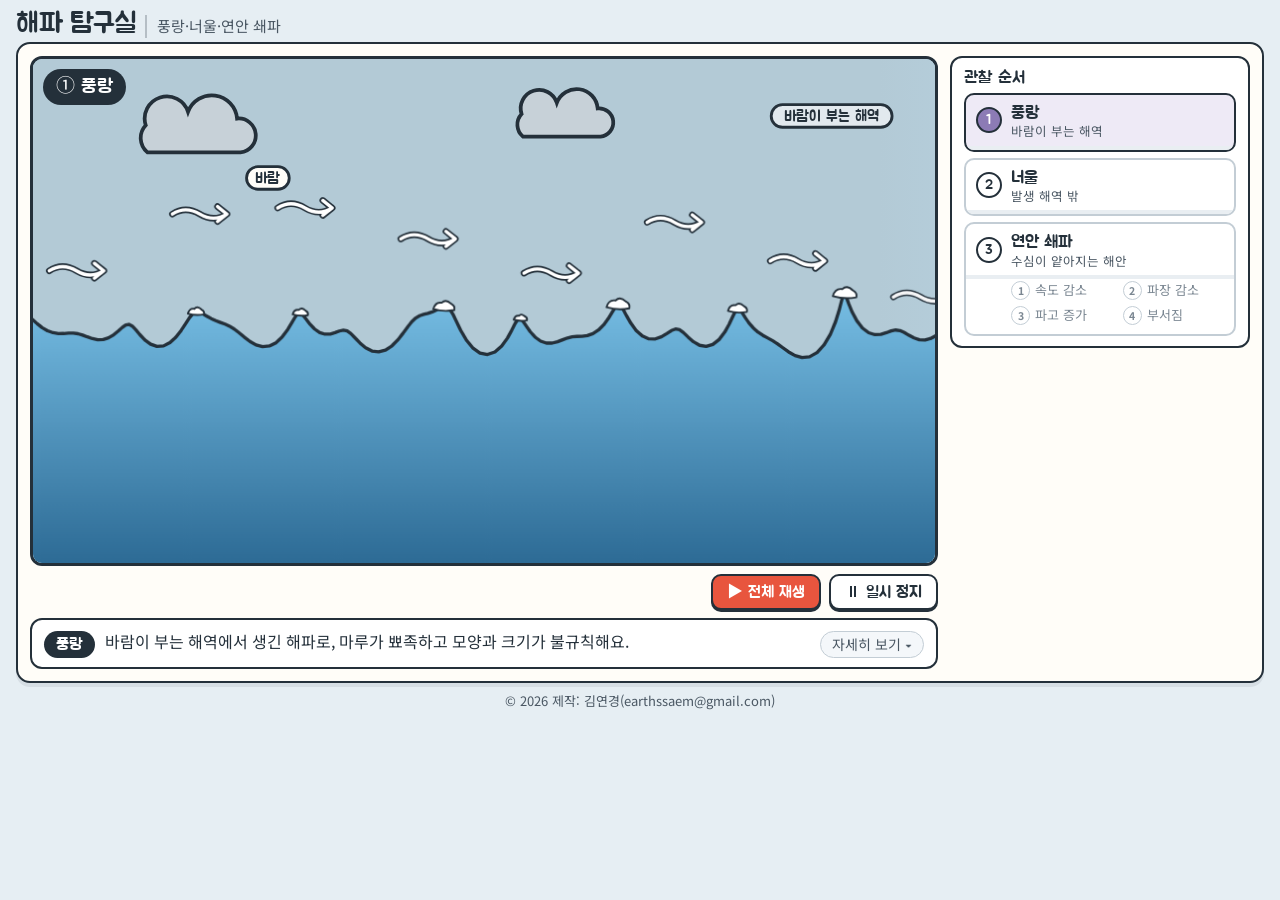
==== commit bfa2ba75: "풍랑·너울·연안 쇄파 탭: 속도 감소의 점·선과 A·B 동그라미 표시 제거 - 파장은 멈춘 화면에서 처음과 지금을 비교하므로, 그 앞 속도 감소 단계에서   같은 시간 간격마다 찍" ====
--- a/standalone/tab3.html
+++ b/standalone/tab3.html
@@ -237,7 +237,6 @@
     checks: ['속도 감소', '파장 감소', '파고 증가', '부서짐'],
     /* 그림 안 이름표 */
     wind: '바람', windZone: '바람이 부는 해역', calmZone: '발생 해역 밖',
-    a: 'A', b: 'B', dots: '점: 같은 시간 간격마다 마루가 있던 자리',
     firstLen: '처음 파장', nowLen: '지금 파장', firstH: '처음', nowH: '지금', hold: '잠깐 멈춤 · 처음과 지금을 비교해 보세요',
     /* 재생 버튼 */
     play: '▶ 전체 재생', replay: '↺ 다시 재생',
@@ -249,9 +248,9 @@
     ],
     /* ③ 관찰 단계별 해설: 속도 감소 → 파장 감소 → 파고 증가 → 부서짐 → 부서진 뒤 */
     cap3: [
-      '<b>속도 감소</b> — 앞의 마루 A가 얕은 곳을 먼저 만나 뒤의 마루 B보다 느리게 나아가요. A·B는 물 입자가 아니라 마루의 위치를 나타내는 표시예요.<small>수심이 파장의 1/2보다 얕아지면 해파가 해저면의 영향을 받아 속도가 감소해요. 수심이 파장의 1/20보다 얕은 천해파에서는 해파의 속도가 v = √(gh)로, 얕을수록 작아요.</small>',
+      '<b>속도 감소</b> — 수심이 얕아지면 해파의 속도가 감소해요. 앞의 마루가 얕은 곳을 먼저 만나 뒤의 마루보다 느리게 나아가요.<small>수심이 파장의 1/2보다 얕아지면 해파가 해저면의 영향을 받아 속도가 감소해요. 수심이 파장의 1/20보다 얕은 천해파에서는 해파의 속도가 v = √(gh)로, 얕을수록 작아요.</small>',
       '<b>파장 감소</b> — 앞의 마루가 먼저 느려지면서, 뒤의 마루와의 간격이 좁아져요. 해파의 주기가 일정하므로 속도가 감소하면 파장이 짧아져요.<small>파장 = 속도 × 주기예요. 같은 자리에 마루가 지나가는 시간 간격(주기)은 해안에 다가와도 변하지 않아요.</small>',
-      '<b>파고 증가</b> — 해안에 가까워질수록 같은 마루 A의 파고(골에서 마루까지)가 높아져요.<small>얕은 곳에서는 해파의 에너지가 전달되는 속도도 느려져서, 같은 에너지가 더 좁은 구간에 모이고 파고가 높아져요. 해안에서 먼 곳에서는 파고가 잠시 조금 낮아지기도 해서, 파고가 높아지는 연안 구간에서 비교해요.</small>',
+      '<b>파고 증가</b> — 해안에 가까워질수록 같은 마루의 파고(골에서 마루까지)가 높아져요.<small>얕은 곳에서는 해파의 에너지가 전달되는 속도도 느려져서, 같은 에너지가 더 좁은 구간에 모이고 파고가 높아져요. 해안에서 먼 곳에서는 파고가 잠시 조금 낮아지기도 해서, 파고가 높아지는 연안 구간에서 비교해요.</small>',
       '<b>부서짐</b> — 앞면이 가팔라진 마루의 끝이 앞으로 뻗어 나가다가 아래로 떨어지며 부서져요.<small>얕은 곳에서는 마루 쪽이 골 쪽보다 수심이 깊어 더 빨리 나아가요. 이 모형에서는 파고가 수심의 약 0.8배에 이르면 부서져요.</small>',
       '<b>연안 쇄파</b> — 부서진 해파는 낮고 넓은 흰 물결이 되어 해안으로 밀려가며 약해져요.<small>이 장면은 대표적인 과정을 단순하게 나타낸 모형이에요. 실제 해파는 해저 지형과 파고·파장에 따라 부서지는 위치와 모습이 달라요. 세로 방향(수심·파고)은 보기 쉽게 과장했어요.</small>',
     ],
@@ -410,25 +409,15 @@
   }
   const ann = E('g'); svgF.appendChild(ann);
   const THIN = { stroke: INK, 'stroke-width': 1.5, fill: 'none', opacity: .55 };                 // 보조선: 가늘고 옅게
-  const DASH = { stroke: GREY, 'stroke-width': 2.5, fill: 'none', 'stroke-dasharray': '5 4' };  // 처음 값
   const SOLID = { stroke: ACC, 'stroke-width': 4, fill: 'none', 'stroke-linecap': 'round', 'stroke-linejoin': 'round' }; // 현재 값
   const txt = (s, o = {}) => E('text', { 'font-family': 'Jua', 'font-size': o.fs || 19, fill: o.fill || INK, 'text-anchor': o.anchor || 'middle', 'paint-order': 'stroke', stroke: '#FFFDF8', 'stroke-width': 2.5, 'stroke-opacity': .8, 'stroke-linejoin': 'round', text: s });
   const place = (el, x, y) => { sa(el, 'x', f1(clamp(x, 14, 946))); sa(el, 'y', f1(clamp(y, 24, 526))); }; // 확대돼도 글자가 화면 밖으로 나가지 않게
-  const mark = (letter, fill, color) => E('g', {}, [E('circle', { r: 11, fill, stroke: INK, 'stroke-width': 2 }), E('text', { 'text-anchor': 'middle', y: 5.5, 'font-family': 'Jua', 'font-size': 15, fill: color, text: letter })]);
-  const mkA = mark(TX.a, ACC, '#fff'), mkB = mark(TX.b, '#fff', INK); // 관찰하는 두 마루 (앞 A · 뒤 B): 물 입자가 아니라 마루의 위치
-  // 속도: 같은 시간 간격(DT)마다 마루가 있던 자리를 점으로 NT 개만 남김 (오래될수록 옅게) → 점 사이 거리 = 같은 시간 동안 나아간 거리
-  const DT = 1, NT = 3, MKX = -15, MKY = -26;  // MKX·MKY: 마루 꼭대기에서 A·B 표시까지 (왼쪽 위, 보조선·마루를 가리지 않게)
-  const gDot = E('g'), dotTr = [E('polyline', { ...THIN, stroke: ACC, opacity: .8 }), E('polyline', { ...THIN, opacity: .8 })];
-  const dots = [0, 1].map(j => Array.from({ length: NT }, () => E('circle', { r: 4.5, fill: j ? '#fff' : ACC, stroke: INK, 'stroke-width': 1.5 })));
-  const dotNote = txt(TX.dots, { fs: 14, anchor: 'start' });
-  gDot.append(...dotTr, ...dots[0], ...dots[1], dotNote);
   /* 처음·지금 비교: 움직이는 동안에는 측정선을 그리지 않고, 잠깐 멈춘 화면에서 '처음'(관찰 시작 때, 회색)과 '지금'(빨강)을 나란히 보여 줌.
      처음 값은 관찰 시작 시각의 수면 식으로 다시 계산 (어느 장면에서 시작해도 같음) */
   const FIRST = { stroke: GREY, 'stroke-width': 3, fill: 'none', 'stroke-linecap': 'round', 'stroke-linejoin': 'round' };
-  const ghost = letter => E('g', {}, [E('circle', { r: 11, fill: '#FFFDF8', stroke: GREY, 'stroke-width': 2, 'stroke-dasharray': '3 2.5' }), E('text', { 'text-anchor': 'middle', y: 5.5, 'font-family': 'Jua', 'font-size': 15, fill: GREY, text: letter })]);
   // 파장: 처음(관찰 시작 때 A·B 마루 꼭대기 자리, 회색 점) · 지금(빨강) 을 같은 높이의 양방향 화살표로, 이름은 화살표 중앙 위
-  const gLen0 = E('g'), len0Guide = E('path', { ...THIN, stroke: GREY, opacity: .9 }), len0Dot = E('path', { fill: GREY }), len0 = E('path', FIRST), len0T = txt(TX.firstLen, { fill: GREY, fs: 17 }), gA0 = ghost(TX.a), gB0 = ghost(TX.b);
-  gLen0.append(len0Guide, len0Dot, len0, len0T, gB0, gA0);
+  const gLen0 = E('g'), len0Guide = E('path', { ...THIN, stroke: GREY, opacity: .9 }), len0Dot = E('path', { fill: GREY }), len0 = E('path', FIRST), len0T = txt(TX.firstLen, { fill: GREY, fs: 17 });
+  gLen0.append(len0Guide, len0Dot, len0, len0T);
   const gLen = E('g'), lenGuide = E('path', THIN), lenNow = E('path', SOLID), lenLabel = txt(TX.nowLen, { fill: ACC, fs: 17 });
   gLen.append(lenGuide, lenNow, lenLabel);
   // 파고: 지금 A(빨강 화살표: 마루 ~ A·B 사이 골)에 처음 A 의 마루 모양(회색 점선)을 같은 골 높이로 겹치고, 그 옆에 처음 파고(회색 화살표)
@@ -436,7 +425,7 @@
   const htFirstT = txt(TX.firstH, { fill: GREY, fs: 17 }), htLabel = txt(TX.nowH, { fill: ACC, fs: 17 });
   gHt.append(htGhost, htBase, htFirst, htNow, htFirstT, htLabel);
   const holdNote = txt(TX.hold, { fs: 16, fill: INK });                  // 잠깐 멈춤 안내 (화면 위 가운데, 고정)
-  ann.append(gDot, gLen0, gLen, gHt, mkB, mkA, holdNote);
+  ann.append(gLen0, gLen, gHt, holdNote);
   const dArrowV = (x, y1, y2) => `M${f1(x)} ${f1(y1)}L${f1(x)} ${f1(y2)}M${f1(x - 6)} ${f1(y1 + 8)}L${f1(x)} ${f1(y1)}L${f1(x + 6)} ${f1(y1 + 8)}M${f1(x - 6)} ${f1(y2 - 8)}L${f1(x)} ${f1(y2)}L${f1(x + 6)} ${f1(y2 - 8)}`;
   const f1 = v => v.toFixed(1);
   const sa = (el, k, v) => { if (el.getAttribute(k) !== v) el.setAttribute(k, v); }; // 값이 바뀔 때만 씀 (멈춤 중 같은 값을 다시 써서 레이아웃을 다시 계산하지 않게)
@@ -670,7 +659,7 @@
   /* ---- ③ 관찰 표시 (화면 좌표): 물리량은 계산대로 함께 변하고, 강조만 속도·이동 거리 → 마루 사이 간격 → 파고 → 부서짐 순서 ---- */
   const show = (g, on) => { const v = on ? '' : 'none'; if (g.style.display !== v) g.style.display = v; };
   const fade = (g, o) => { show(g, o > .01); if (o > .01) sa(g, 'opacity', o.toFixed(2)); };
-  /* 시각 tt 의 마루 n 꼭대기 (화면 좌표, 수면과 같은 식) — 지나간 시각의 점을 찍을 때 */
+  /* 시각 tt 의 마루 n 꼭대기 (화면 좌표, 수면과 같은 식) — 관찰 시작 때 마루 자리를 다시 구할 때 */
   const crestScr = (n, tt) => { const x = xOf(n, tt); return [toX(x - camX + at(LEAN, x) * 1.415 / at(KK, x)), toY(Y0 - crestEta(x))]; };
   function annotate() {
     let ph = -1, cA = null, cB = null;
@@ -682,28 +671,6 @@
     const on = !!cA && state !== 'end' && !svg.dataset.bare;
     ann.style.display = svg.dataset.bare ? 'none' : '';
     const ax = on ? toX(cA.x) : 0, ay = on ? toY(cA.y) : 0, bx = cB ? toX(cB.x) : 0, by = cB ? toY(cB.y) : 0;
-    // 마루 표시: 마루 꼭대기의 왼쪽 위(MKX·MKY)에 두어 마루와 측정선을 가리지 않음. A 는 부서져 해안에 닿을 때까지, B 는 파장을 볼 때까지
-    const mk = (el, x, y) => sa(el, 'transform', `translate(${f1(clamp(x + MKX, 14, 946))},${f1(Math.max(y + MKY, 64))})`);
-    show(mkA, on); if (on) mk(mkA, ax, ay);
-    const out = (te, tt) => 1 - sm(te - .45, te, tt); // 강조가 바뀌기 직전에 앞 표시가 사라짐
-    const oB = on && cB ? out(track.t2 + .5, t) : 0; fade(mkB, oB);   // B 는 파장 비교 멈춤이 끝난 뒤 사라짐
-    if (oB > .01) mk(mkB, bx, by);
-    // 속도: 같은 시간 간격의 점 (A·B 각각 최근 NT 개, 오래될수록 옅게)
-    const oD = on ? out(track.t1, t) : 0; fade(gDot, oD);
-    if (oD > .01) {
-      const k1 = Math.floor((t - track.tin) / DT);
-      [track.nA, track.nB].forEach((n, j) => {
-        const pts = [];
-        dots[j].forEach((el, q) => {
-          const k = k1 - q; if (k < 0) { show(el, false); return; }
-          const tk = track.tin + k * DT, [x, y] = crestScr(n, tk);
-          show(el, true); attr(el, { cx: f1(x + MKX), cy: f1(y + MKY), opacity: (1 - .75 * (t - tk) / (NT * DT)).toFixed(2) }); // 표시(A·B)가 있던 자리 그대로
-          pts.push(f1(x + MKX) + ',' + f1(y + MKY));
-        });
-        sa(dotTr[j], 'points', pts.join(' '));
-      });
-      place(dotNote, 16, 72);
-    }
     // 잠깐 멈춤 비교의 보이는 정도: 멈추는 동안 나타나고, 다시 움직이면 사라짐 (그 멈춤을 거친 경우만)
     const cmpO = k => !on ? 0 : hk === k ? clamp(holdT / .4, 0, 1) : track.seen[k] && t >= track.stops[k] ? 1 - sm(track.stops[k], track.stops[k] + .5, t) : 0;
     fade(holdNote, hk >= 0 && on ? clamp(holdT / .3, 0, 1) : 0); place(holdNote, 480, 36);
@@ -715,7 +682,6 @@
       sa(len0Guide, 'd', `M${f1(xa0)} ${f1(ya0)}L${f1(xa0)} ${f1(yr - 8)}M${f1(xb0)} ${f1(yb0)}L${f1(xb0)} ${f1(yr - 8)}`);
       sa(len0Dot, 'd', [[xa0, ya0], [xb0, yb0]].map(([x, y]) => `M${f1(x - 4)} ${f1(y)}a4 4 0 1 0 8 0a4 4 0 1 0 -8 0`).join(''));
       sa(len0, 'd', arrowD(xb0, yr, xa0, yr, 8)); place(len0T, (xa0 + xb0) / 2, yr - 9);
-      mk(gA0, xa0, ya0); mk(gB0, xb0, yb0);
       sa(lenGuide, 'd', `M${f1(ax)} ${f1(ay - 3)}L${f1(ax)} ${f1(yr - 8)}M${f1(bx)} ${f1(by - 3)}L${f1(bx)} ${f1(yr - 8)}`);
       sa(lenNow, 'd', arrowD(bx, yr, ax, yr, 8)); place(lenLabel, (ax + bx) / 2, yr - 9);
     }
